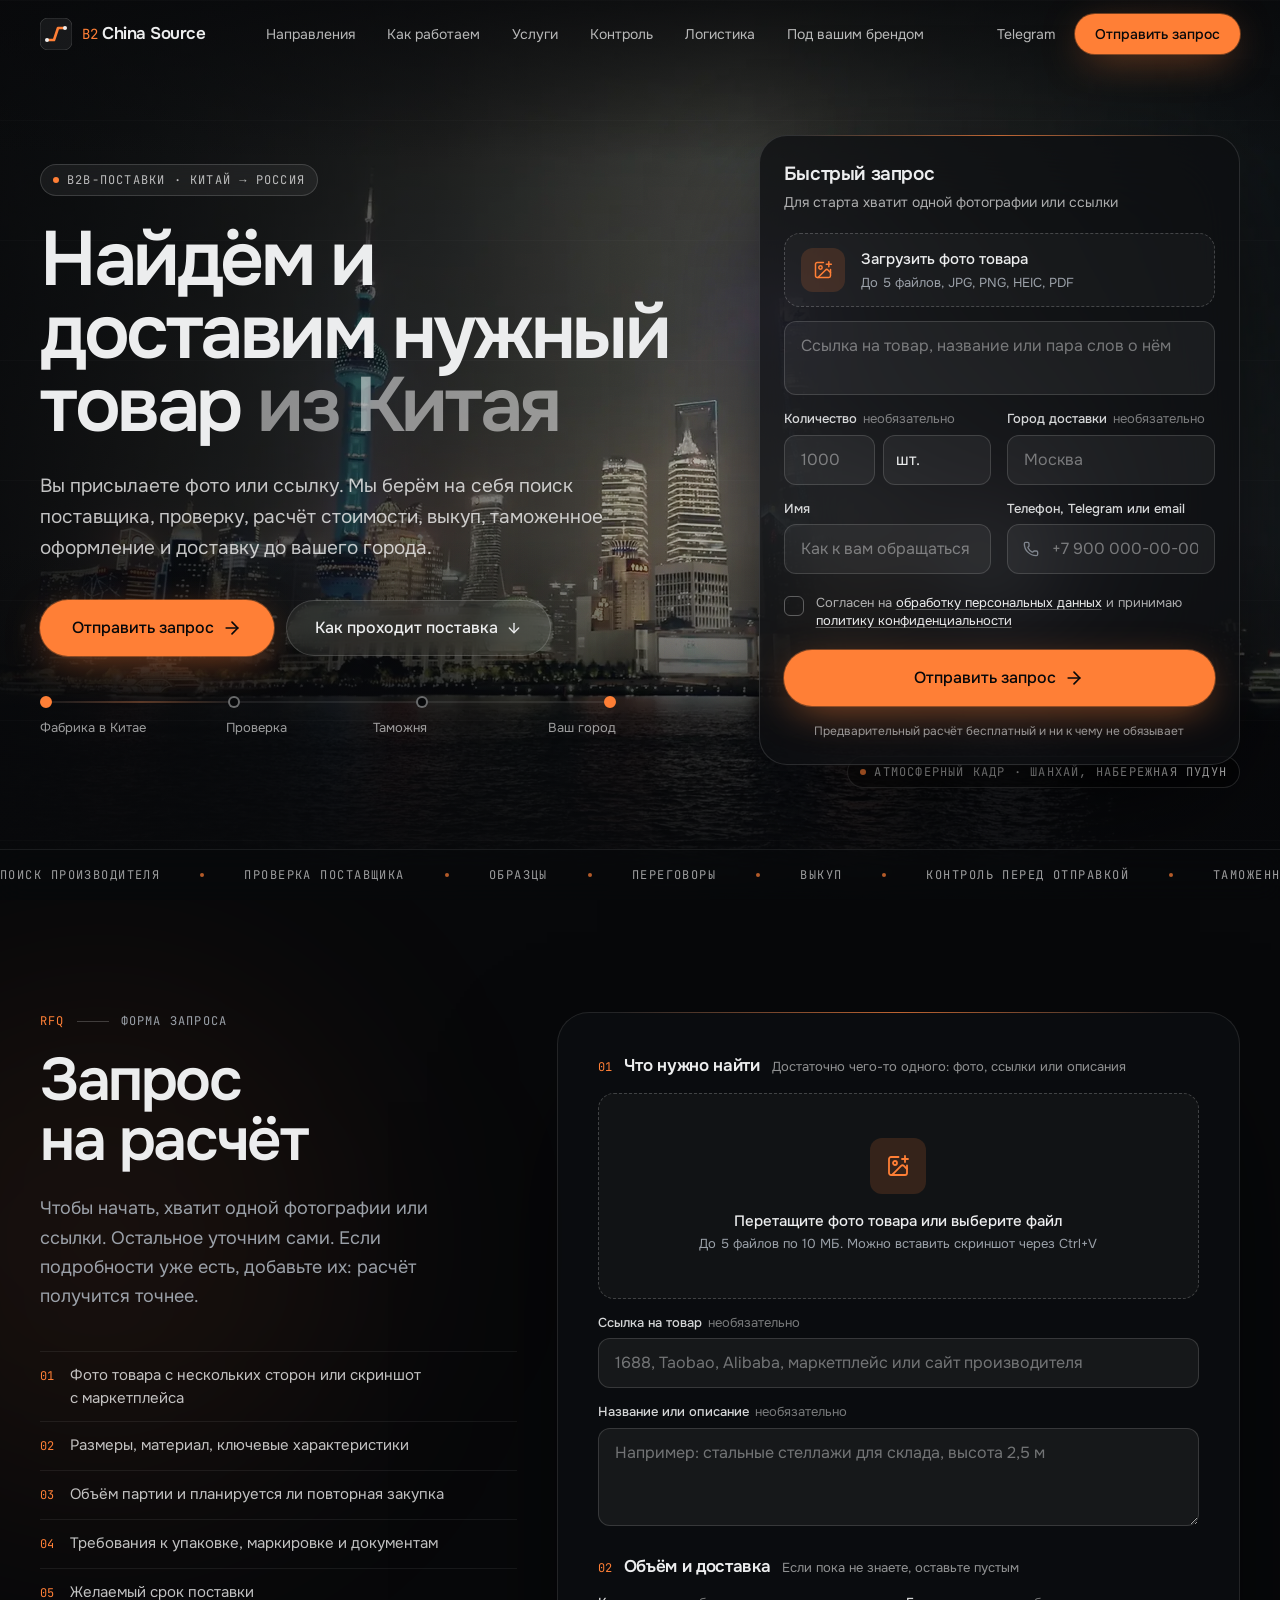
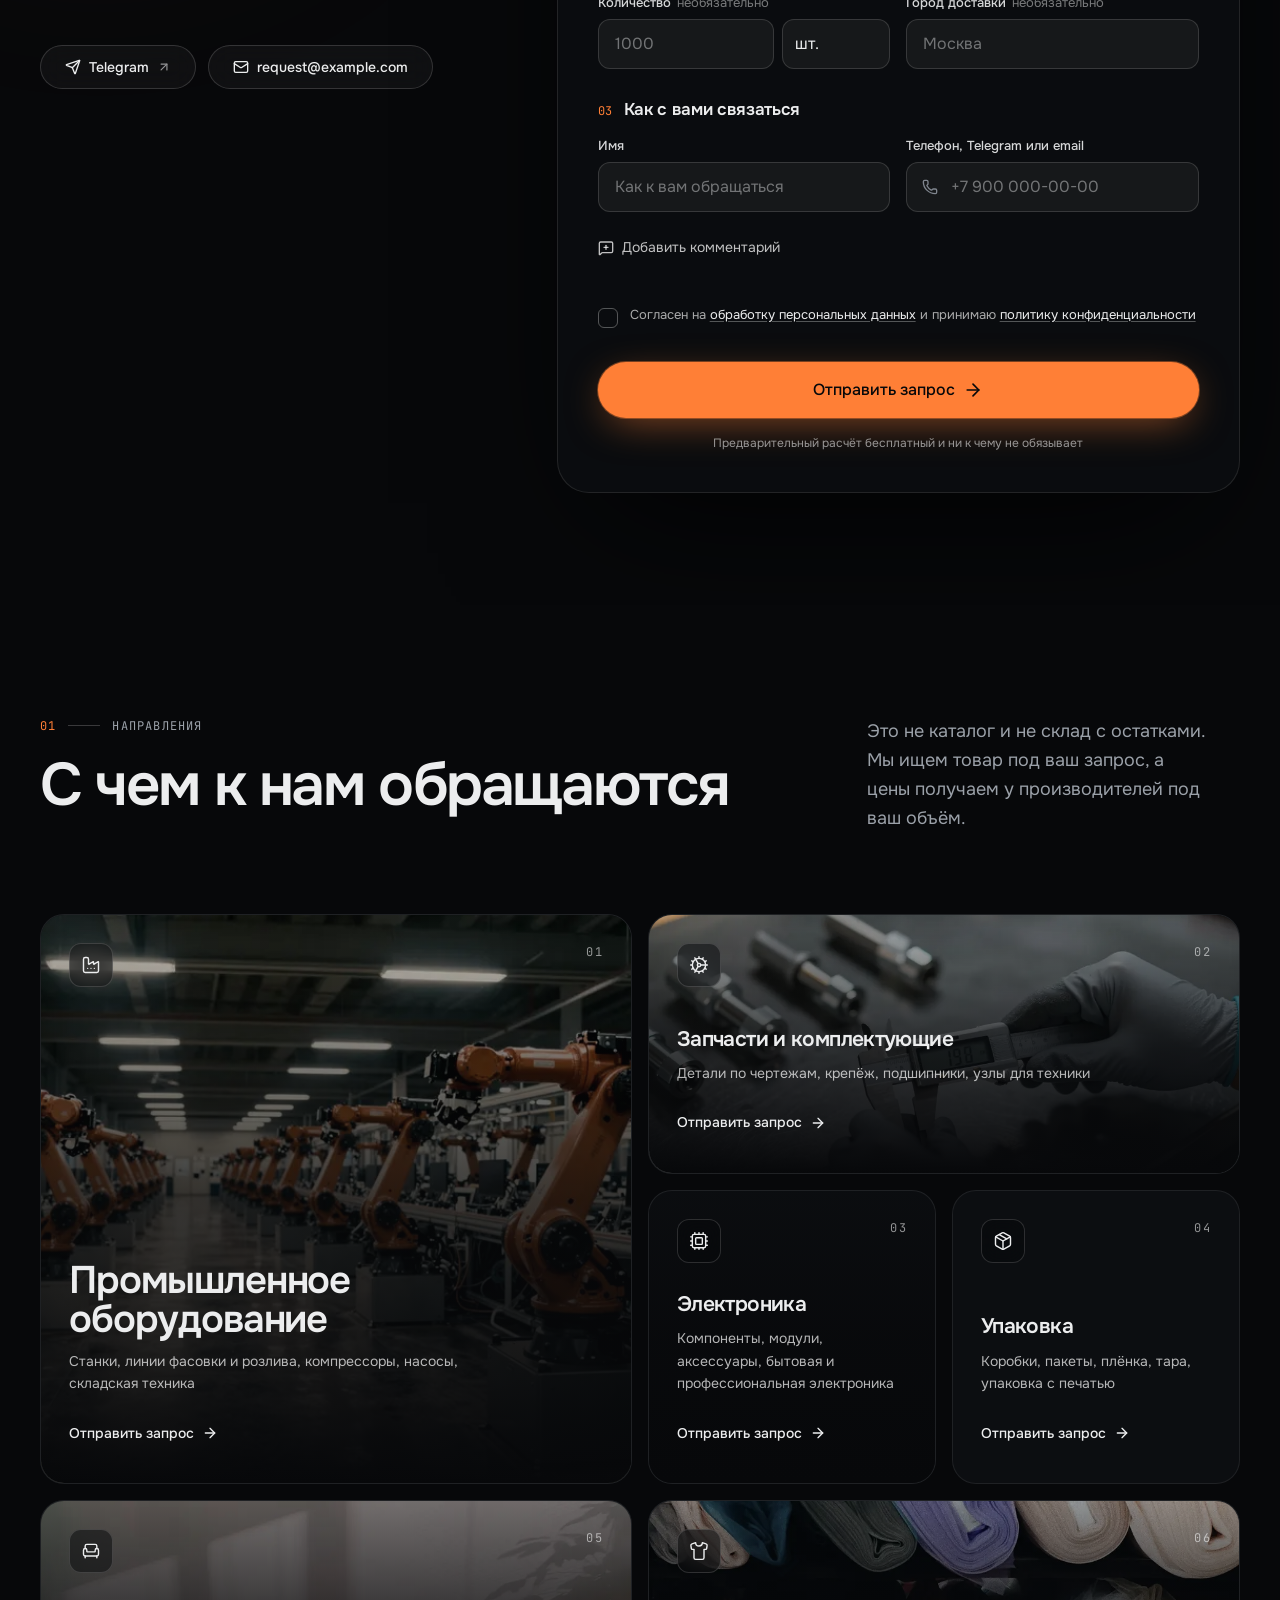
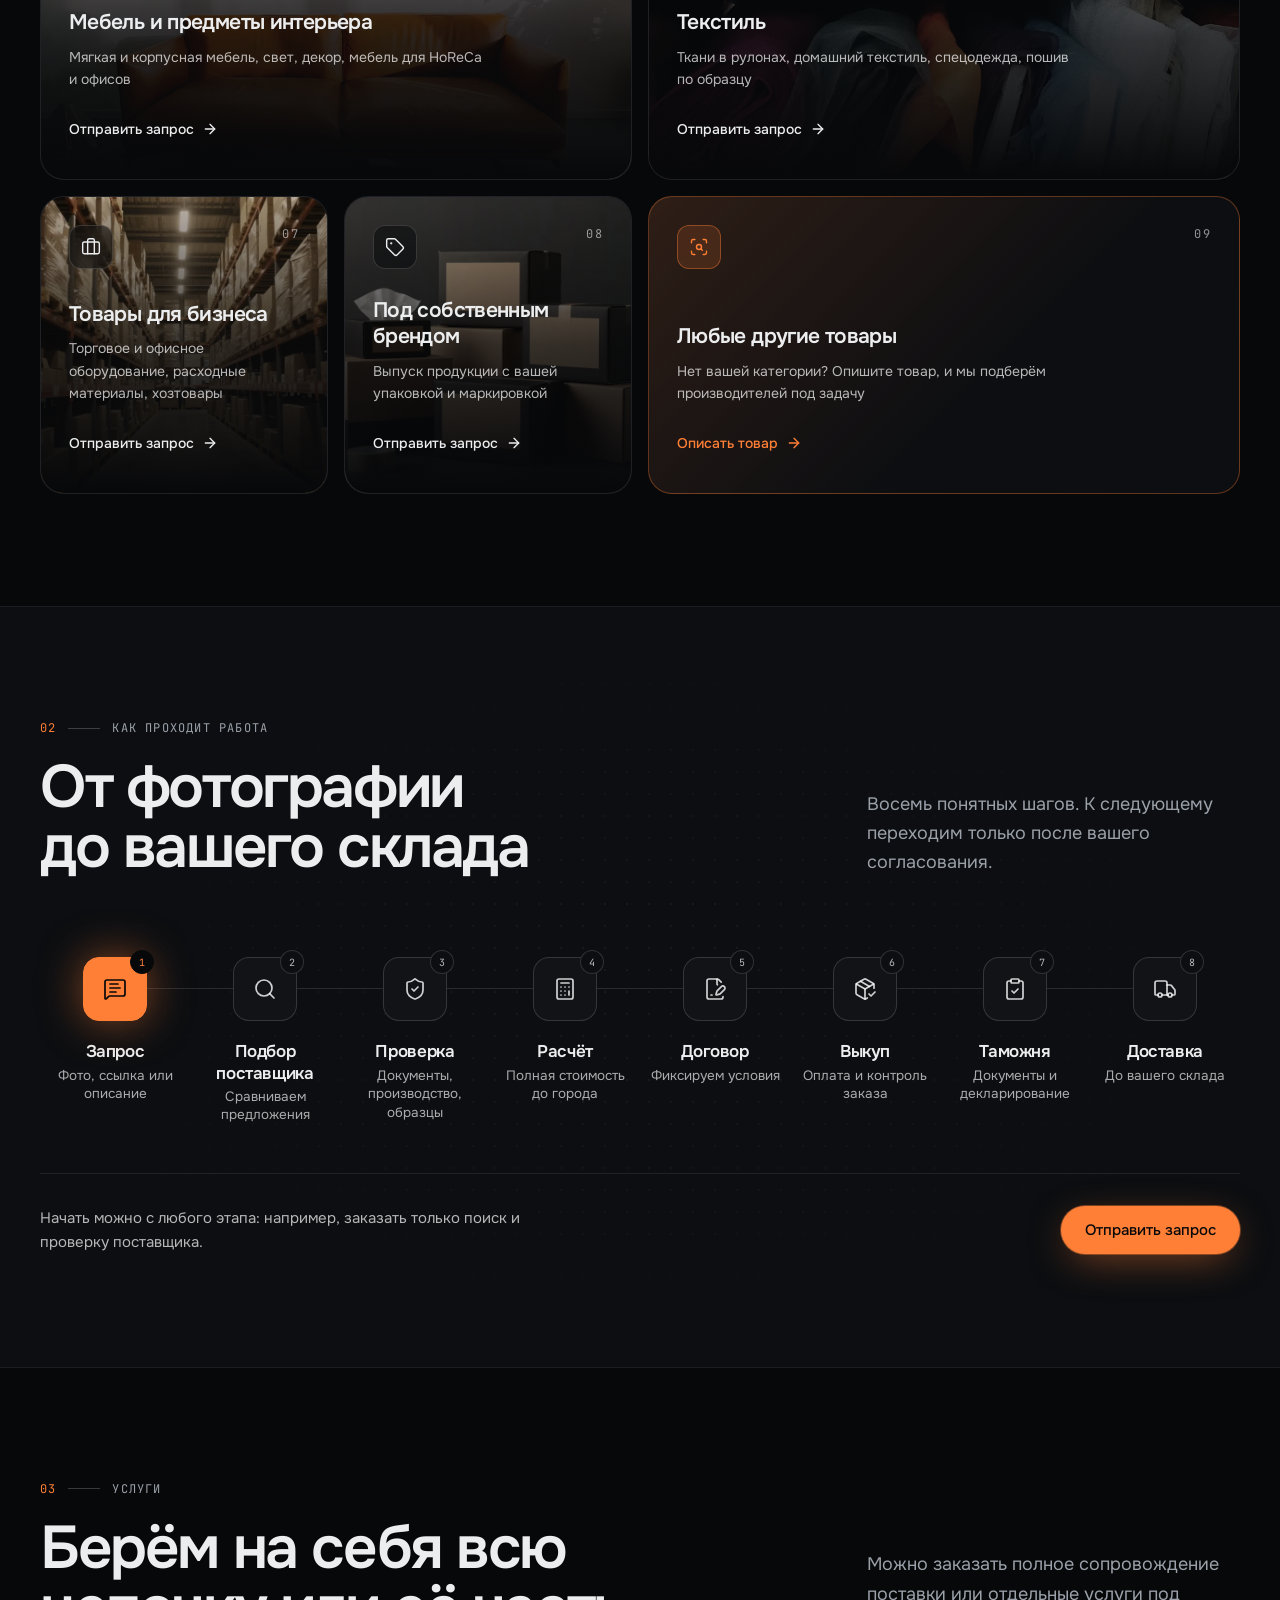
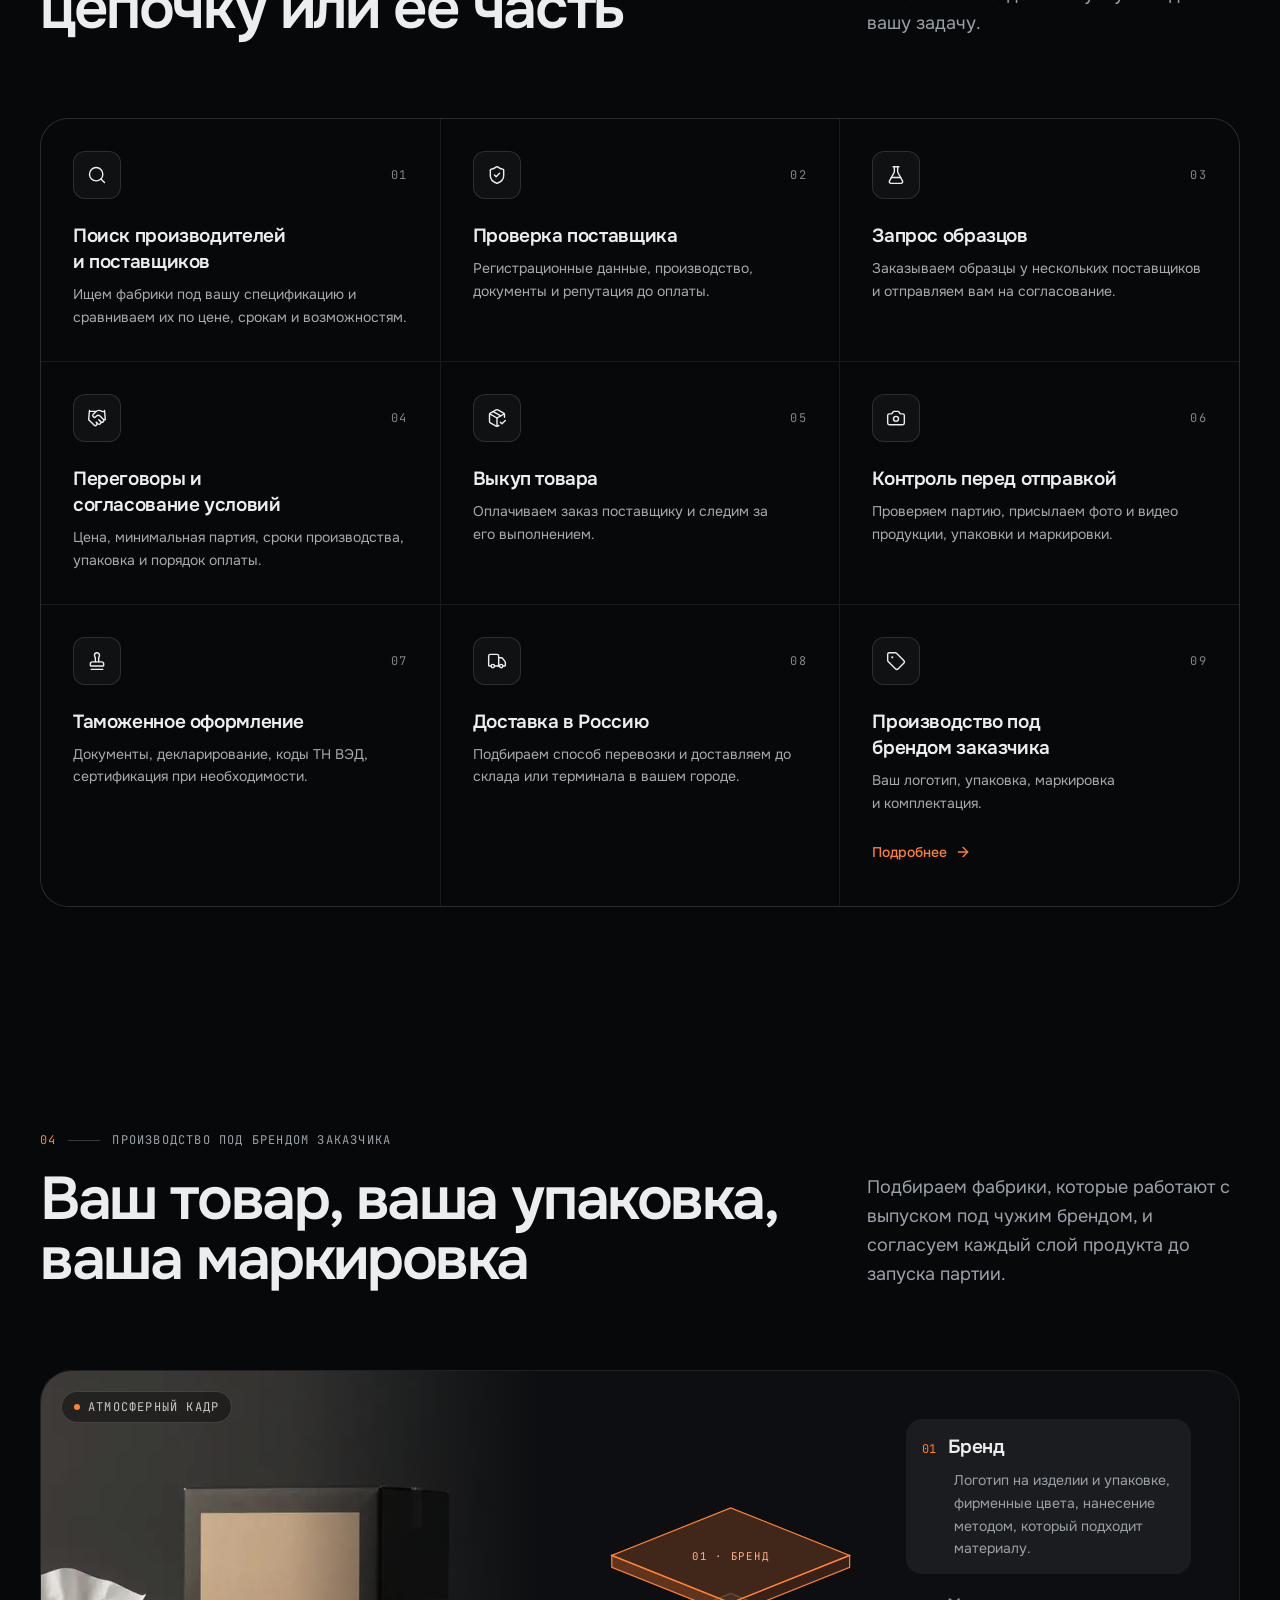
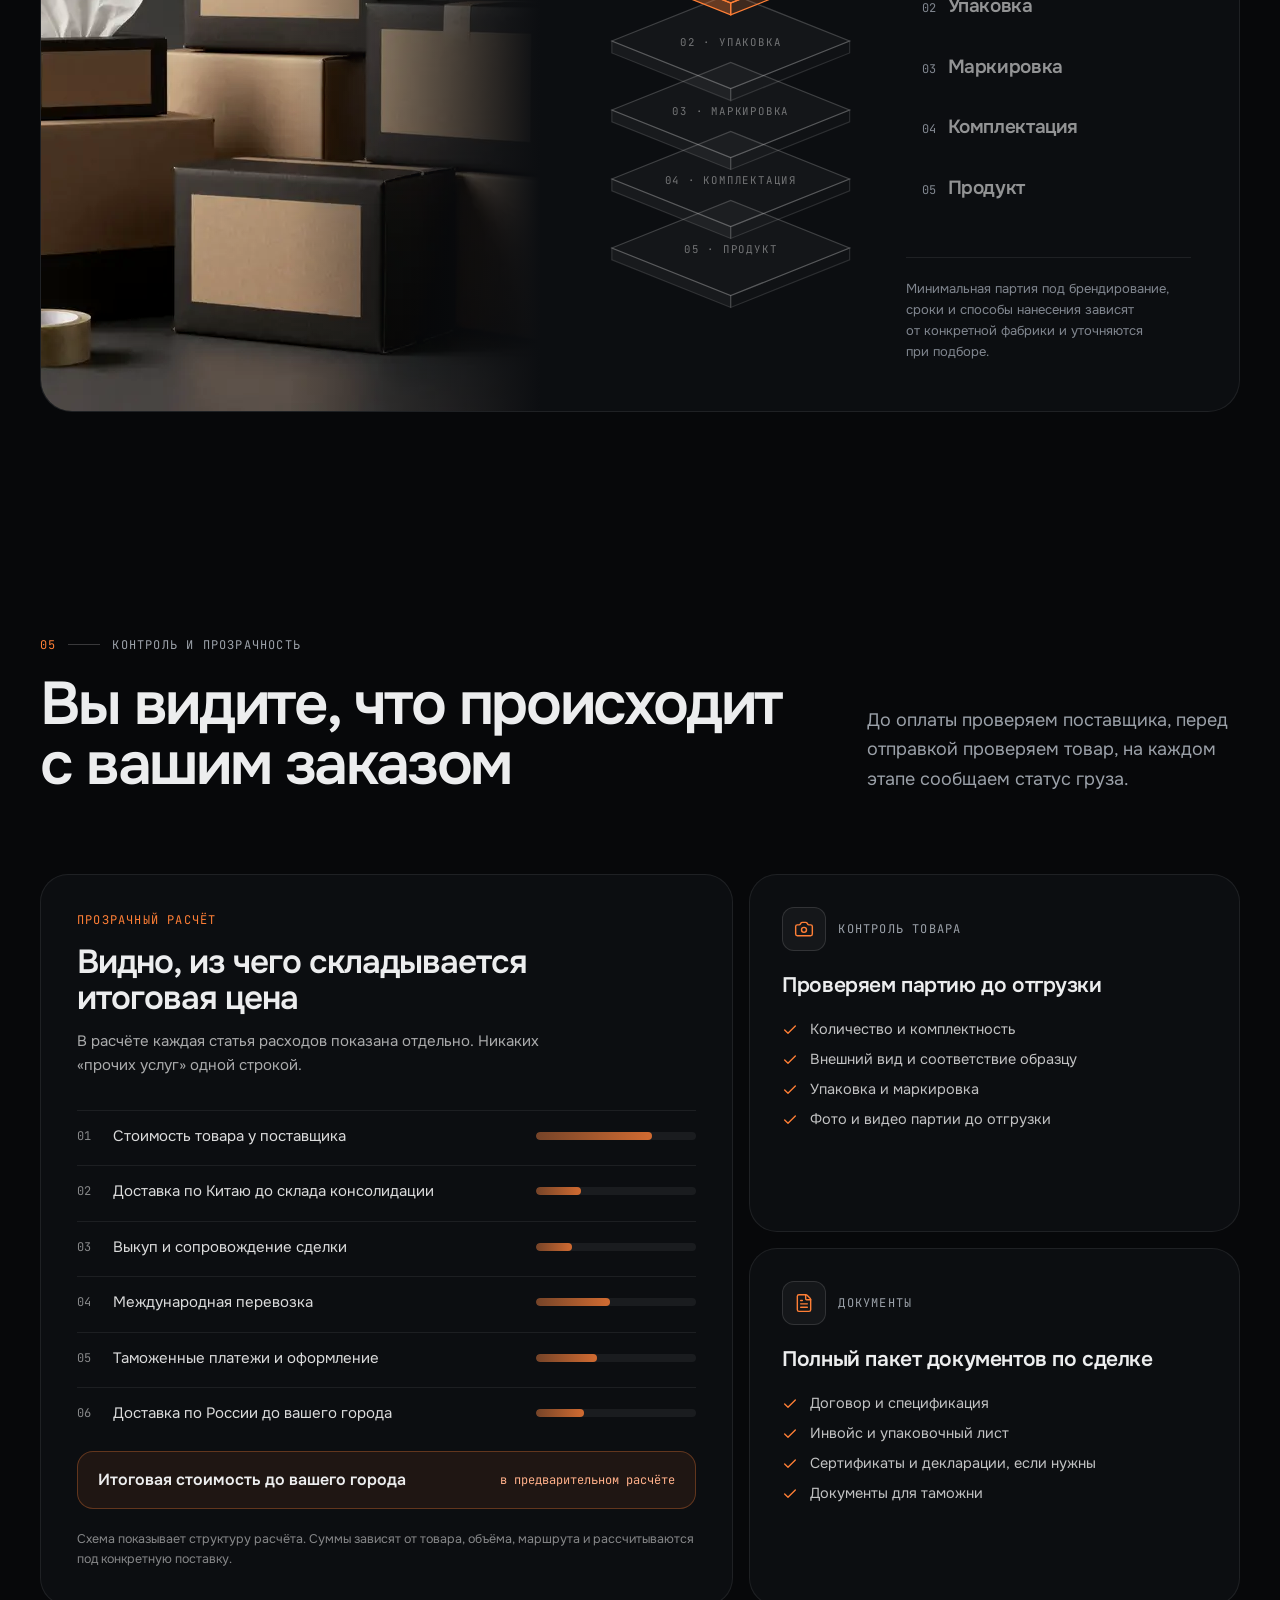
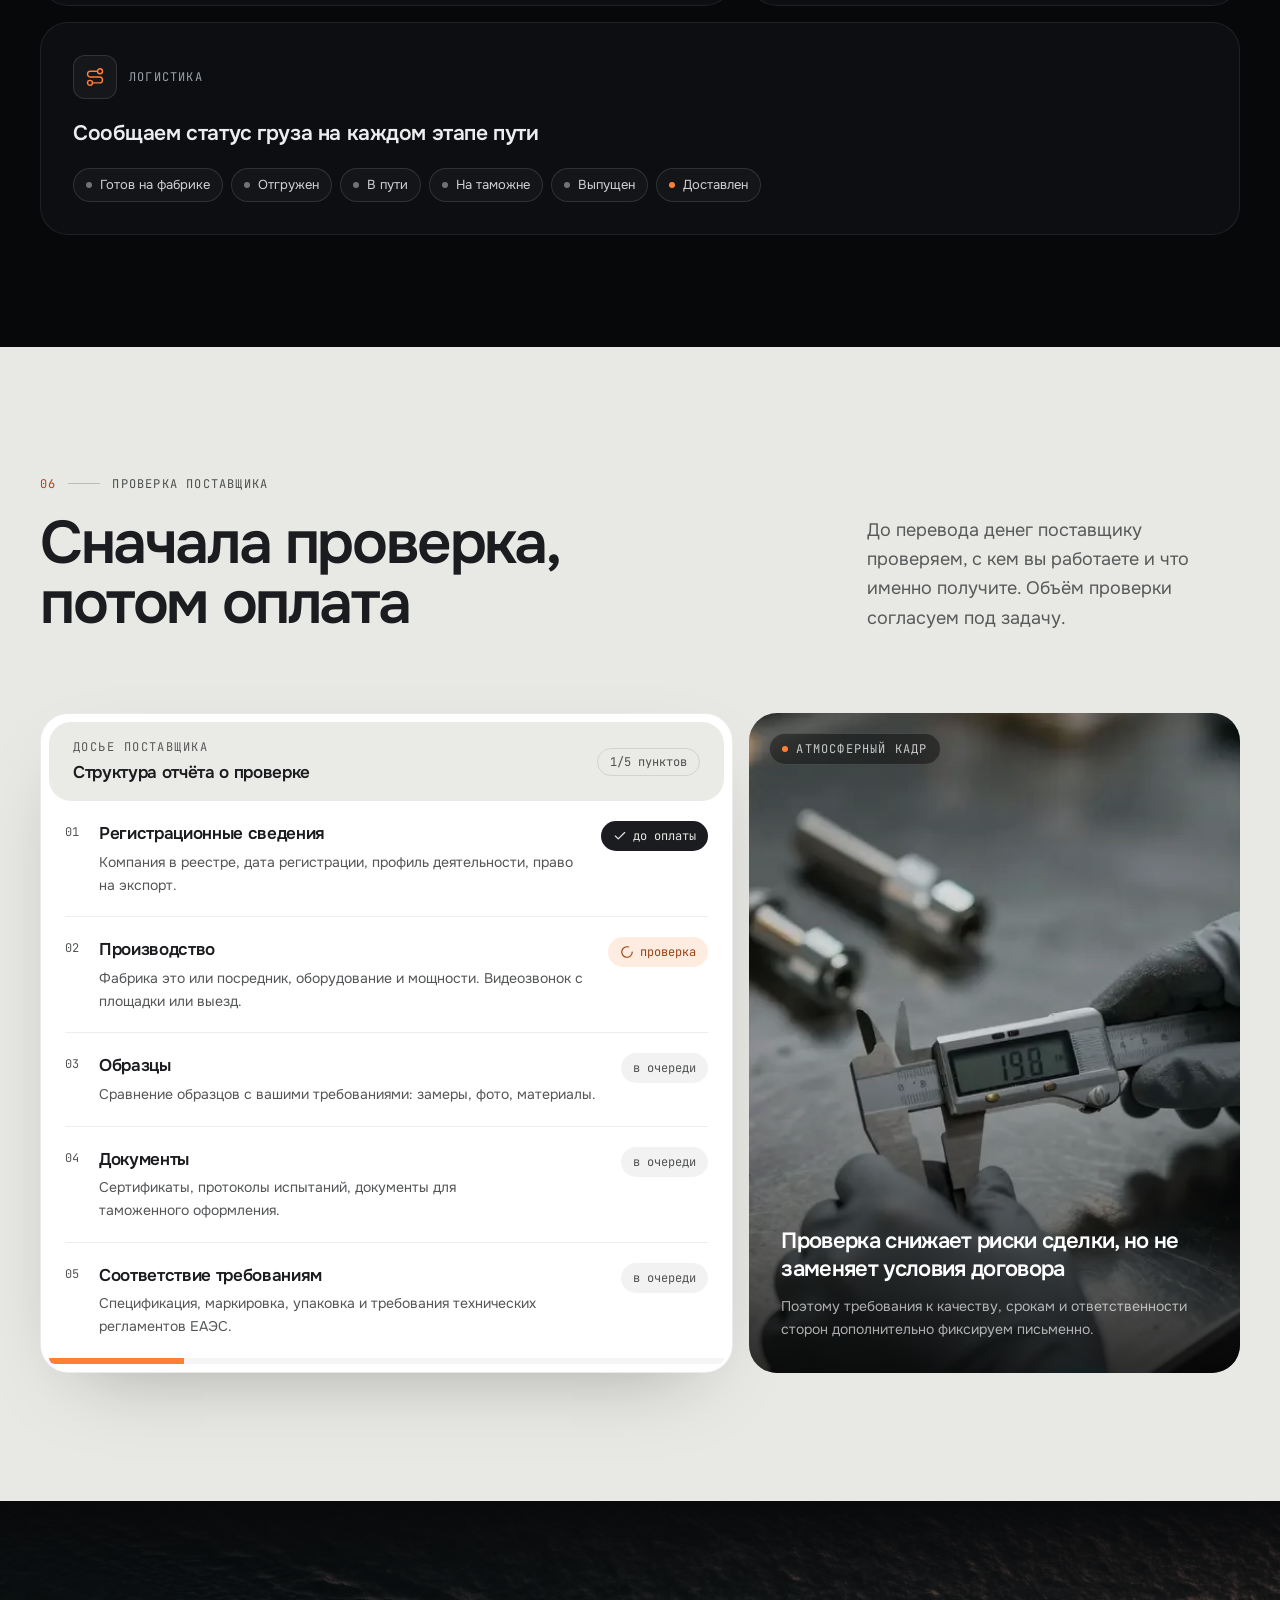
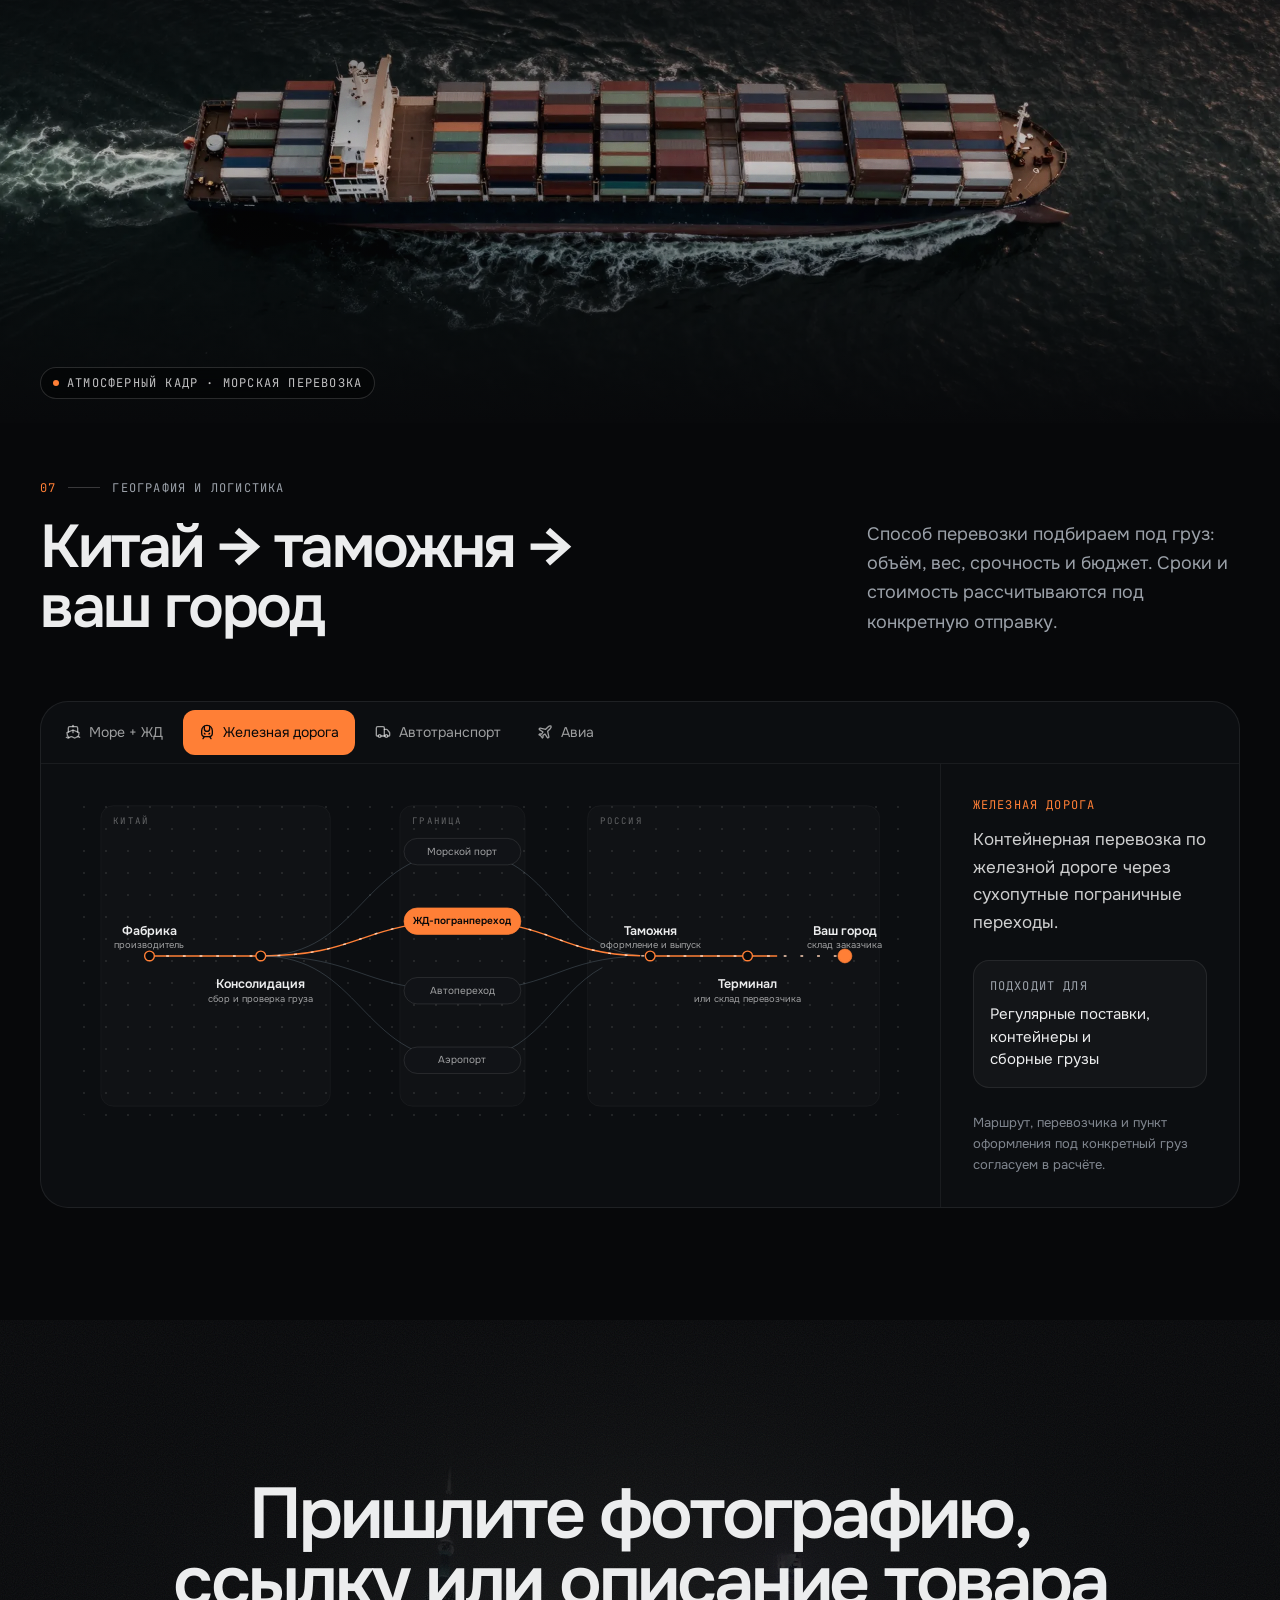
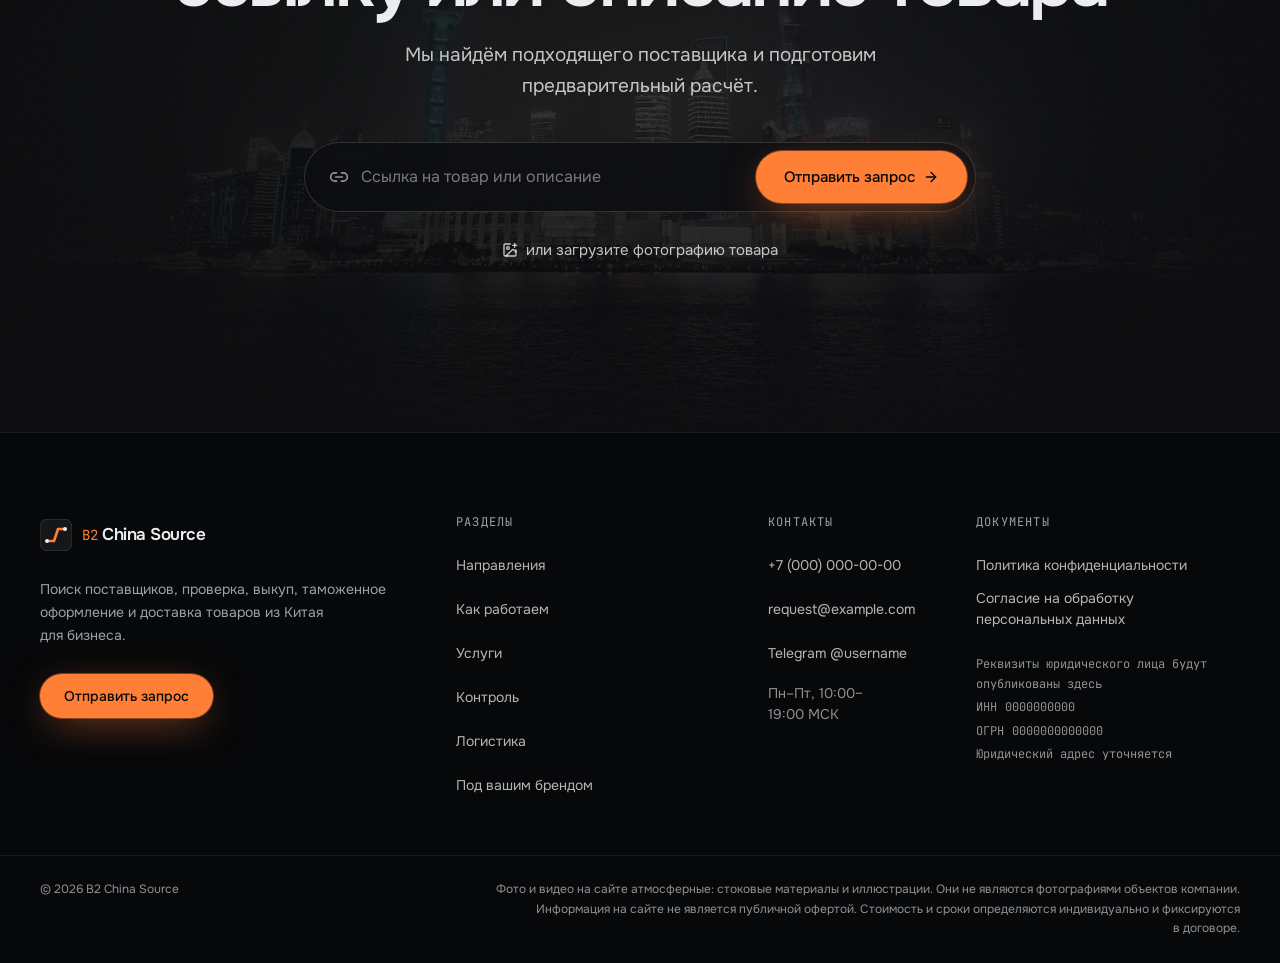
==== index.html @ 24091be8 "Add files via upload" ====
<!doctype html>
<html lang="ru">
  <head>
    <meta charset="UTF-8" />
    <meta name="viewport" content="width=device-width, initial-scale=1.0, viewport-fit=cover" />
    <title>B2 China Source: поиск, проверка и доставка товаров из Китая для бизнеса</title>
    <meta name="description" content="Найдём и доставим нужный товар из Китая. Пришлите фото, ссылку или описание: подберём и проверим поставщика, рассчитаем стоимость с выкупом, таможней и доставкой до вашего города." />
    <link rel="canonical" href="https://b2china.ru/" />
    <meta name="theme-color" content="#07080A" />
    <link rel="icon" type="image/svg+xml" href="/favicon.svg" />
    <link rel="manifest" href="/site.webmanifest" />

    <meta property="og:type" content="website" />
    <meta property="og:locale" content="ru_RU" />
    <meta property="og:url" content="https://b2china.ru/" />
    <meta property="og:site_name" content="B2 China Source" />
    <meta property="og:title" content="Найдём и доставим нужный товар из Китая" />
    <meta property="og:description" content="Поиск и проверка поставщика, выкуп, таможенное оформление и доставка до вашего города. Пришлите фото или ссылку для предварительного расчёта." />
    <meta property="og:image" content="https://b2china.ru/og-image.jpg" />
    <meta property="og:image:width" content="1200" />
    <meta property="og:image:height" content="630" />
    <meta name="twitter:card" content="summary_large_image" />

    <link rel="preload" as="image" href="/media/shanghai-1920.webp" imagesrcset="/media/shanghai-960.webp 960w, /media/shanghai-1920.webp 1920w" imagesizes="100vw" fetchpriority="high" />

    <script type="application/ld+json">
      {
        "@context": "https://schema.org",
        "@type": "Service",
        "name": "Поиск и поставка товаров из Китая",
        "provider": { "@type": "Organization", "name": "B2 China Source", "url": "https://b2china.ru/" },
        "serviceType": "Поиск поставщиков, проверка, выкуп, таможенное оформление и доставка товаров из Китая",
        "areaServed": "RU",
        "availableLanguage": "ru"
      }
    </script>
    <script type="module" crossorigin src="/assets/main-Chl_ISQE.js"></script>
    <link rel="stylesheet" crossorigin href="/assets/main-C92BoehM.css">
  </head>
  <body>
    <div id="root"></div>
    <noscript>Для отправки заявки включите JavaScript или напишите нам на почту, указанную в контактах.</noscript>
  </body>
</html>
---- assets/main-C92BoehM.css ----
@font-face{font-family:Onest Variable;font-style:normal;font-display:swap;font-weight:100 900;src:url(/assets/onest-cyrillic-ext-wght-normal-DOFToQv1.woff2)format("woff2-variations");unicode-range:U+460-52F,U+1C80-1C8A,U+20B4,U+2DE0-2DFF,U+A640-A69F,U+FE2E-FE2F}@font-face{font-family:Onest Variable;font-style:normal;font-display:swap;font-weight:100 900;src:url(/assets/onest-cyrillic-wght-normal-DayYxulF.woff2)format("woff2-variations");unicode-range:U+301,U+400-45F,U+490-491,U+4B0-4B1,U+2116}@font-face{font-family:Onest Variable;font-style:normal;font-display:swap;font-weight:100 900;src:url(/assets/onest-math-wght-normal-Bl4ZGkZl.woff2)format("woff2-variations");unicode-range:U+302-303,U+305,U+307-308,U+310,U+312,U+315,U+31A,U+326-327,U+32C,U+32F-330,U+332-333,U+338,U+33A,U+346,U+34D,U+391-3A1,U+3A3-3A9,U+3B1-3C9,U+3D1,U+3D5-3D6,U+3F0-3F1,U+3F4-3F5,U+2016-2017,U+2034-2038,U+203C,U+2040,U+2043,U+2047,U+2050,U+2057,U+205F,U+2070-2071,U+2074-208E,U+2090-209C,U+20D0-20DC,U+20E1,U+20E5-20EF,U+2100-2112,U+2114-2115,U+2117-2121,U+2123-214F,U+2190,U+2192,U+2194-21AE,U+21B0-21E5,U+21F1-21F2,U+21F4-2211,U+2213-2214,U+2216-22FF,U+2308-230B,U+2310,U+2319,U+231C-2321,U+2336-237A,U+237C,U+2395,U+239B-23B7,U+23D0,U+23DC-23E1,U+2474-2475,U+25AF,U+25B3,U+25B7,U+25BD,U+25C1,U+25CA,U+25CC,U+25FB,U+266D-266F,U+27C0-27FF,U+2900-2AFF,U+2B0E-2B11,U+2B30-2B4C,U+2BFE,U+3030,U+FF5B,U+FF5D,U+1D400-1D7FF,U+1EE??}@font-face{font-family:Onest Variable;font-style:normal;font-display:swap;font-weight:100 900;src:url(/assets/onest-symbols-wght-normal-DxQzqQfC.woff2)format("woff2-variations");unicode-range:U+1-C,U+E-1F,U+7F-9F,U+20DD-20E0,U+20E2-20E4,U+2150-218F,U+2190,U+2192,U+2194-2199,U+21AF,U+21E6-21F0,U+21F3,U+2218-2219,U+2299,U+22C4-22C6,U+2300-243F,U+2440-244A,U+2460-24FF,U+25A0-27BF,U+28??,U+2921-2922,U+2981,U+29BF,U+29EB,U+2B??,U+4DC0-4DFF,U+FFF9-FFFB,U+10140-1018E,U+10190-1019C,U+101A0,U+101D0-101FD,U+102E0-102FB,U+10E60-10E7E,U+1D2C0-1D2D3,U+1D2E0-1D37F,U+1F0??,U+1F100-1F1AD,U+1F1E6-1F1FF,U+1F30D-1F30F,U+1F315,U+1F31C,U+1F31E,U+1F320-1F32C,U+1F336,U+1F378,U+1F37D,U+1F382,U+1F393-1F39F,U+1F3A7-1F3A8,U+1F3AC-1F3AF,U+1F3C2,U+1F3C4-1F3C6,U+1F3CA-1F3CE,U+1F3D4-1F3E0,U+1F3ED,U+1F3F1-1F3F3,U+1F3F5-1F3F7,U+1F408,U+1F415,U+1F41F,U+1F426,U+1F43F,U+1F441-1F442,U+1F444,U+1F446-1F449,U+1F44C-1F44E,U+1F453,U+1F46A,U+1F47D,U+1F4A3,U+1F4B0,U+1F4B3,U+1F4B9,U+1F4BB,U+1F4BF,U+1F4C8-1F4CB,U+1F4D6,U+1F4DA,U+1F4DF,U+1F4E3-1F4E6,U+1F4EA-1F4ED,U+1F4F7,U+1F4F9-1F4FB,U+1F4FD-1F4FE,U+1F503,U+1F507-1F50B,U+1F50D,U+1F512-1F513,U+1F53E-1F54A,U+1F54F-1F5FA,U+1F610,U+1F650-1F67F,U+1F687,U+1F68D,U+1F691,U+1F694,U+1F698,U+1F6AD,U+1F6B2,U+1F6B9-1F6BA,U+1F6BC,U+1F6C6-1F6CF,U+1F6D3-1F6D7,U+1F6E0-1F6EA,U+1F6F0-1F6F3,U+1F6F7-1F6FC,U+1F7??,U+1F800-1F80B,U+1F810-1F847,U+1F850-1F859,U+1F860-1F887,U+1F890-1F8AD,U+1F8B0-1F8BB,U+1F8C0-1F8C1,U+1F900-1F90B,U+1F93B,U+1F946,U+1F984,U+1F996,U+1F9E9,U+1FA00-1FA6F,U+1FA70-1FA7C,U+1FA80-1FA89,U+1FA8F-1FAC6,U+1FACE-1FADC,U+1FADF-1FAE9,U+1FAF0-1FAF8,U+1FB??}@font-face{font-family:Onest Variable;font-style:normal;font-display:swap;font-weight:100 900;src:url(/assets/onest-vietnamese-wght-normal-BBxOatbv.woff2)format("woff2-variations");unicode-range:U+102-103,U+110-111,U+128-129,U+168-169,U+1A0-1A1,U+1AF-1B0,U+300-301,U+303-304,U+308-309,U+323,U+329,U+1EA0-1EF9,U+20AB}@font-face{font-family:Onest Variable;font-style:normal;font-display:swap;font-weight:100 900;src:url(/assets/onest-latin-ext-wght-normal-QAhDxQuo.woff2)format("woff2-variations");unicode-range:U+100-2BA,U+2BD-2C5,U+2C7-2CC,U+2CE-2D7,U+2DD-2FF,U+304,U+308,U+329,U+1D00-1DBF,U+1E00-1E9F,U+1EF2-1EFF,U+2020,U+20A0-20AB,U+20AD-20C0,U+2113,U+2C60-2C7F,U+A720-A7FF}@font-face{font-family:Onest Variable;font-style:normal;font-display:swap;font-weight:100 900;src:url(/assets/onest-latin-wght-normal-Dun_Rd-l.woff2)format("woff2-variations");unicode-range:U+??,U+131,U+152-153,U+2BB-2BC,U+2C6,U+2DA,U+2DC,U+304,U+308,U+329,U+2000-206F,U+20AC,U+2122,U+2191,U+2193,U+2212,U+2215,U+FEFF,U+FFFD}@font-face{font-family:JetBrains Mono;font-style:normal;font-display:swap;font-weight:400;src:url(/assets/jetbrains-mono-cyrillic-400-normal-BEIGL1Tu.woff2)format("woff2"),url(/assets/jetbrains-mono-cyrillic-400-normal-ugxPyKxw.woff)format("woff")}@font-face{font-family:JetBrains Mono;font-style:normal;font-display:swap;font-weight:400;src:url(/assets/jetbrains-mono-latin-400-normal-V6pRDFza.woff2)format("woff2"),url(/assets/jetbrains-mono-latin-400-normal-6-qcROiO.woff)format("woff")}@layer properties{@supports (((-webkit-hyphens:none)) and (not (margin-trim:inline))) or ((-moz-orient:inline) and (not (color:rgb(from red r g b)))){*,:before,:after,::backdrop{--tw-translate-x:0;--tw-translate-y:0;--tw-translate-z:0;--tw-rotate-x:initial;--tw-rotate-y:initial;--tw-rotate-z:initial;--tw-skew-x:initial;--tw-skew-y:initial;--tw-divide-y-reverse:0;--tw-border-style:solid;--tw-gradient-position:initial;--tw-gradient-from:#0000;--tw-gradient-via:#0000;--tw-gradient-to:#0000;--tw-gradient-stops:initial;--tw-gradient-via-stops:initial;--tw-gradient-from-position:0%;--tw-gradient-via-position:50%;--tw-gradient-to-position:100%;--tw-leading:initial;--tw-font-weight:initial;--tw-tracking:initial;--tw-shadow:0 0 #0000;--tw-shadow-color:initial;--tw-shadow-alpha:100%;--tw-inset-shadow:0 0 #0000;--tw-inset-shadow-color:initial;--tw-inset-shadow-alpha:100%;--tw-ring-color:initial;--tw-ring-shadow:0 0 #0000;--tw-inset-ring-color:initial;--tw-inset-ring-shadow:0 0 #0000;--tw-ring-inset:initial;--tw-ring-offset-width:0px;--tw-ring-offset-color:#fff;--tw-ring-offset-shadow:0 0 #0000;--tw-blur:initial;--tw-brightness:initial;--tw-contrast:initial;--tw-grayscale:initial;--tw-hue-rotate:initial;--tw-invert:initial;--tw-opacity:initial;--tw-saturate:initial;--tw-sepia:initial;--tw-drop-shadow:initial;--tw-drop-shadow-color:initial;--tw-drop-shadow-alpha:100%;--tw-drop-shadow-size:initial;--tw-backdrop-blur:initial;--tw-backdrop-brightness:initial;--tw-backdrop-contrast:initial;--tw-backdrop-grayscale:initial;--tw-backdrop-hue-rotate:initial;--tw-backdrop-invert:initial;--tw-backdrop-opacity:initial;--tw-backdrop-saturate:initial;--tw-backdrop-sepia:initial;--tw-duration:initial;--tw-ease:initial;--tw-scale-x:1;--tw-scale-y:1;--tw-scale-z:1;--tw-outline-style:solid;--tw-content:""}}}@layer theme{:root,:host{--font-sans:"Onest Variable", ui-sans-serif, system-ui, -apple-system, "Segoe UI", Roboto, sans-serif;--font-mono:"JetBrains Mono", ui-monospace, SFMono-Regular, Menlo, monospace;--color-black:#000;--color-white:#fff;--spacing:.25rem;--container-sm:24rem;--container-md:28rem;--container-lg:32rem;--container-xl:36rem;--container-2xl:42rem;--container-3xl:48rem;--container-5xl:64rem;--text-lg:1.125rem;--text-lg--line-height:calc(1.75 / 1.125);--text-xl:1.25rem;--text-xl--line-height:calc(1.75 / 1.25);--font-weight-normal:400;--font-weight-medium:500;--font-weight-semibold:600;--tracking-tight:-.025em;--tracking-normal:0em;--tracking-wider:.05em;--leading-tight:1.25;--leading-snug:1.375;--leading-relaxed:1.625;--radius-md:.375rem;--radius-lg:.5rem;--radius-xl:.75rem;--radius-2xl:1rem;--animate-spin:spin 1s linear infinite;--blur-md:12px;--blur-xl:24px;--blur-2xl:40px;--default-transition-duration:.15s;--default-transition-timing-function:cubic-bezier(.4, 0, .2, 1);--default-font-family:var(--font-sans);--default-mono-font-family:var(--font-mono);--color-ink-950:#07080a;--color-ink-900:#0c0e11;--color-ink-850:#111317;--color-ink-800:#14171b;--color-fg:#ecedee;--color-muted:#9ba1a9;--color-dim:#80868f;--color-signal:#ff7f36;--color-signal-soft:#ffb08a;--color-paper:#e8e9e4;--color-paper-2:#dcddd6;--color-graphite:#1a1c1f;--color-danger:#ff8a7a;--ease-out-expo:cubic-bezier(.16, 1, .3, 1);--animate-kenburns:kenburns 22s ease-in-out infinite alternate;--animate-marquee:marquee 40s linear infinite;--animate-dash:dash 1.6s linear infinite;--animate-pulse-ring:pulse-ring 2.4s ease-out infinite}}@layer base{*,:after,:before,::backdrop{box-sizing:border-box;border:0 solid;margin:0;padding:0}::file-selector-button{box-sizing:border-box;border:0 solid;margin:0;padding:0}html,:host{-webkit-text-size-adjust:100%;tab-size:4;line-height:1.5;font-family:var(--default-font-family,-apple-system, BlinkMacSystemFont, "Segoe UI", Roboto, "Helvetica Neue", "Noto Sans", Arial, sans-serif, "Apple Color Emoji", "Segoe UI Emoji", "Segoe UI Symbol", "Noto Color Emoji");font-feature-settings:var(--default-font-feature-settings,normal);font-variation-settings:var(--default-font-variation-settings,normal);-webkit-tap-highlight-color:transparent}hr{height:0;color:inherit;border-top-width:1px}abbr:where([title]){-webkit-text-decoration:underline dotted;text-decoration:underline dotted}h1,h2,h3,h4,h5,h6{font-size:inherit;font-weight:inherit}a{color:inherit;-webkit-text-decoration:inherit;-webkit-text-decoration:inherit;-webkit-text-decoration:inherit;-webkit-text-decoration:inherit;text-decoration:inherit}b,strong{font-weight:bolder}code,kbd,samp,pre{font-family:var(--default-mono-font-family,ui-monospace, SFMono-Regular, Menlo, Monaco, Consolas, "Liberation Mono", "Courier New", monospace);font-feature-settings:var(--default-mono-font-feature-settings,normal);font-variation-settings:var(--default-mono-font-variation-settings,normal);font-size:1em}small{font-size:80%}sub,sup{vertical-align:baseline;font-size:75%;line-height:0;position:relative}sub{bottom:-.25em}sup{top:-.5em}table{text-indent:0;border-color:inherit;border-collapse:collapse}:-moz-focusring:where(:not(iframe)){outline:auto}progress{vertical-align:baseline}summary{display:list-item}ol,ul,menu{list-style:none}img,svg,video,canvas,audio,iframe,embed,object{vertical-align:middle;display:block}img,video{max-width:100%;height:auto}button,input,select,optgroup,textarea{font:inherit;font-feature-settings:inherit;font-variation-settings:inherit;letter-spacing:inherit;color:inherit;opacity:1;background-color:#0000;border-radius:0}::file-selector-button{font:inherit;font-feature-settings:inherit;font-variation-settings:inherit;letter-spacing:inherit;color:inherit;opacity:1;background-color:#0000;border-radius:0}:where(select:is([multiple],[size])) optgroup{font-weight:bolder}:where(select:is([multiple],[size])) optgroup option{padding-inline-start:20px}::file-selector-button{margin-inline-end:4px}::placeholder{opacity:1}@supports (not ((-webkit-appearance:-apple-pay-button))) or (contain-intrinsic-size:1px){::placeholder{color:currentColor}@supports (color:color-mix(in lab, red, red)){::placeholder{color:color-mix(in oklab, currentcolor 50%, transparent)}}}textarea{resize:vertical}::-webkit-search-decoration{-webkit-appearance:none}::-webkit-date-and-time-value{min-height:1lh;text-align:inherit}::-webkit-datetime-edit{display:inline-flex}::-webkit-datetime-edit-fields-wrapper{padding:0}::-webkit-datetime-edit{padding-block:0}::-webkit-datetime-edit-year-field{padding-block:0}::-webkit-datetime-edit-month-field{padding-block:0}::-webkit-datetime-edit-day-field{padding-block:0}::-webkit-datetime-edit-hour-field{padding-block:0}::-webkit-datetime-edit-minute-field{padding-block:0}::-webkit-datetime-edit-second-field{padding-block:0}::-webkit-datetime-edit-millisecond-field{padding-block:0}::-webkit-datetime-edit-meridiem-field{padding-block:0}::-webkit-calendar-picker-indicator{line-height:1}:-moz-ui-invalid{box-shadow:none}button,input:where([type=button],[type=reset],[type=submit]){appearance:button}::file-selector-button{appearance:button}::-webkit-inner-spin-button{height:auto}::-webkit-outer-spin-button{height:auto}[hidden]:where(:not([hidden=until-found])){display:none!important}html{--lightningcss-light: ;--lightningcss-dark:initial;color-scheme:dark;-webkit-text-size-adjust:100%;scroll-behavior:smooth;scroll-padding-top:88px}body{background-color:var(--color-ink-950);font-family:var(--font-sans);color:var(--color-fg);-webkit-font-smoothing:antialiased;-moz-osx-font-smoothing:grayscale;text-rendering:optimizelegibility;font-feature-settings:"ss01", "cv11";overflow-x:clip}::selection{background:var(--color-signal);color:#0c0e11}:focus-visible{outline:2px solid var(--color-signal);outline-offset:3px;border-radius:6px}button,[role=button],label[for]{cursor:pointer}p,li,dd{text-wrap:pretty}img,video,svg{max-width:100%}}@layer components{.container-x{width:100%;max-width:1440px;padding-inline:calc(var(--spacing) * 4);margin-inline:auto}@media (width>=40rem){.container-x{padding-inline:calc(var(--spacing) * 6)}}@media (width>=64rem){.container-x{padding-inline:calc(var(--spacing) * 10)}}.eyebrow{font-family:var(--font-mono);--tw-tracking:.1em;letter-spacing:.1em;color:var(--color-muted);text-transform:uppercase;font-size:12px}.h-display{--tw-leading:.95;--tw-font-weight:var(--font-weight-semibold);line-height:.95;font-weight:var(--font-weight-semibold);--tw-tracking:-.045em;letter-spacing:-.045em}.h-section{--tw-leading:1;--tw-font-weight:var(--font-weight-semibold);font-size:clamp(2.1rem,4.7vw,4.25rem);line-height:1;font-weight:var(--font-weight-semibold);--tw-tracking:-.04em;letter-spacing:-.04em;text-wrap:balance}.section-y{padding-block:calc(var(--spacing) * 20)}@media (width>=40rem){.section-y{padding-block:calc(var(--spacing) * 24)}}@media (width>=64rem){.section-y{padding-block:calc(var(--spacing) * 28)}}.lead{--tw-leading:var(--leading-relaxed);font-size:17px;line-height:var(--leading-relaxed);color:var(--color-muted)}@media (width>=40rem){.lead{font-size:var(--text-lg);line-height:var(--tw-leading,var(--text-lg--line-height))}}.hairline{border-color:#ffffff14}@supports (color:color-mix(in lab, red, red)){.hairline{border-color:color-mix(in oklab, var(--color-white) 8%, transparent)}}.grain:after{content:"";pointer-events:none;opacity:.07;mix-blend-mode:overlay;background-image:url("data:image/svg+xml,%3Csvg xmlns='http://www.w3.org/2000/svg' width='160' height='160'%3E%3Cfilter id='n'%3E%3CfeTurbulence type='fractalNoise' baseFrequency='.9' numOctaves='2' stitchTiles='stitch'/%3E%3C/filter%3E%3Crect width='100%25' height='100%25' filter='url(%23n)'/%3E%3C/svg%3E");position:absolute;inset:0}.dot-grid{background-image:radial-gradient(#ffffff17 1px,#0000 1px);background-size:22px 22px}.field{min-height:calc(var(--spacing) * 12);border-radius:var(--radius-xl);border-style:var(--tw-border-style);border-width:1px;border-color:#ffffff24;width:100%}@supports (color:color-mix(in lab, red, red)){.field{border-color:color-mix(in oklab, var(--color-white) 14.0%, transparent)}}.field{background-color:#ffffff0d}@supports (color:color-mix(in lab, red, red)){.field{background-color:color-mix(in oklab, var(--color-white) 5%, transparent)}}.field{padding-inline:calc(var(--spacing) * 4);padding-block:calc(var(--spacing) * 3);color:var(--color-fg);transition-property:color,background-color,border-color,outline-color,text-decoration-color,fill,stroke,--tw-gradient-from,--tw-gradient-via,--tw-gradient-to;transition-timing-function:var(--tw-ease,var(--default-transition-timing-function));transition-duration:var(--tw-duration,var(--default-transition-duration));--tw-outline-style:none;outline-style:none;font-size:16px}.field::placeholder{color:#fff6}@supports (color:color-mix(in lab, red, red)){.field::placeholder{color:color-mix(in oklab, var(--color-white) 40%, transparent)}}@media (hover:hover){.field:hover{border-color:#ffffff40}@supports (color:color-mix(in lab, red, red)){.field:hover{border-color:color-mix(in oklab, var(--color-white) 25%, transparent)}}}.field:focus{border-color:#ff7f36cc}@supports (color:color-mix(in lab, red, red)){.field:focus{border-color:color-mix(in oklab, var(--color-signal) 80%, transparent)}}.field:focus{background-color:#ffffff12}@supports (color:color-mix(in lab, red, red)){.field:focus{background-color:color-mix(in oklab, var(--color-white) 7.0%, transparent)}}.field:focus{--tw-ring-shadow:var(--tw-ring-inset,) 0 0 0 calc(4px + var(--tw-ring-offset-width)) var(--tw-ring-color,currentcolor);box-shadow:var(--tw-inset-shadow), var(--tw-inset-ring-shadow), var(--tw-ring-offset-shadow), var(--tw-ring-shadow), var(--tw-shadow);--tw-ring-color:#ff7f3626}@supports (color:color-mix(in lab, red, red)){.field:focus{--tw-ring-color:color-mix(in oklab, var(--color-signal) 15%, transparent)}}.field[aria-invalid=true]{border-color:#ff8a7ab3}@supports (color:color-mix(in lab, red, red)){.field[aria-invalid=true]{border-color:color-mix(in oklab, var(--color-danger) 70%, transparent)}}.btn{min-height:calc(var(--spacing) * 12);justify-content:center;align-items:center;gap:calc(var(--spacing) * 2);padding-inline:calc(var(--spacing) * 6);--tw-font-weight:var(--font-weight-medium);font-size:15px;font-weight:var(--font-weight-medium);transition-property:all;transition-timing-function:var(--tw-ease,var(--default-transition-timing-function));transition-duration:var(--tw-duration,var(--default-transition-duration));--tw-duration:.3s;--tw-ease:var(--ease-out-expo);transition-duration:.3s;transition-timing-function:var(--ease-out-expo);border-radius:2147483647px;display:inline-flex}.btn:disabled{cursor:not-allowed;opacity:.6}.btn-primary{background-color:var(--color-signal);color:var(--color-ink-950)}@media (hover:hover){.btn-primary:hover{background-color:#ff9352}}.btn-primary:active{scale:.98}.btn-primary{box-shadow:0 0 0 1px #ff7f3666,0 10px 40px -10px #ff7f3699}.btn-ghost{border-style:var(--tw-border-style);border-width:1px;border-color:#ffffff26}@supports (color:color-mix(in lab, red, red)){.btn-ghost{border-color:color-mix(in oklab, var(--color-white) 15%, transparent)}}.btn-ghost{background-color:#ffffff0a}@supports (color:color-mix(in lab, red, red)){.btn-ghost{background-color:color-mix(in oklab, var(--color-white) 4%, transparent)}}.btn-ghost{color:var(--color-fg);--tw-backdrop-blur:blur(var(--blur-md));-webkit-backdrop-filter:var(--tw-backdrop-blur,) var(--tw-backdrop-brightness,) var(--tw-backdrop-contrast,) var(--tw-backdrop-grayscale,) var(--tw-backdrop-hue-rotate,) var(--tw-backdrop-invert,) var(--tw-backdrop-opacity,) var(--tw-backdrop-saturate,) var(--tw-backdrop-sepia,);backdrop-filter:var(--tw-backdrop-blur,) var(--tw-backdrop-brightness,) var(--tw-backdrop-contrast,) var(--tw-backdrop-grayscale,) var(--tw-backdrop-hue-rotate,) var(--tw-backdrop-invert,) var(--tw-backdrop-opacity,) var(--tw-backdrop-saturate,) var(--tw-backdrop-sepia,)}@media (hover:hover){.btn-ghost:hover{border-color:#ffffff4d}@supports (color:color-mix(in lab, red, red)){.btn-ghost:hover{border-color:color-mix(in oklab, var(--color-white) 30%, transparent)}}.btn-ghost:hover{background-color:#ffffff14}@supports (color:color-mix(in lab, red, red)){.btn-ghost:hover{background-color:color-mix(in oklab, var(--color-white) 8%, transparent)}}}}@layer utilities{.pointer-events-none{pointer-events:none}.visible{visibility:visible}.sr-only{clip-path:inset(50%);white-space:nowrap;border-width:0;width:1px;height:1px;margin:-1px;padding:0;position:absolute;overflow:hidden}.absolute{position:absolute}.fixed{position:fixed}.relative{position:relative}.inset-0{inset:0}.inset-x-0{inset-inline:0}.inset-x-2{inset-inline:calc(var(--spacing) * 2)}.-top-2{top:calc(var(--spacing) * -2)}.-top-px{top:-1px}.top-0{top:0}.top-1\/2{top:50%}.top-4{top:calc(var(--spacing) * 4)}.top-5{top:calc(var(--spacing) * 5)}.top-20{top:calc(var(--spacing) * 20)}.top-\[31px\]{top:31px}.top-\[68px\]{top:68px}.-right-2{right:calc(var(--spacing) * -2)}.right-4{right:calc(var(--spacing) * 4)}.right-10{right:calc(var(--spacing) * 10)}.right-14{right:calc(var(--spacing) * 14)}.right-\[6\.25\%\]{right:6.25%}.bottom-0{bottom:0}.bottom-24{bottom:calc(var(--spacing) * 24)}.-left-40{left:calc(var(--spacing) * -40)}.-left-\[9999px\]{left:-9999px}.left-0{left:0}.left-4{left:calc(var(--spacing) * 4)}.left-5{left:calc(var(--spacing) * 5)}.left-10{left:calc(var(--spacing) * 10)}.left-14{left:calc(var(--spacing) * 14)}.left-\[6\.25\%\]{left:6.25%}.left-\[7px\]{left:7px}.isolate{isolation:isolate}.-z-10{z-index:calc(10 * -1)}.-z-20{z-index:calc(20 * -1)}.z-40{z-index:40}.z-50{z-index:50}.z-\[100\]{z-index:100}.col-start-2{grid-column-start:2}.mx-auto{margin-inline:auto}.mt-0\.5{margin-top:calc(var(--spacing) * .5)}.mt-1{margin-top:var(--spacing)}.mt-2{margin-top:calc(var(--spacing) * 2)}.mt-2\.5{margin-top:calc(var(--spacing) * 2.5)}.mt-3{margin-top:calc(var(--spacing) * 3)}.mt-4{margin-top:calc(var(--spacing) * 4)}.mt-5{margin-top:calc(var(--spacing) * 5)}.mt-6{margin-top:calc(var(--spacing) * 6)}.mt-7{margin-top:calc(var(--spacing) * 7)}.mt-8{margin-top:calc(var(--spacing) * 8)}.mt-9{margin-top:calc(var(--spacing) * 9)}.mt-10{margin-top:calc(var(--spacing) * 10)}.mt-12{margin-top:calc(var(--spacing) * 12)}.mt-14{margin-top:calc(var(--spacing) * 14)}.mt-auto{margin-top:auto}.mb-3\.5{margin-bottom:calc(var(--spacing) * 3.5)}.mb-5{margin-bottom:calc(var(--spacing) * 5)}.ml-1\.5{margin-left:calc(var(--spacing) * 1.5)}.block{display:block}.flex{display:flex}.grid{display:grid}.hidden{display:none}.inline{display:inline}.inline-flex{display:inline-flex}.h-0{height:0}.h-1{height:var(--spacing)}.h-1\.5{height:calc(var(--spacing) * 1.5)}.h-2{height:calc(var(--spacing) * 2)}.h-2\/5{height:40%}.h-3{height:calc(var(--spacing) * 3)}.h-3\.5{height:calc(var(--spacing) * 3.5)}.h-4{height:calc(var(--spacing) * 4)}.h-5{height:calc(var(--spacing) * 5)}.h-6{height:calc(var(--spacing) * 6)}.h-7{height:calc(var(--spacing) * 7)}.h-8{height:calc(var(--spacing) * 8)}.h-9{height:calc(var(--spacing) * 9)}.h-11{height:calc(var(--spacing) * 11)}.h-12{height:calc(var(--spacing) * 12)}.h-14{height:calc(var(--spacing) * 14)}.h-16{height:calc(var(--spacing) * 16)}.h-40{height:calc(var(--spacing) * 40)}.h-\[15px\]{height:15px}.h-\[46vh\]{height:46vh}.h-\[68px\]{height:68px}.h-\[520px\]{height:520px}.h-auto{height:auto}.h-full{height:100%}.h-px{height:1px}.min-h-10{min-height:calc(var(--spacing) * 10)}.min-h-11{min-height:calc(var(--spacing) * 11)}.min-h-12{min-height:calc(var(--spacing) * 12)}.min-h-13{min-height:calc(var(--spacing) * 13)}.min-h-14{min-height:calc(var(--spacing) * 14)}.min-h-\[100svh\]{min-height:100svh}.min-h-\[220px\]{min-height:220px}.min-h-\[280px\]{min-height:280px}.min-h-\[320px\]{min-height:320px}.min-h-\[360px\]{min-height:360px}.min-h-full{min-height:100%}.w-0{width:0}.w-1{width:var(--spacing)}.w-1\.5{width:calc(var(--spacing) * 1.5)}.w-1\/3{width:33.3333%}.w-3{width:calc(var(--spacing) * 3)}.w-3\.5{width:calc(var(--spacing) * 3.5)}.w-4{width:calc(var(--spacing) * 4)}.w-5{width:calc(var(--spacing) * 5)}.w-6{width:calc(var(--spacing) * 6)}.w-7{width:calc(var(--spacing) * 7)}.w-8{width:calc(var(--spacing) * 8)}.w-9{width:calc(var(--spacing) * 9)}.w-11{width:calc(var(--spacing) * 11)}.w-12{width:calc(var(--spacing) * 12)}.w-14{width:calc(var(--spacing) * 14)}.w-16{width:calc(var(--spacing) * 16)}.w-\[6\.75rem\]{width:6.75rem}.w-\[15px\]{width:15px}.w-\[520px\]{width:520px}.w-fit{width:fit-content}.w-full{width:100%}.w-max{width:max-content}.w-px{width:1px}.max-w-2xl{max-width:var(--container-2xl)}.max-w-3xl{max-width:var(--container-3xl)}.max-w-5xl{max-width:var(--container-5xl)}.max-w-\[38rem\]{max-width:38rem}.max-w-\[140px\]{max-width:140px}.max-w-\[260px\]{max-width:260px}.max-w-full{max-width:100%}.max-w-lg{max-width:var(--container-lg)}.max-w-md{max-width:var(--container-md)}.max-w-sm{max-width:var(--container-sm)}.max-w-xl{max-width:var(--container-xl)}.min-w-0{min-width:0}.min-w-6{min-width:calc(var(--spacing) * 6)}.flex-1{flex:1}.shrink-0{flex-shrink:0}.origin-center{transform-origin:50%}.-translate-y-1\/2{--tw-translate-y:calc(calc(1 / 2 * 100%) * -1);translate:var(--tw-translate-x) var(--tw-translate-y)}.transform{transform:var(--tw-rotate-x,) var(--tw-rotate-y,) var(--tw-rotate-z,) var(--tw-skew-x,) var(--tw-skew-y,)}.animate-dash{animation:var(--animate-dash)}.animate-pulse-ring{animation:var(--animate-pulse-ring)}.animate-spin{animation:var(--animate-spin)}.cursor-pointer{cursor:pointer}.resize-none{resize:none}.resize-y{resize:vertical}.appearance-none{appearance:none}.grid-cols-2{grid-template-columns:repeat(2,minmax(0,1fr))}.grid-cols-4{grid-template-columns:repeat(4,minmax(0,1fr))}.grid-cols-\[1\.5rem_1fr\]{grid-template-columns:1.5rem 1fr}.grid-cols-\[auto_1fr\]{grid-template-columns:auto 1fr}.grid-rows-\[0fr\]{grid-template-rows:0fr}.grid-rows-\[1fr\]{grid-template-rows:1fr}.flex-col{flex-direction:column}.flex-wrap{flex-wrap:wrap}.place-items-center{place-items:center}.items-baseline{align-items:baseline}.items-center{align-items:center}.items-end{align-items:flex-end}.items-start{align-items:flex-start}.justify-between{justify-content:space-between}.justify-center{justify-content:center}.justify-end{justify-content:flex-end}.\[gap\:1px\]{gap:1px}.gap-0{gap:0}.gap-1{gap:var(--spacing)}.gap-1\.5{gap:calc(var(--spacing) * 1.5)}.gap-2{gap:calc(var(--spacing) * 2)}.gap-2\.5{gap:calc(var(--spacing) * 2.5)}.gap-3{gap:calc(var(--spacing) * 3)}.gap-3\.5{gap:calc(var(--spacing) * 3.5)}.gap-4{gap:calc(var(--spacing) * 4)}.gap-5{gap:calc(var(--spacing) * 5)}.gap-6{gap:calc(var(--spacing) * 6)}.gap-7{gap:calc(var(--spacing) * 7)}.gap-8{gap:calc(var(--spacing) * 8)}.gap-10{gap:calc(var(--spacing) * 10)}.gap-12{gap:calc(var(--spacing) * 12)}.gap-x-3{column-gap:calc(var(--spacing) * 3)}.gap-y-1{row-gap:var(--spacing)}.gap-y-2{row-gap:calc(var(--spacing) * 2)}:where(.divide-y>:not(:last-child)){--tw-divide-y-reverse:0;border-bottom-style:var(--tw-border-style);border-top-style:var(--tw-border-style);border-top-width:calc(1px * var(--tw-divide-y-reverse));border-bottom-width:calc(1px * calc(1 - var(--tw-divide-y-reverse)))}:where(.divide-black\/\[0\.07\]>:not(:last-child)){border-color:#00000012}@supports (color:color-mix(in lab, red, red)){:where(.divide-black\/\[0\.07\]>:not(:last-child)){border-color:color-mix(in oklab, var(--color-black) 7.0%, transparent)}}.truncate{text-overflow:ellipsis;white-space:nowrap;overflow:hidden}.overflow-hidden{overflow:hidden}.overflow-y-auto{overflow-y:auto}.rounded-2xl{border-radius:var(--radius-2xl)}.rounded-\[22px\]{border-radius:22px}.rounded-\[24px\]{border-radius:24px}.rounded-\[28px\]{border-radius:28px}.rounded-\[32px\]{border-radius:32px}.rounded-full{border-radius:2147483647px}.rounded-lg{border-radius:var(--radius-lg)}.rounded-md{border-radius:var(--radius-md)}.rounded-xl{border-radius:var(--radius-xl)}.rounded-b-\[22px\]{border-bottom-right-radius:22px;border-bottom-left-radius:22px}.border{border-style:var(--tw-border-style);border-width:1px}.border-2{border-style:var(--tw-border-style);border-width:2px}.border-y{border-block-style:var(--tw-border-style);border-block-width:1px}.border-t{border-top-style:var(--tw-border-style);border-top-width:1px}.border-b{border-bottom-style:var(--tw-border-style);border-bottom-width:1px}.border-dashed{--tw-border-style:dashed;border-style:dashed}.border-black\/10{border-color:#0000001a}@supports (color:color-mix(in lab, red, red)){.border-black\/10{border-color:color-mix(in oklab, var(--color-black) 10%, transparent)}}.border-black\/\[0\.08\]{border-color:#00000014}@supports (color:color-mix(in lab, red, red)){.border-black\/\[0\.08\]{border-color:color-mix(in oklab, var(--color-black) 8%, transparent)}}.border-danger\/30{border-color:#ff8a7a4d}@supports (color:color-mix(in lab, red, red)){.border-danger\/30{border-color:color-mix(in oklab, var(--color-danger) 30%, transparent)}}.border-danger\/60{border-color:#ff8a7a99}@supports (color:color-mix(in lab, red, red)){.border-danger\/60{border-color:color-mix(in oklab, var(--color-danger) 60%, transparent)}}.border-danger\/70{border-color:#ff8a7ab3}@supports (color:color-mix(in lab, red, red)){.border-danger\/70{border-color:color-mix(in oklab, var(--color-danger) 70%, transparent)}}.border-ink-950{border-color:var(--color-ink-950)}.border-signal{border-color:var(--color-signal)}.border-signal\/30{border-color:#ff7f364d}@supports (color:color-mix(in lab, red, red)){.border-signal\/30{border-color:color-mix(in oklab, var(--color-signal) 30%, transparent)}}.border-signal\/35{border-color:#ff7f3659}@supports (color:color-mix(in lab, red, red)){.border-signal\/35{border-color:color-mix(in oklab, var(--color-signal) 35%, transparent)}}.border-signal\/40{border-color:#ff7f3666}@supports (color:color-mix(in lab, red, red)){.border-signal\/40{border-color:color-mix(in oklab, var(--color-signal) 40%, transparent)}}.border-transparent{border-color:#0000}.border-white\/10{border-color:#ffffff1a}@supports (color:color-mix(in lab, red, red)){.border-white\/10{border-color:color-mix(in oklab, var(--color-white) 10%, transparent)}}.border-white\/12{border-color:#ffffff1f}@supports (color:color-mix(in lab, red, red)){.border-white\/12{border-color:color-mix(in oklab, var(--color-white) 12%, transparent)}}.border-white\/15{border-color:#ffffff26}@supports (color:color-mix(in lab, red, red)){.border-white\/15{border-color:color-mix(in oklab, var(--color-white) 15%, transparent)}}.border-white\/20{border-color:#fff3}@supports (color:color-mix(in lab, red, red)){.border-white\/20{border-color:color-mix(in oklab, var(--color-white) 20%, transparent)}}.border-white\/30{border-color:#ffffff4d}@supports (color:color-mix(in lab, red, red)){.border-white\/30{border-color:color-mix(in oklab, var(--color-white) 30%, transparent)}}.border-white\/40{border-color:#fff6}@supports (color:color-mix(in lab, red, red)){.border-white\/40{border-color:color-mix(in oklab, var(--color-white) 40%, transparent)}}.border-white\/\[0\.1\]{border-color:#ffffff1a}@supports (color:color-mix(in lab, red, red)){.border-white\/\[0\.1\]{border-color:color-mix(in oklab, var(--color-white) 10%, transparent)}}.border-white\/\[0\.06\]{border-color:#ffffff0f}@supports (color:color-mix(in lab, red, red)){.border-white\/\[0\.06\]{border-color:color-mix(in oklab, var(--color-white) 6%, transparent)}}.border-white\/\[0\.07\]{border-color:#ffffff12}@supports (color:color-mix(in lab, red, red)){.border-white\/\[0\.07\]{border-color:color-mix(in oklab, var(--color-white) 7.0%, transparent)}}.border-white\/\[0\.08\]{border-color:#ffffff14}@supports (color:color-mix(in lab, red, red)){.border-white\/\[0\.08\]{border-color:color-mix(in oklab, var(--color-white) 8%, transparent)}}.border-white\/\[0\.12\]{border-color:#ffffff1f}@supports (color:color-mix(in lab, red, red)){.border-white\/\[0\.12\]{border-color:color-mix(in oklab, var(--color-white) 12%, transparent)}}.bg-\[\#ff7f36\]{background-color:#ff7f36}.bg-\[\#ff7f36\]\/15{background-color:oklab(73.2567% .120744 .128809/.15)}.bg-black\/20{background-color:#0003}@supports (color:color-mix(in lab, red, red)){.bg-black\/20{background-color:color-mix(in oklab, var(--color-black) 20%, transparent)}}.bg-black\/40{background-color:#0006}@supports (color:color-mix(in lab, red, red)){.bg-black\/40{background-color:color-mix(in oklab, var(--color-black) 40%, transparent)}}.bg-black\/\[0\.04\]{background-color:#0000000a}@supports (color:color-mix(in lab, red, red)){.bg-black\/\[0\.04\]{background-color:color-mix(in oklab, var(--color-black) 4%, transparent)}}.bg-black\/\[0\.05\]{background-color:#0000000d}@supports (color:color-mix(in lab, red, red)){.bg-black\/\[0\.05\]{background-color:color-mix(in oklab, var(--color-black) 5%, transparent)}}.bg-danger\/10{background-color:#ff8a7a1a}@supports (color:color-mix(in lab, red, red)){.bg-danger\/10{background-color:color-mix(in oklab, var(--color-danger) 10%, transparent)}}.bg-graphite{background-color:var(--color-graphite)}.bg-ink-800{background-color:var(--color-ink-800)}.bg-ink-850{background-color:var(--color-ink-850)}.bg-ink-900{background-color:var(--color-ink-900)}.bg-ink-900\/75{background-color:#0c0e11bf}@supports (color:color-mix(in lab, red, red)){.bg-ink-900\/75{background-color:color-mix(in oklab, var(--color-ink-900) 75%, transparent)}}.bg-ink-900\/80{background-color:#0c0e11cc}@supports (color:color-mix(in lab, red, red)){.bg-ink-900\/80{background-color:color-mix(in oklab, var(--color-ink-900) 80%, transparent)}}.bg-ink-900\/85{background-color:#0c0e11d9}@supports (color:color-mix(in lab, red, red)){.bg-ink-900\/85{background-color:color-mix(in oklab, var(--color-ink-900) 85%, transparent)}}.bg-ink-950{background-color:var(--color-ink-950)}.bg-ink-950\/40{background-color:#07080a66}@supports (color:color-mix(in lab, red, red)){.bg-ink-950\/40{background-color:color-mix(in oklab, var(--color-ink-950) 40%, transparent)}}.bg-ink-950\/50{background-color:#07080a80}@supports (color:color-mix(in lab, red, red)){.bg-ink-950\/50{background-color:color-mix(in oklab, var(--color-ink-950) 50%, transparent)}}.bg-ink-950\/80{background-color:#07080acc}@supports (color:color-mix(in lab, red, red)){.bg-ink-950\/80{background-color:color-mix(in oklab, var(--color-ink-950) 80%, transparent)}}.bg-ink-950\/85{background-color:#07080ad9}@supports (color:color-mix(in lab, red, red)){.bg-ink-950\/85{background-color:color-mix(in oklab, var(--color-ink-950) 85%, transparent)}}.bg-ink-950\/95{background-color:#07080af2}@supports (color:color-mix(in lab, red, red)){.bg-ink-950\/95{background-color:color-mix(in oklab, var(--color-ink-950) 95%, transparent)}}.bg-paper{background-color:var(--color-paper)}.bg-paper-2\/60{background-color:#dcddd699}@supports (color:color-mix(in lab, red, red)){.bg-paper-2\/60{background-color:color-mix(in oklab, var(--color-paper-2) 60%, transparent)}}.bg-signal{background-color:var(--color-signal)}.bg-signal\/10{background-color:#ff7f361a}@supports (color:color-mix(in lab, red, red)){.bg-signal\/10{background-color:color-mix(in oklab, var(--color-signal) 10%, transparent)}}.bg-signal\/15{background-color:#ff7f3626}@supports (color:color-mix(in lab, red, red)){.bg-signal\/15{background-color:color-mix(in oklab, var(--color-signal) 15%, transparent)}}.bg-signal\/70{background-color:#ff7f36b3}@supports (color:color-mix(in lab, red, red)){.bg-signal\/70{background-color:color-mix(in oklab, var(--color-signal) 70%, transparent)}}.bg-signal\/\[0\.06\]{background-color:#ff7f360f}@supports (color:color-mix(in lab, red, red)){.bg-signal\/\[0\.06\]{background-color:color-mix(in oklab, var(--color-signal) 6%, transparent)}}.bg-signal\/\[0\.07\]{background-color:#ff7f3612}@supports (color:color-mix(in lab, red, red)){.bg-signal\/\[0\.07\]{background-color:color-mix(in oklab, var(--color-signal) 7.0%, transparent)}}.bg-signal\/\[0\.08\]{background-color:#ff7f3614}@supports (color:color-mix(in lab, red, red)){.bg-signal\/\[0\.08\]{background-color:color-mix(in oklab, var(--color-signal) 8%, transparent)}}.bg-transparent{background-color:#0000}.bg-white{background-color:var(--color-white)}.bg-white\/10{background-color:#ffffff1a}@supports (color:color-mix(in lab, red, red)){.bg-white\/10{background-color:color-mix(in oklab, var(--color-white) 10%, transparent)}}.bg-white\/12{background-color:#ffffff1f}@supports (color:color-mix(in lab, red, red)){.bg-white\/12{background-color:color-mix(in oklab, var(--color-white) 12%, transparent)}}.bg-white\/15{background-color:#ffffff26}@supports (color:color-mix(in lab, red, red)){.bg-white\/15{background-color:color-mix(in oklab, var(--color-white) 15%, transparent)}}.bg-white\/20{background-color:#fff3}@supports (color:color-mix(in lab, red, red)){.bg-white\/20{background-color:color-mix(in oklab, var(--color-white) 20%, transparent)}}.bg-white\/40{background-color:#fff6}@supports (color:color-mix(in lab, red, red)){.bg-white\/40{background-color:color-mix(in oklab, var(--color-white) 40%, transparent)}}.bg-white\/\[0\.03\]{background-color:#ffffff08}@supports (color:color-mix(in lab, red, red)){.bg-white\/\[0\.03\]{background-color:color-mix(in oklab, var(--color-white) 3%, transparent)}}.bg-white\/\[0\.04\]{background-color:#ffffff0a}@supports (color:color-mix(in lab, red, red)){.bg-white\/\[0\.04\]{background-color:color-mix(in oklab, var(--color-white) 4%, transparent)}}.bg-white\/\[0\.05\]{background-color:#ffffff0d}@supports (color:color-mix(in lab, red, red)){.bg-white\/\[0\.05\]{background-color:color-mix(in oklab, var(--color-white) 5%, transparent)}}.bg-white\/\[0\.06\]{background-color:#ffffff0f}@supports (color:color-mix(in lab, red, red)){.bg-white\/\[0\.06\]{background-color:color-mix(in oklab, var(--color-white) 6%, transparent)}}.bg-white\/\[0\.08\]{background-color:#ffffff14}@supports (color:color-mix(in lab, red, red)){.bg-white\/\[0\.08\]{background-color:color-mix(in oklab, var(--color-white) 8%, transparent)}}.bg-gradient-to-b{--tw-gradient-position:to bottom in oklab;background-image:linear-gradient(var(--tw-gradient-stops))}.bg-gradient-to-r{--tw-gradient-position:to right in oklab;background-image:linear-gradient(var(--tw-gradient-stops))}.bg-gradient-to-t{--tw-gradient-position:to top in oklab;background-image:linear-gradient(var(--tw-gradient-stops))}.\[background-image\:linear-gradient\(rgba\(255\,255\,255\,0\.05\)_1px\,transparent_1px\)\]{background-image:linear-gradient(#ffffff0d 1px,#0000 1px)}.bg-\[linear-gradient\(90deg\,rgba\(7\,8\,10\,0\.9\)_0\%\,rgba\(7\,8\,10\,0\.62\)_34\%\,rgba\(7\,8\,10\,0\.18\)_58\%\,rgba\(7\,8\,10\,0\.5\)_100\%\)\]{background-image:linear-gradient(90deg,#07080ae6 0%,#07080a9e 34%,#07080a2e 58%,#07080a80 100%)}.bg-\[linear-gradient\(135deg\,rgba\(255\,127\,54\,0\.14\)\,rgba\(12\,14\,17\,1\)_60\%\)\]{background-image:linear-gradient(135deg,#ff7f3624,#0c0e11 60%)}.bg-\[radial-gradient\(ellipse_at_center\,transparent_0\%\,\#07080A_78\%\)\]{background-image:radial-gradient(#0000 0%,#07080a 78%)}.from-black\/80{--tw-gradient-from:#000c}@supports (color:color-mix(in lab, red, red)){.from-black\/80{--tw-gradient-from:color-mix(in oklab, var(--color-black) 80%, transparent)}}.from-black\/80{--tw-gradient-stops:var(--tw-gradient-via-stops,var(--tw-gradient-position), var(--tw-gradient-from) var(--tw-gradient-from-position), var(--tw-gradient-to) var(--tw-gradient-to-position))}.from-ink-900{--tw-gradient-from:var(--color-ink-900);--tw-gradient-stops:var(--tw-gradient-via-stops,var(--tw-gradient-position), var(--tw-gradient-from) var(--tw-gradient-from-position), var(--tw-gradient-to) var(--tw-gradient-to-position))}.from-ink-950{--tw-gradient-from:var(--color-ink-950);--tw-gradient-stops:var(--tw-gradient-via-stops,var(--tw-gradient-position), var(--tw-gradient-from) var(--tw-gradient-from-position), var(--tw-gradient-to) var(--tw-gradient-to-position))}.from-ink-950\/80{--tw-gradient-from:#07080acc}@supports (color:color-mix(in lab, red, red)){.from-ink-950\/80{--tw-gradient-from:color-mix(in oklab, var(--color-ink-950) 80%, transparent)}}.from-ink-950\/80{--tw-gradient-stops:var(--tw-gradient-via-stops,var(--tw-gradient-position), var(--tw-gradient-from) var(--tw-gradient-from-position), var(--tw-gradient-to) var(--tw-gradient-to-position))}.from-signal{--tw-gradient-from:var(--color-signal);--tw-gradient-stops:var(--tw-gradient-via-stops,var(--tw-gradient-position), var(--tw-gradient-from) var(--tw-gradient-from-position), var(--tw-gradient-to) var(--tw-gradient-to-position))}.from-signal\/30{--tw-gradient-from:#ff7f364d}@supports (color:color-mix(in lab, red, red)){.from-signal\/30{--tw-gradient-from:color-mix(in oklab, var(--color-signal) 30%, transparent)}}.from-signal\/30{--tw-gradient-stops:var(--tw-gradient-via-stops,var(--tw-gradient-position), var(--tw-gradient-from) var(--tw-gradient-from-position), var(--tw-gradient-to) var(--tw-gradient-to-position))}.from-signal\/40{--tw-gradient-from:#ff7f3666}@supports (color:color-mix(in lab, red, red)){.from-signal\/40{--tw-gradient-from:color-mix(in oklab, var(--color-signal) 40%, transparent)}}.from-signal\/40{--tw-gradient-stops:var(--tw-gradient-via-stops,var(--tw-gradient-position), var(--tw-gradient-from) var(--tw-gradient-from-position), var(--tw-gradient-to) var(--tw-gradient-to-position))}.from-transparent{--tw-gradient-from:transparent;--tw-gradient-stops:var(--tw-gradient-via-stops,var(--tw-gradient-position), var(--tw-gradient-from) var(--tw-gradient-from-position), var(--tw-gradient-to) var(--tw-gradient-to-position))}.via-black\/10{--tw-gradient-via:#0000001a}@supports (color:color-mix(in lab, red, red)){.via-black\/10{--tw-gradient-via:color-mix(in oklab, var(--color-black) 10%, transparent)}}.via-black\/10{--tw-gradient-via-stops:var(--tw-gradient-position), var(--tw-gradient-from) var(--tw-gradient-from-position), var(--tw-gradient-via) var(--tw-gradient-via-position), var(--tw-gradient-to) var(--tw-gradient-to-position);--tw-gradient-stops:var(--tw-gradient-via-stops)}.via-ink-950\/10{--tw-gradient-via:#07080a1a}@supports (color:color-mix(in lab, red, red)){.via-ink-950\/10{--tw-gradient-via:color-mix(in oklab, var(--color-ink-950) 10%, transparent)}}.via-ink-950\/10{--tw-gradient-via-stops:var(--tw-gradient-position), var(--tw-gradient-from) var(--tw-gradient-from-position), var(--tw-gradient-via) var(--tw-gradient-via-position), var(--tw-gradient-to) var(--tw-gradient-to-position);--tw-gradient-stops:var(--tw-gradient-via-stops)}.via-ink-950\/70{--tw-gradient-via:#07080ab3}@supports (color:color-mix(in lab, red, red)){.via-ink-950\/70{--tw-gradient-via:color-mix(in oklab, var(--color-ink-950) 70%, transparent)}}.via-ink-950\/70{--tw-gradient-via-stops:var(--tw-gradient-position), var(--tw-gradient-from) var(--tw-gradient-from-position), var(--tw-gradient-via) var(--tw-gradient-via-position), var(--tw-gradient-to) var(--tw-gradient-to-position);--tw-gradient-stops:var(--tw-gradient-via-stops)}.via-ink-950\/75{--tw-gradient-via:#07080abf}@supports (color:color-mix(in lab, red, red)){.via-ink-950\/75{--tw-gradient-via:color-mix(in oklab, var(--color-ink-950) 75%, transparent)}}.via-ink-950\/75{--tw-gradient-via-stops:var(--tw-gradient-position), var(--tw-gradient-from) var(--tw-gradient-from-position), var(--tw-gradient-via) var(--tw-gradient-via-position), var(--tw-gradient-to) var(--tw-gradient-to-position);--tw-gradient-stops:var(--tw-gradient-via-stops)}.via-signal{--tw-gradient-via:var(--color-signal);--tw-gradient-via-stops:var(--tw-gradient-position), var(--tw-gradient-from) var(--tw-gradient-from-position), var(--tw-gradient-via) var(--tw-gradient-via-position), var(--tw-gradient-to) var(--tw-gradient-to-position);--tw-gradient-stops:var(--tw-gradient-via-stops)}.via-signal\/70{--tw-gradient-via:#ff7f36b3}@supports (color:color-mix(in lab, red, red)){.via-signal\/70{--tw-gradient-via:color-mix(in oklab, var(--color-signal) 70%, transparent)}}.via-signal\/70{--tw-gradient-via-stops:var(--tw-gradient-position), var(--tw-gradient-from) var(--tw-gradient-from-position), var(--tw-gradient-via) var(--tw-gradient-via-position), var(--tw-gradient-to) var(--tw-gradient-to-position);--tw-gradient-stops:var(--tw-gradient-via-stops)}.via-transparent{--tw-gradient-via:transparent;--tw-gradient-via-stops:var(--tw-gradient-position), var(--tw-gradient-from) var(--tw-gradient-from-position), var(--tw-gradient-via) var(--tw-gradient-via-position), var(--tw-gradient-to) var(--tw-gradient-to-position);--tw-gradient-stops:var(--tw-gradient-via-stops)}.to-ink-950{--tw-gradient-to:var(--color-ink-950);--tw-gradient-stops:var(--tw-gradient-via-stops,var(--tw-gradient-position), var(--tw-gradient-from) var(--tw-gradient-from-position), var(--tw-gradient-to) var(--tw-gradient-to-position))}.to-ink-950\/20{--tw-gradient-to:#07080a33}@supports (color:color-mix(in lab, red, red)){.to-ink-950\/20{--tw-gradient-to:color-mix(in oklab, var(--color-ink-950) 20%, transparent)}}.to-ink-950\/20{--tw-gradient-stops:var(--tw-gradient-via-stops,var(--tw-gradient-position), var(--tw-gradient-from) var(--tw-gradient-from-position), var(--tw-gradient-to) var(--tw-gradient-to-position))}.to-signal{--tw-gradient-to:var(--color-signal);--tw-gradient-stops:var(--tw-gradient-via-stops,var(--tw-gradient-position), var(--tw-gradient-from) var(--tw-gradient-from-position), var(--tw-gradient-to) var(--tw-gradient-to-position))}.to-signal\/20{--tw-gradient-to:#ff7f3633}@supports (color:color-mix(in lab, red, red)){.to-signal\/20{--tw-gradient-to:color-mix(in oklab, var(--color-signal) 20%, transparent)}}.to-signal\/20{--tw-gradient-stops:var(--tw-gradient-via-stops,var(--tw-gradient-position), var(--tw-gradient-from) var(--tw-gradient-from-position), var(--tw-gradient-to) var(--tw-gradient-to-position))}.to-signal\/80{--tw-gradient-to:#ff7f36cc}@supports (color:color-mix(in lab, red, red)){.to-signal\/80{--tw-gradient-to:color-mix(in oklab, var(--color-signal) 80%, transparent)}}.to-signal\/80{--tw-gradient-stops:var(--tw-gradient-via-stops,var(--tw-gradient-position), var(--tw-gradient-from) var(--tw-gradient-from-position), var(--tw-gradient-to) var(--tw-gradient-to-position))}.to-transparent{--tw-gradient-to:transparent;--tw-gradient-stops:var(--tw-gradient-via-stops,var(--tw-gradient-position), var(--tw-gradient-from) var(--tw-gradient-from-position), var(--tw-gradient-to) var(--tw-gradient-to-position))}.\[mask-image\:radial-gradient\(ellipse_at_center\,black\,transparent_75\%\)\]{-webkit-mask-image:radial-gradient(#000,#0000 75%);mask-image:radial-gradient(#000,#0000 75%)}.\[background-size\:100\%_120px\]{background-size:100% 120px}.bg-\[length\:12px\]{background-size:12px}.bg-\[right_10px_center\]{background-position:right 10px center}.bg-no-repeat{background-repeat:no-repeat}.fill-white\/\[0\.06\]{fill:#ffffff0f}@supports (color:color-mix(in lab, red, red)){.fill-white\/\[0\.06\]{fill:color-mix(in oklab, var(--color-white) 6%, transparent)}}.stroke-white\/15{stroke:#ffffff26}@supports (color:color-mix(in lab, red, red)){.stroke-white\/15{stroke:color-mix(in oklab, var(--color-white) 15%, transparent)}}.object-cover{object-fit:cover}.object-\[60\%_50\%\]{object-position:60% 50%}.p-2{padding:calc(var(--spacing) * 2)}.p-4{padding:calc(var(--spacing) * 4)}.p-5{padding:calc(var(--spacing) * 5)}.p-6{padding:calc(var(--spacing) * 6)}.px-1{padding-inline:var(--spacing)}.px-3{padding-inline:calc(var(--spacing) * 3)}.px-3\.5{padding-inline:calc(var(--spacing) * 3.5)}.px-4{padding-inline:calc(var(--spacing) * 4)}.px-5{padding-inline:calc(var(--spacing) * 5)}.px-6{padding-inline:calc(var(--spacing) * 6)}.px-7{padding-inline:calc(var(--spacing) * 7)}.px-8{padding-inline:calc(var(--spacing) * 8)}.py-1{padding-block:var(--spacing)}.py-1\.5{padding-block:calc(var(--spacing) * 1.5)}.py-2{padding-block:calc(var(--spacing) * 2)}.py-3{padding-block:calc(var(--spacing) * 3)}.py-3\.5{padding-block:calc(var(--spacing) * 3.5)}.py-4{padding-block:calc(var(--spacing) * 4)}.py-5{padding-block:calc(var(--spacing) * 5)}.py-6{padding-block:calc(var(--spacing) * 6)}.py-9{padding-block:calc(var(--spacing) * 9)}.py-16{padding-block:calc(var(--spacing) * 16)}.py-24{padding-block:calc(var(--spacing) * 24)}.py-28{padding-block:calc(var(--spacing) * 28)}.pt-0{padding-top:0}.pt-3{padding-top:calc(var(--spacing) * 3)}.pt-5{padding-top:calc(var(--spacing) * 5)}.pt-6{padding-top:calc(var(--spacing) * 6)}.pt-8{padding-top:calc(var(--spacing) * 8)}.pt-10{padding-top:calc(var(--spacing) * 10)}.pt-16{padding-top:calc(var(--spacing) * 16)}.pt-28{padding-top:calc(var(--spacing) * 28)}.pr-2{padding-right:calc(var(--spacing) * 2)}.pr-7{padding-right:calc(var(--spacing) * 7)}.pr-10{padding-right:calc(var(--spacing) * 10)}.pb-6{padding-bottom:calc(var(--spacing) * 6)}.pb-10{padding-bottom:calc(var(--spacing) * 10)}.pb-12{padding-bottom:calc(var(--spacing) * 12)}.pb-20{padding-bottom:calc(var(--spacing) * 20)}.pb-28{padding-bottom:calc(var(--spacing) * 28)}.pl-1\.5{padding-left:calc(var(--spacing) * 1.5)}.pl-3{padding-left:calc(var(--spacing) * 3)}.pl-8{padding-left:calc(var(--spacing) * 8)}.pl-11{padding-left:calc(var(--spacing) * 11)}.text-center{text-align:center}.text-left{text-align:left}.text-right{text-align:right}.font-mono{font-family:var(--font-mono)}.text-xl{font-size:var(--text-xl);line-height:var(--tw-leading,var(--text-xl--line-height))}.text-\[10px\]{font-size:10px}.text-\[12\.5px\]{font-size:12.5px}.text-\[12px\]{font-size:12px}.text-\[13\.5px\]{font-size:13.5px}.text-\[13px\]{font-size:13px}.text-\[14\.5px\]{font-size:14.5px}.text-\[14px\]{font-size:14px}.text-\[15px\]{font-size:15px}.text-\[16px\]{font-size:16px}.text-\[17px\]{font-size:17px}.text-\[19px\]{font-size:19px}.text-\[21px\]{font-size:21px}.text-\[22px\]{font-size:22px}.text-\[26px\]{font-size:26px}.text-\[clamp\(1\.6rem\,2\.6vw\,2\.2rem\)\]{font-size:clamp(1.6rem,2.6vw,2.2rem)}.text-\[clamp\(1\.75rem\,3vw\,2\.6rem\)\]{font-size:clamp(1.75rem,3vw,2.6rem)}.text-\[clamp\(2\.2rem\,5\.6vw\,5\.25rem\)\]{font-size:clamp(2.2rem,5.6vw,5.25rem)}.text-\[clamp\(2\.5rem\,6vw\,6\.2rem\)\]{font-size:clamp(2.5rem,6vw,6.2rem)}.text-\[clamp\(2rem\,5vw\,3\.5rem\)\]{font-size:clamp(2rem,5vw,3.5rem)}.leading-6{--tw-leading:calc(var(--spacing) * 6);line-height:calc(var(--spacing) * 6)}.leading-\[1\.02\]{--tw-leading:1.02;line-height:1.02}.leading-\[1\.08\]{--tw-leading:1.08;line-height:1.08}.leading-relaxed{--tw-leading:var(--leading-relaxed);line-height:var(--leading-relaxed)}.leading-snug{--tw-leading:var(--leading-snug);line-height:var(--leading-snug)}.leading-tight{--tw-leading:var(--leading-tight);line-height:var(--leading-tight)}.font-medium{--tw-font-weight:var(--font-weight-medium);font-weight:var(--font-weight-medium)}.font-normal{--tw-font-weight:var(--font-weight-normal);font-weight:var(--font-weight-normal)}.font-semibold{--tw-font-weight:var(--font-weight-semibold);font-weight:var(--font-weight-semibold)}.tracking-\[-0\.02em\]{--tw-tracking:-.02em;letter-spacing:-.02em}.tracking-\[-0\.03em\]{--tw-tracking:-.03em;letter-spacing:-.03em}.tracking-\[-0\.04em\]{--tw-tracking:-.04em;letter-spacing:-.04em}.tracking-\[0\.1em\]{--tw-tracking:.1em;letter-spacing:.1em}.tracking-\[0\.12em\]{--tw-tracking:.12em;letter-spacing:.12em}.tracking-normal{--tw-tracking:var(--tracking-normal);letter-spacing:var(--tracking-normal)}.tracking-tight{--tw-tracking:var(--tracking-tight);letter-spacing:var(--tracking-tight)}.tracking-wider{--tw-tracking:var(--tracking-wider);letter-spacing:var(--tracking-wider)}.text-balance{text-wrap:balance}.text-wrap{text-wrap:wrap}.break-all{word-break:break-all}.whitespace-nowrap{white-space:nowrap}.text-\[\#9a4214\]{color:#9a4214}.text-\[\#a8481a\]{color:#a8481a}.text-danger{color:var(--color-danger)}.text-dim{color:var(--color-dim)}.text-fg{color:var(--color-fg)}.text-fg\/90{color:#ecedeee6}@supports (color:color-mix(in lab, red, red)){.text-fg\/90{color:color-mix(in oklab, var(--color-fg) 90%, transparent)}}.text-graphite{color:var(--color-graphite)}.text-graphite\/70{color:#1a1c1fb3}@supports (color:color-mix(in lab, red, red)){.text-graphite\/70{color:color-mix(in oklab, var(--color-graphite) 70%, transparent)}}.text-graphite\/75{color:#1a1c1fbf}@supports (color:color-mix(in lab, red, red)){.text-graphite\/75{color:color-mix(in oklab, var(--color-graphite) 75%, transparent)}}.text-ink-950{color:var(--color-ink-950)}.text-muted{color:var(--color-muted)}.text-paper{color:var(--color-paper)}.text-signal{color:var(--color-signal)}.text-signal-soft{color:var(--color-signal-soft)}.text-white{color:var(--color-white)}.text-white\/45{color:#ffffff73}@supports (color:color-mix(in lab, red, red)){.text-white\/45{color:color-mix(in oklab, var(--color-white) 45%, transparent)}}.text-white\/50{color:#ffffff80}@supports (color:color-mix(in lab, red, red)){.text-white\/50{color:color-mix(in oklab, var(--color-white) 50%, transparent)}}.text-white\/55{color:#ffffff8c}@supports (color:color-mix(in lab, red, red)){.text-white\/55{color:color-mix(in oklab, var(--color-white) 55%, transparent)}}.text-white\/60{color:#fff9}@supports (color:color-mix(in lab, red, red)){.text-white\/60{color:color-mix(in oklab, var(--color-white) 60%, transparent)}}.text-white\/65{color:#ffffffa6}@supports (color:color-mix(in lab, red, red)){.text-white\/65{color:color-mix(in oklab, var(--color-white) 65%, transparent)}}.text-white\/70{color:#ffffffb3}@supports (color:color-mix(in lab, red, red)){.text-white\/70{color:color-mix(in oklab, var(--color-white) 70%, transparent)}}.text-white\/75{color:#ffffffbf}@supports (color:color-mix(in lab, red, red)){.text-white\/75{color:color-mix(in oklab, var(--color-white) 75%, transparent)}}.text-white\/80{color:#fffc}@supports (color:color-mix(in lab, red, red)){.text-white\/80{color:color-mix(in oklab, var(--color-white) 80%, transparent)}}.text-white\/85{color:#ffffffd9}@supports (color:color-mix(in lab, red, red)){.text-white\/85{color:color-mix(in oklab, var(--color-white) 85%, transparent)}}.uppercase{text-transform:uppercase}.underline{text-decoration-line:underline}.decoration-white\/30{text-decoration-color:#ffffff4d}@supports (color:color-mix(in lab, red, red)){.decoration-white\/30{-webkit-text-decoration-color:color-mix(in oklab, var(--color-white) 30%, transparent);-webkit-text-decoration-color:color-mix(in oklab, var(--color-white) 30%, transparent);-webkit-text-decoration-color:color-mix(in oklab, var(--color-white) 30%, transparent);text-decoration-color:color-mix(in oklab, var(--color-white) 30%, transparent)}}.underline-offset-2{text-underline-offset:2px}.opacity-0{opacity:0}.opacity-60{opacity:.6}.opacity-100{opacity:1}.opacity-\[0\.35\]{opacity:.35}.shadow-\[0_0_48px_-6px_rgba\(255\,127\,54\,0\.75\)\]{--tw-shadow:0 0 48px -6px var(--tw-shadow-color,#ff7f36bf);box-shadow:var(--tw-inset-shadow), var(--tw-inset-ring-shadow), var(--tw-ring-offset-shadow), var(--tw-ring-shadow), var(--tw-shadow)}.shadow-\[0_30px_80px_-40px_rgba\(0\,0\,0\,0\.35\)\]{--tw-shadow:0 30px 80px -40px var(--tw-shadow-color,#00000059);box-shadow:var(--tw-inset-shadow), var(--tw-inset-ring-shadow), var(--tw-ring-offset-shadow), var(--tw-ring-shadow), var(--tw-shadow)}.shadow-\[0_40px_120px_-30px_rgba\(0\,0\,0\,0\.9\)\]{--tw-shadow:0 40px 120px -30px var(--tw-shadow-color,#000000e6);box-shadow:var(--tw-inset-shadow), var(--tw-inset-ring-shadow), var(--tw-ring-offset-shadow), var(--tw-ring-shadow), var(--tw-shadow)}.shadow-\[0_50px_140px_-40px_rgba\(0\,0\,0\,0\.9\)\]{--tw-shadow:0 50px 140px -40px var(--tw-shadow-color,#000000e6);box-shadow:var(--tw-inset-shadow), var(--tw-inset-ring-shadow), var(--tw-ring-offset-shadow), var(--tw-ring-shadow), var(--tw-shadow)}.blur-\[120px\]{--tw-blur:blur(120px);filter:var(--tw-blur,) var(--tw-brightness,) var(--tw-contrast,) var(--tw-grayscale,) var(--tw-hue-rotate,) var(--tw-invert,) var(--tw-saturate,) var(--tw-sepia,) var(--tw-drop-shadow,)}.\[filter\:saturate\(0\.78\)_contrast\(1\.04\)_brightness\(0\.96\)\]{filter:saturate(.78)contrast(1.04)brightness(.96)}.backdrop-blur-2xl{--tw-backdrop-blur:blur(var(--blur-2xl));-webkit-backdrop-filter:var(--tw-backdrop-blur,) var(--tw-backdrop-brightness,) var(--tw-backdrop-contrast,) var(--tw-backdrop-grayscale,) var(--tw-backdrop-hue-rotate,) var(--tw-backdrop-invert,) var(--tw-backdrop-opacity,) var(--tw-backdrop-saturate,) var(--tw-backdrop-sepia,);backdrop-filter:var(--tw-backdrop-blur,) var(--tw-backdrop-brightness,) var(--tw-backdrop-contrast,) var(--tw-backdrop-grayscale,) var(--tw-backdrop-hue-rotate,) var(--tw-backdrop-invert,) var(--tw-backdrop-opacity,) var(--tw-backdrop-saturate,) var(--tw-backdrop-sepia,)}.backdrop-blur-md{--tw-backdrop-blur:blur(var(--blur-md));-webkit-backdrop-filter:var(--tw-backdrop-blur,) var(--tw-backdrop-brightness,) var(--tw-backdrop-contrast,) var(--tw-backdrop-grayscale,) var(--tw-backdrop-hue-rotate,) var(--tw-backdrop-invert,) var(--tw-backdrop-opacity,) var(--tw-backdrop-saturate,) var(--tw-backdrop-sepia,);backdrop-filter:var(--tw-backdrop-blur,) var(--tw-backdrop-brightness,) var(--tw-backdrop-contrast,) var(--tw-backdrop-grayscale,) var(--tw-backdrop-hue-rotate,) var(--tw-backdrop-invert,) var(--tw-backdrop-opacity,) var(--tw-backdrop-saturate,) var(--tw-backdrop-sepia,)}.backdrop-blur-xl{--tw-backdrop-blur:blur(var(--blur-xl));-webkit-backdrop-filter:var(--tw-backdrop-blur,) var(--tw-backdrop-brightness,) var(--tw-backdrop-contrast,) var(--tw-backdrop-grayscale,) var(--tw-backdrop-hue-rotate,) var(--tw-backdrop-invert,) var(--tw-backdrop-opacity,) var(--tw-backdrop-saturate,) var(--tw-backdrop-sepia,);backdrop-filter:var(--tw-backdrop-blur,) var(--tw-backdrop-brightness,) var(--tw-backdrop-contrast,) var(--tw-backdrop-grayscale,) var(--tw-backdrop-hue-rotate,) var(--tw-backdrop-invert,) var(--tw-backdrop-opacity,) var(--tw-backdrop-saturate,) var(--tw-backdrop-sepia,)}.backdrop-filter{-webkit-backdrop-filter:var(--tw-backdrop-blur,) var(--tw-backdrop-brightness,) var(--tw-backdrop-contrast,) var(--tw-backdrop-grayscale,) var(--tw-backdrop-hue-rotate,) var(--tw-backdrop-invert,) var(--tw-backdrop-opacity,) var(--tw-backdrop-saturate,) var(--tw-backdrop-sepia,);backdrop-filter:var(--tw-backdrop-blur,) var(--tw-backdrop-brightness,) var(--tw-backdrop-contrast,) var(--tw-backdrop-grayscale,) var(--tw-backdrop-hue-rotate,) var(--tw-backdrop-invert,) var(--tw-backdrop-opacity,) var(--tw-backdrop-saturate,) var(--tw-backdrop-sepia,)}.transition{transition-property:color,background-color,border-color,outline-color,text-decoration-color,fill,stroke,--tw-gradient-from,--tw-gradient-via,--tw-gradient-to,opacity,box-shadow,transform,translate,scale,rotate,filter,-webkit-backdrop-filter,backdrop-filter,display,content-visibility,overlay,pointer-events;transition-timing-function:var(--tw-ease,var(--default-transition-timing-function));transition-duration:var(--tw-duration,var(--default-transition-duration))}.transition-all{transition-property:all;transition-timing-function:var(--tw-ease,var(--default-transition-timing-function));transition-duration:var(--tw-duration,var(--default-transition-duration))}.transition-colors{transition-property:color,background-color,border-color,outline-color,text-decoration-color,fill,stroke,--tw-gradient-from,--tw-gradient-via,--tw-gradient-to;transition-timing-function:var(--tw-ease,var(--default-transition-timing-function));transition-duration:var(--tw-duration,var(--default-transition-duration))}.transition-opacity{transition-property:opacity;transition-timing-function:var(--tw-ease,var(--default-transition-timing-function));transition-duration:var(--tw-duration,var(--default-transition-duration))}.transition-transform{transition-property:transform,translate,scale,rotate;transition-timing-function:var(--tw-ease,var(--default-transition-timing-function));transition-duration:var(--tw-duration,var(--default-transition-duration))}.duration-300{--tw-duration:.3s;transition-duration:.3s}.duration-500{--tw-duration:.5s;transition-duration:.5s}.duration-700{--tw-duration:.7s;transition-duration:.7s}.duration-\[1\.2s\]{--tw-duration:1.2s;transition-duration:1.2s}.duration-\[1\.4s\]{--tw-duration:1.4s;transition-duration:1.4s}.ease-out-expo{--tw-ease:var(--ease-out-expo);transition-timing-function:var(--ease-out-expo)}.outline-none{--tw-outline-style:none;outline-style:none}.\[lead\:simulated\]{lead:simulated}.\[transform-box\:fill-box\]{transform-box:fill-box}@media (hover:hover){.group-hover\:w-full:is(:where(.group):hover *){width:100%}.group-hover\:scale-105:is(:where(.group):hover *){--tw-scale-x:105%;--tw-scale-y:105%;--tw-scale-z:105%;scale:var(--tw-scale-x) var(--tw-scale-y)}.group-hover\:border-signal\/40:is(:where(.group):hover *){border-color:#ff7f3666}@supports (color:color-mix(in lab, red, red)){.group-hover\:border-signal\/40:is(:where(.group):hover *){border-color:color-mix(in oklab, var(--color-signal) 40%, transparent)}}.group-hover\:text-signal:is(:where(.group):hover *){color:var(--color-signal)}.group-hover\/spot\:translate-x-1:is(:where(.group\/spot):hover *){--tw-translate-x:var(--spacing);translate:var(--tw-translate-x) var(--tw-translate-y)}.group-hover\/spot\:scale-\[1\.06\]:is(:where(.group\/spot):hover *){scale:1.06}}.peer-focus-visible\:outline-2:is(:where(.peer):focus-visible~*){outline-style:var(--tw-outline-style);outline-width:2px}.peer-focus-visible\:outline-offset-2:is(:where(.peer):focus-visible~*){outline-offset:2px}.peer-focus-visible\:outline-signal:is(:where(.peer):focus-visible~*){outline-color:var(--color-signal)}.placeholder\:text-white\/45::placeholder{color:#ffffff73}@supports (color:color-mix(in lab, red, red)){.placeholder\:text-white\/45::placeholder{color:color-mix(in oklab, var(--color-white) 45%, transparent)}}.before\:pointer-events-none:before{content:var(--tw-content);pointer-events:none}.before\:absolute:before{content:var(--tw-content);position:absolute}.before\:inset-0:before{content:var(--tw-content);inset:0}.before\:-z-10:before{content:var(--tw-content);z-index:calc(10 * -1)}.before\:bg-\[radial-gradient\(420px_circle_at_var\(--mx\,50\%\)_var\(--my\,50\%\)\,rgba\(255\,127\,54\,0\.12\)\,transparent_60\%\)\]:before{content:var(--tw-content);background-image:radial-gradient(420px circle at var(--mx,50%) var(--my,50%),#ff7f361f,transparent 60%)}.before\:opacity-0:before{content:var(--tw-content);opacity:0}.before\:transition-opacity:before{content:var(--tw-content);transition-property:opacity;transition-timing-function:var(--tw-ease,var(--default-transition-timing-function));transition-duration:var(--tw-duration,var(--default-transition-duration))}.before\:duration-500:before{content:var(--tw-content);--tw-duration:.5s;transition-duration:.5s}.after\:absolute:after{content:var(--tw-content);position:absolute}.after\:inset-0:after{content:var(--tw-content);inset:0}.after\:content-\[\"\"\]:after{--tw-content:"";content:var(--tw-content)}.last\:pb-0:last-child{padding-bottom:0}@media (hover:hover){.hover\:border-white\/40:hover{border-color:#fff6}@supports (color:color-mix(in lab, red, red)){.hover\:border-white\/40:hover{border-color:color-mix(in oklab, var(--color-white) 40%, transparent)}}.hover\:bg-ink-900:hover{background-color:var(--color-ink-900)}.hover\:bg-white\/10:hover{background-color:#ffffff1a}@supports (color:color-mix(in lab, red, red)){.hover\:bg-white\/10:hover{background-color:color-mix(in oklab, var(--color-white) 10%, transparent)}}.hover\:bg-white\/\[0\.03\]:hover{background-color:#ffffff08}@supports (color:color-mix(in lab, red, red)){.hover\:bg-white\/\[0\.03\]:hover{background-color:color-mix(in oklab, var(--color-white) 3%, transparent)}}.hover\:bg-white\/\[0\.05\]:hover{background-color:#ffffff0d}@supports (color:color-mix(in lab, red, red)){.hover\:bg-white\/\[0\.05\]:hover{background-color:color-mix(in oklab, var(--color-white) 5%, transparent)}}.hover\:bg-white\/\[0\.06\]:hover{background-color:#ffffff0f}@supports (color:color-mix(in lab, red, red)){.hover\:bg-white\/\[0\.06\]:hover{background-color:color-mix(in oklab, var(--color-white) 6%, transparent)}}.hover\:text-fg:hover{color:var(--color-fg)}.hover\:text-signal:hover{color:var(--color-signal)}.hover\:text-signal-soft:hover{color:var(--color-signal-soft)}.hover\:text-white:hover{color:var(--color-white)}.hover\:decoration-signal:hover{-webkit-text-decoration-color:var(--color-signal);-webkit-text-decoration-color:var(--color-signal);-webkit-text-decoration-color:var(--color-signal);text-decoration-color:var(--color-signal)}.hover\:\[animation-play-state\:paused\]:hover{animation-play-state:paused}.hover\:before\:opacity-100:hover:before{content:var(--tw-content);opacity:1}}.focus\:not-sr-only:focus{clip-path:none;white-space:normal;width:auto;height:auto;margin:0;padding:0;position:static;overflow:visible}.focus\:fixed:focus{position:fixed}.focus\:top-4:focus{top:calc(var(--spacing) * 4)}.focus\:left-4:focus{left:calc(var(--spacing) * 4)}@media (prefers-reduced-motion:no-preference){.motion-safe\:animate-\[route_3\.6s_ease-in-out_infinite\]{animation:3.6s ease-in-out infinite route}.motion-safe\:animate-kenburns{animation:var(--animate-kenburns)}.motion-safe\:animate-marquee{animation:var(--animate-marquee)}}@media not all and (width>=64rem){.max-lg\:bg-\[linear-gradient\(180deg\,rgba\(7\,8\,10\,0\.35\)_0\%\,rgba\(7\,8\,10\,0\.72\)_42\%\,rgba\(7\,8\,10\,0\.95\)_100\%\)\]{background-image:linear-gradient(#07080a59 0%,#07080ab8 42%,#07080af2 100%)}}@media (width>=40rem){.sm\:col-span-2{grid-column:span 2/span 2}.sm\:col-start-auto{grid-column-start:auto}.sm\:mt-6{margin-top:calc(var(--spacing) * 6)}.sm\:mt-14{margin-top:calc(var(--spacing) * 14)}.sm\:block{display:block}.sm\:flex{display:flex}.sm\:inline-flex{display:inline-flex}.sm\:h-\[58vh\]{height:58vh}.sm\:min-h-\[260px\]{min-height:260px}.sm\:max-w-\[340px\]{max-width:340px}.sm\:grid-cols-2{grid-template-columns:repeat(2,minmax(0,1fr))}.sm\:grid-cols-\[1\.5rem_1fr_10rem\]{grid-template-columns:1.5rem 1fr 10rem}.sm\:grid-cols-\[auto_1fr_auto\]{grid-template-columns:auto 1fr auto}.sm\:flex-row{flex-direction:row}.sm\:items-center{align-items:center}.sm\:justify-between{justify-content:space-between}.sm\:justify-start{justify-content:flex-start}.sm\:gap-4{gap:calc(var(--spacing) * 4)}.sm\:gap-5{gap:calc(var(--spacing) * 5)}.sm\:rounded-full{border-radius:2147483647px}.sm\:p-6{padding:calc(var(--spacing) * 6)}.sm\:p-7{padding:calc(var(--spacing) * 7)}.sm\:p-8{padding:calc(var(--spacing) * 8)}.sm\:p-9{padding:calc(var(--spacing) * 9)}.sm\:p-10{padding:calc(var(--spacing) * 10)}.sm\:px-4{padding-inline:calc(var(--spacing) * 4)}.sm\:px-5{padding-inline:calc(var(--spacing) * 5)}.sm\:px-6{padding-inline:calc(var(--spacing) * 6)}.sm\:py-11{padding-block:calc(var(--spacing) * 11)}.sm\:py-24{padding-block:calc(var(--spacing) * 24)}.sm\:py-32{padding-block:calc(var(--spacing) * 32)}.sm\:py-40{padding-block:calc(var(--spacing) * 40)}.sm\:pt-0{padding-top:0}.sm\:pt-20{padding-top:calc(var(--spacing) * 20)}.sm\:pb-24{padding-bottom:calc(var(--spacing) * 24)}.sm\:text-\[13px\]{font-size:13px}.sm\:text-\[19px\]{font-size:19px}}@media (width>=48rem){.md\:block{display:block}.md\:hidden{display:none}.md\:inline-flex{display:inline-flex}.md\:flex-row{flex-direction:row}.md\:items-start{align-items:flex-start}.md\:justify-between{justify-content:space-between}.md\:text-right{text-align:right}}@media (width>=64rem){.lg\:right-10{right:calc(var(--spacing) * 10)}.lg\:bottom-28{bottom:calc(var(--spacing) * 28)}.lg\:col-span-2{grid-column:span 2/span 2}.lg\:col-span-3{grid-column:span 3/span 3}.lg\:col-span-4{grid-column:span 4/span 4}.lg\:col-span-5{grid-column:span 5/span 5}.lg\:col-span-7{grid-column:span 7/span 7}.lg\:col-span-8{grid-column:span 8/span 8}.lg\:col-span-9{grid-column:span 9/span 9}.lg\:col-span-12{grid-column:span 12/span 12}.lg\:col-start-8{grid-column-start:8}.lg\:row-span-2{grid-row:span 2/span 2}.lg\:mt-16{margin-top:calc(var(--spacing) * 16)}.lg\:mt-20{margin-top:calc(var(--spacing) * 20)}.lg\:block{display:block}.lg\:min-h-\[540px\]{min-height:540px}.lg\:min-h-\[640px\]{min-height:640px}.lg\:max-w-\[420px\]{max-width:420px}.lg\:grid-cols-2{grid-template-columns:repeat(2,minmax(0,1fr))}.lg\:grid-cols-3{grid-template-columns:repeat(3,minmax(0,1fr))}.lg\:grid-cols-4{grid-template-columns:repeat(4,minmax(0,1fr))}.lg\:grid-cols-12{grid-template-columns:repeat(12,minmax(0,1fr))}.lg\:gap-4{gap:calc(var(--spacing) * 4)}.lg\:gap-8{gap:calc(var(--spacing) * 8)}.lg\:gap-10{gap:calc(var(--spacing) * 10)}.lg\:border-t-0{border-top-style:var(--tw-border-style);border-top-width:0}.lg\:border-l{border-left-style:var(--tw-border-style);border-left-width:1px}.lg\:bg-gradient-to-r{--tw-gradient-position:to right in oklab;background-image:linear-gradient(var(--tw-gradient-stops))}.lg\:from-transparent{--tw-gradient-from:transparent;--tw-gradient-stops:var(--tw-gradient-via-stops,var(--tw-gradient-position), var(--tw-gradient-from) var(--tw-gradient-from-position), var(--tw-gradient-to) var(--tw-gradient-to-position))}.lg\:via-transparent{--tw-gradient-via:transparent;--tw-gradient-via-stops:var(--tw-gradient-position), var(--tw-gradient-from) var(--tw-gradient-from-position), var(--tw-gradient-via) var(--tw-gradient-via-position), var(--tw-gradient-to) var(--tw-gradient-to-position);--tw-gradient-stops:var(--tw-gradient-via-stops)}.lg\:to-ink-900{--tw-gradient-to:var(--color-ink-900);--tw-gradient-stops:var(--tw-gradient-via-stops,var(--tw-gradient-position), var(--tw-gradient-from) var(--tw-gradient-from-position), var(--tw-gradient-to) var(--tw-gradient-to-position))}.lg\:p-8{padding:calc(var(--spacing) * 8)}.lg\:p-10{padding:calc(var(--spacing) * 10)}.lg\:p-12{padding:calc(var(--spacing) * 12)}.lg\:pt-32{padding-top:calc(var(--spacing) * 32)}.lg\:pb-28{padding-bottom:calc(var(--spacing) * 28)}.lg\:pb-32{padding-bottom:calc(var(--spacing) * 32)}}@media (width>=80rem){.xl\:block{display:block}.xl\:hidden{display:none}.xl\:grid-cols-8{grid-template-columns:repeat(8,minmax(0,1fr))}.xl\:flex-col{flex-direction:column}.xl\:items-center{align-items:center}.xl\:gap-0{gap:0}.xl\:gap-5{gap:calc(var(--spacing) * 5)}.xl\:border-0{border-style:var(--tw-border-style);border-width:0}.xl\:bg-transparent{background-color:#0000}.xl\:p-0{padding:0}.xl\:px-2{padding-inline:calc(var(--spacing) * 2)}.xl\:text-center{text-align:center}}}@media (prefers-reduced-motion:reduce){html{scroll-behavior:auto}*,:before,:after{transition-duration:.001ms!important;animation-duration:.001ms!important;animation-iteration-count:1!important}}@keyframes route{0%{transform:translate(-100%)}to{transform:translate(300%)}}@property --tw-translate-x{syntax:"*";inherits:false;initial-value:0}@property --tw-translate-y{syntax:"*";inherits:false;initial-value:0}@property --tw-translate-z{syntax:"*";inherits:false;initial-value:0}@property --tw-rotate-x{syntax:"*";inherits:false}@property --tw-rotate-y{syntax:"*";inherits:false}@property --tw-rotate-z{syntax:"*";inherits:false}@property --tw-skew-x{syntax:"*";inherits:false}@property --tw-skew-y{syntax:"*";inherits:false}@property --tw-divide-y-reverse{syntax:"*";inherits:false;initial-value:0}@property --tw-border-style{syntax:"*";inherits:false;initial-value:solid}@property --tw-gradient-position{syntax:"*";inherits:false}@property --tw-gradient-from{syntax:"<color>";inherits:false;initial-value:#0000}@property --tw-gradient-via{syntax:"<color>";inherits:false;initial-value:#0000}@property --tw-gradient-to{syntax:"<color>";inherits:false;initial-value:#0000}@property --tw-gradient-stops{syntax:"*";inherits:false}@property --tw-gradient-via-stops{syntax:"*";inherits:false}@property --tw-gradient-from-position{syntax:"<length-percentage>";inherits:false;initial-value:0%}@property --tw-gradient-via-position{syntax:"<length-percentage>";inherits:false;initial-value:50%}@property --tw-gradient-to-position{syntax:"<length-percentage>";inherits:false;initial-value:100%}@property --tw-leading{syntax:"*";inherits:false}@property --tw-font-weight{syntax:"*";inherits:false}@property --tw-tracking{syntax:"*";inherits:false}@property --tw-shadow{syntax:"*";inherits:false;initial-value:0 0 #0000}@property --tw-shadow-color{syntax:"*";inherits:false}@property --tw-shadow-alpha{syntax:"<percentage>";inherits:false;initial-value:100%}@property --tw-inset-shadow{syntax:"*";inherits:false;initial-value:0 0 #0000}@property --tw-inset-shadow-color{syntax:"*";inherits:false}@property --tw-inset-shadow-alpha{syntax:"<percentage>";inherits:false;initial-value:100%}@property --tw-ring-color{syntax:"*";inherits:false}@property --tw-ring-shadow{syntax:"*";inherits:false;initial-value:0 0 #0000}@property --tw-inset-ring-color{syntax:"*";inherits:false}@property --tw-inset-ring-shadow{syntax:"*";inherits:false;initial-value:0 0 #0000}@property --tw-ring-inset{syntax:"*";inherits:false}@property --tw-ring-offset-width{syntax:"<length>";inherits:false;initial-value:0}@property --tw-ring-offset-color{syntax:"*";inherits:false;initial-value:#fff}@property --tw-ring-offset-shadow{syntax:"*";inherits:false;initial-value:0 0 #0000}@property --tw-blur{syntax:"*";inherits:false}@property --tw-brightness{syntax:"*";inherits:false}@property --tw-contrast{syntax:"*";inherits:false}@property --tw-grayscale{syntax:"*";inherits:false}@property --tw-hue-rotate{syntax:"*";inherits:false}@property --tw-invert{syntax:"*";inherits:false}@property --tw-opacity{syntax:"*";inherits:false}@property --tw-saturate{syntax:"*";inherits:false}@property --tw-sepia{syntax:"*";inherits:false}@property --tw-drop-shadow{syntax:"*";inherits:false}@property --tw-drop-shadow-color{syntax:"*";inherits:false}@property --tw-drop-shadow-alpha{syntax:"<percentage>";inherits:false;initial-value:100%}@property --tw-drop-shadow-size{syntax:"*";inherits:false}@property --tw-backdrop-blur{syntax:"*";inherits:false}@property --tw-backdrop-brightness{syntax:"*";inherits:false}@property --tw-backdrop-contrast{syntax:"*";inherits:false}@property --tw-backdrop-grayscale{syntax:"*";inherits:false}@property --tw-backdrop-hue-rotate{syntax:"*";inherits:false}@property --tw-backdrop-invert{syntax:"*";inherits:false}@property --tw-backdrop-opacity{syntax:"*";inherits:false}@property --tw-backdrop-saturate{syntax:"*";inherits:false}@property --tw-backdrop-sepia{syntax:"*";inherits:false}@property --tw-duration{syntax:"*";inherits:false}@property --tw-ease{syntax:"*";inherits:false}@property --tw-scale-x{syntax:"*";inherits:false;initial-value:1}@property --tw-scale-y{syntax:"*";inherits:false;initial-value:1}@property --tw-scale-z{syntax:"*";inherits:false;initial-value:1}@property --tw-outline-style{syntax:"*";inherits:false;initial-value:solid}@property --tw-content{syntax:"*";inherits:false;initial-value:""}@keyframes spin{to{transform:rotate(360deg)}}@keyframes kenburns{0%{transform:scale(1.04)translate(0)}to{transform:scale(1.14)translate(-2%,-1.5%)}}@keyframes marquee{0%{transform:translate(0)}to{transform:translate(-50%)}}@keyframes dash{to{stroke-dashoffset:-24px}}@keyframes pulse-ring{0%{opacity:.7;transform:scale(.6)}to{opacity:0;transform:scale(2.4)}}
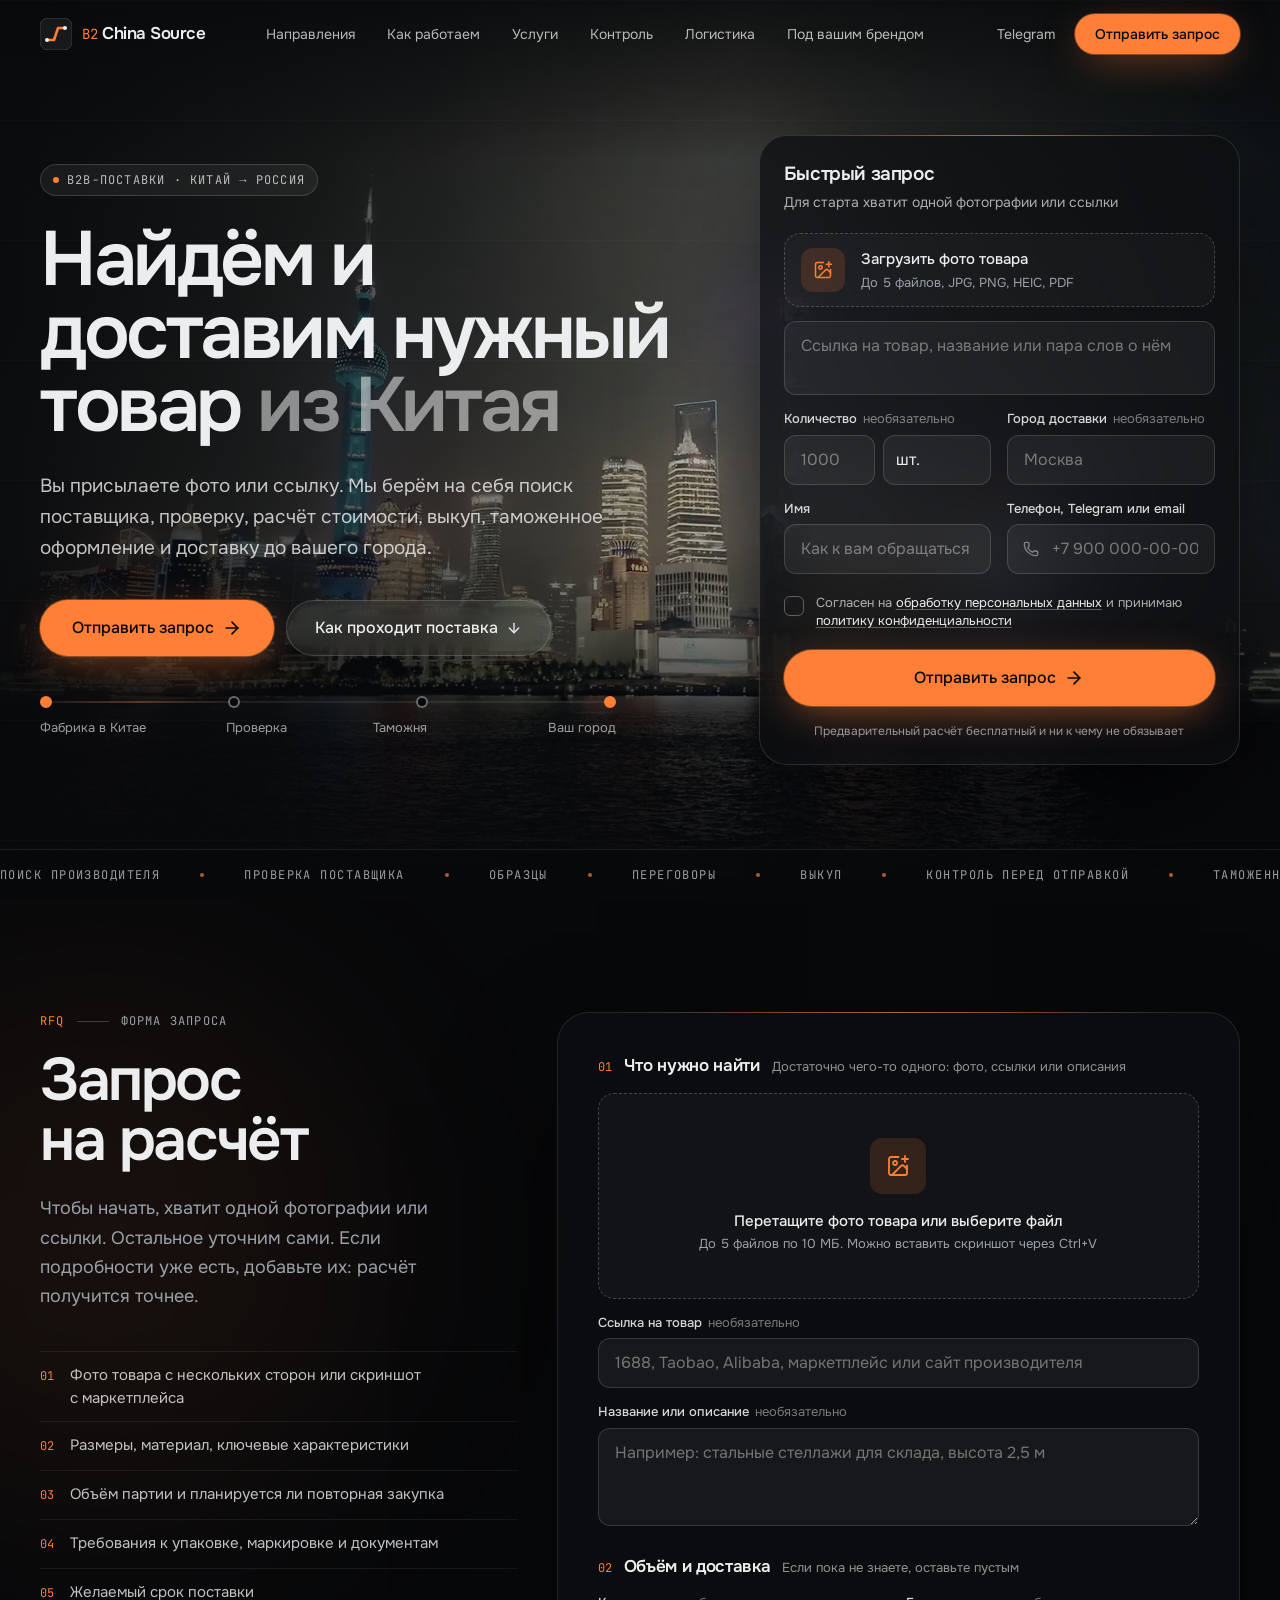
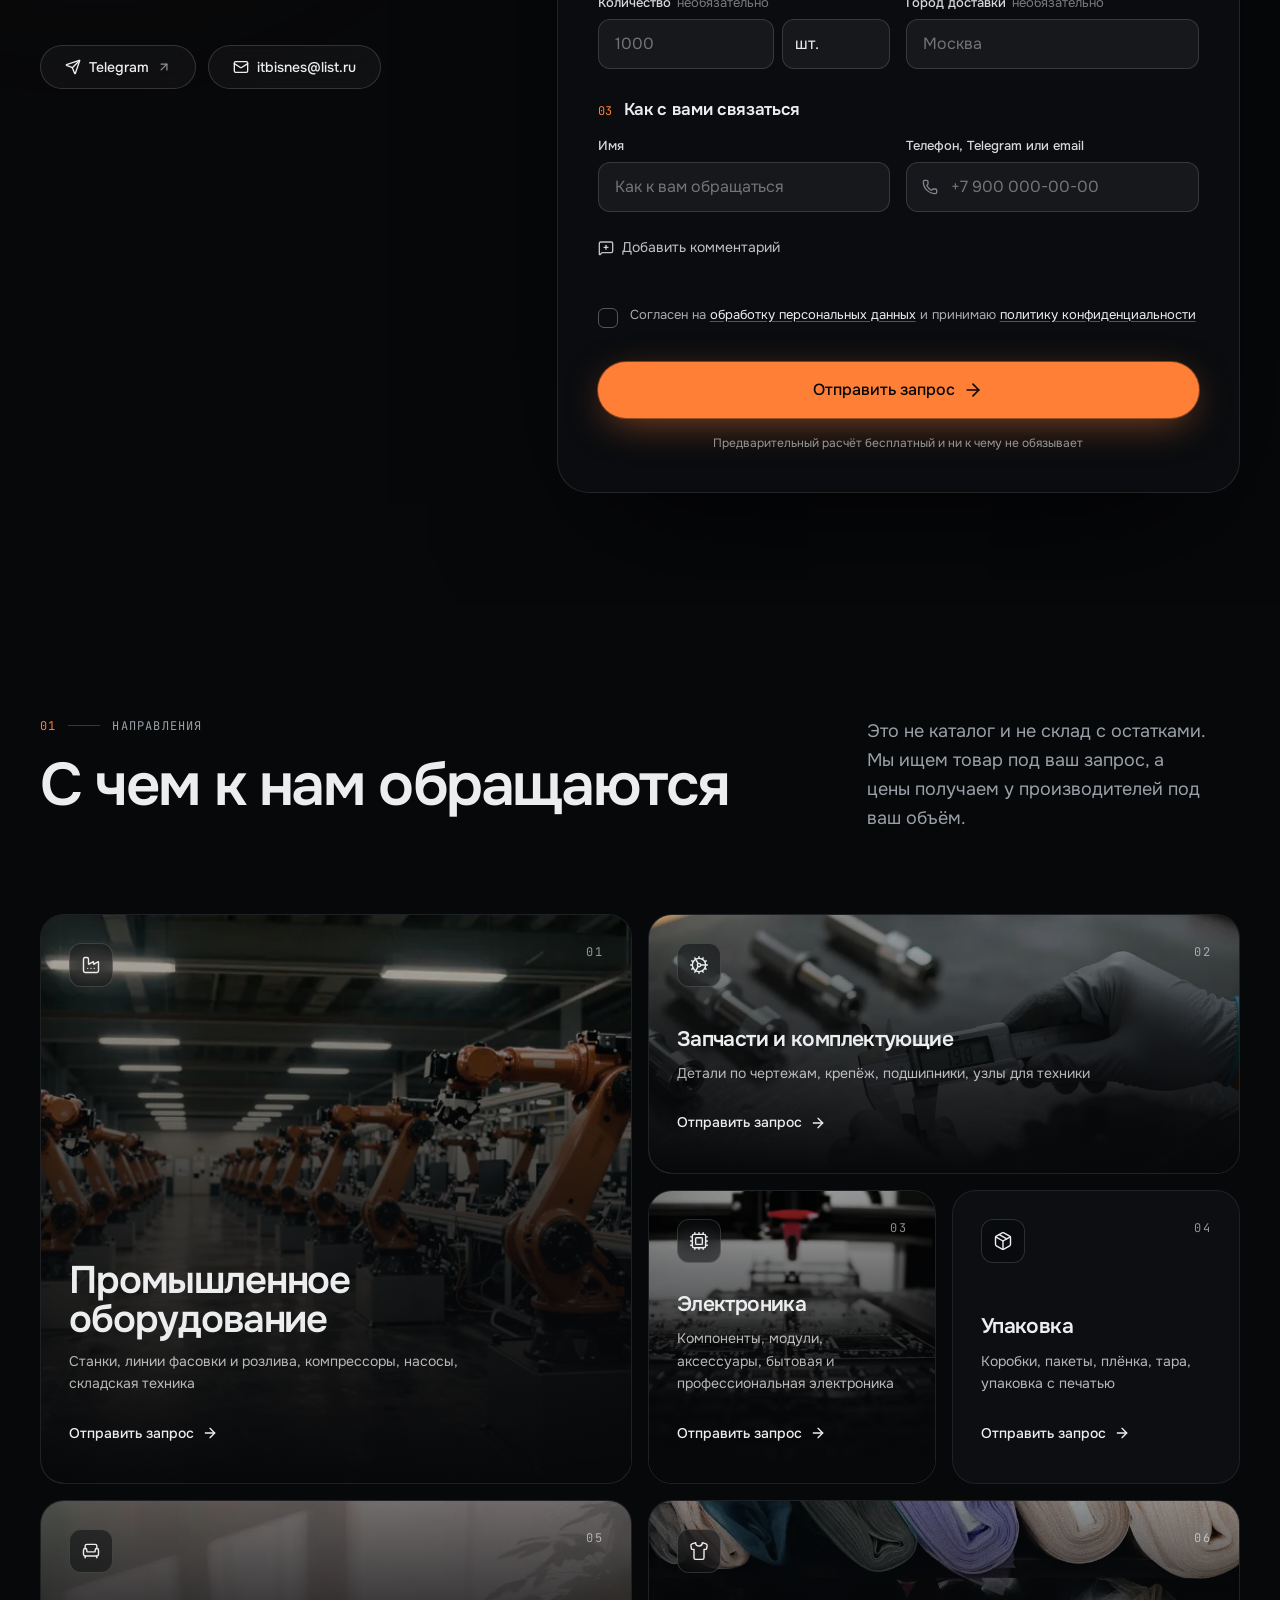
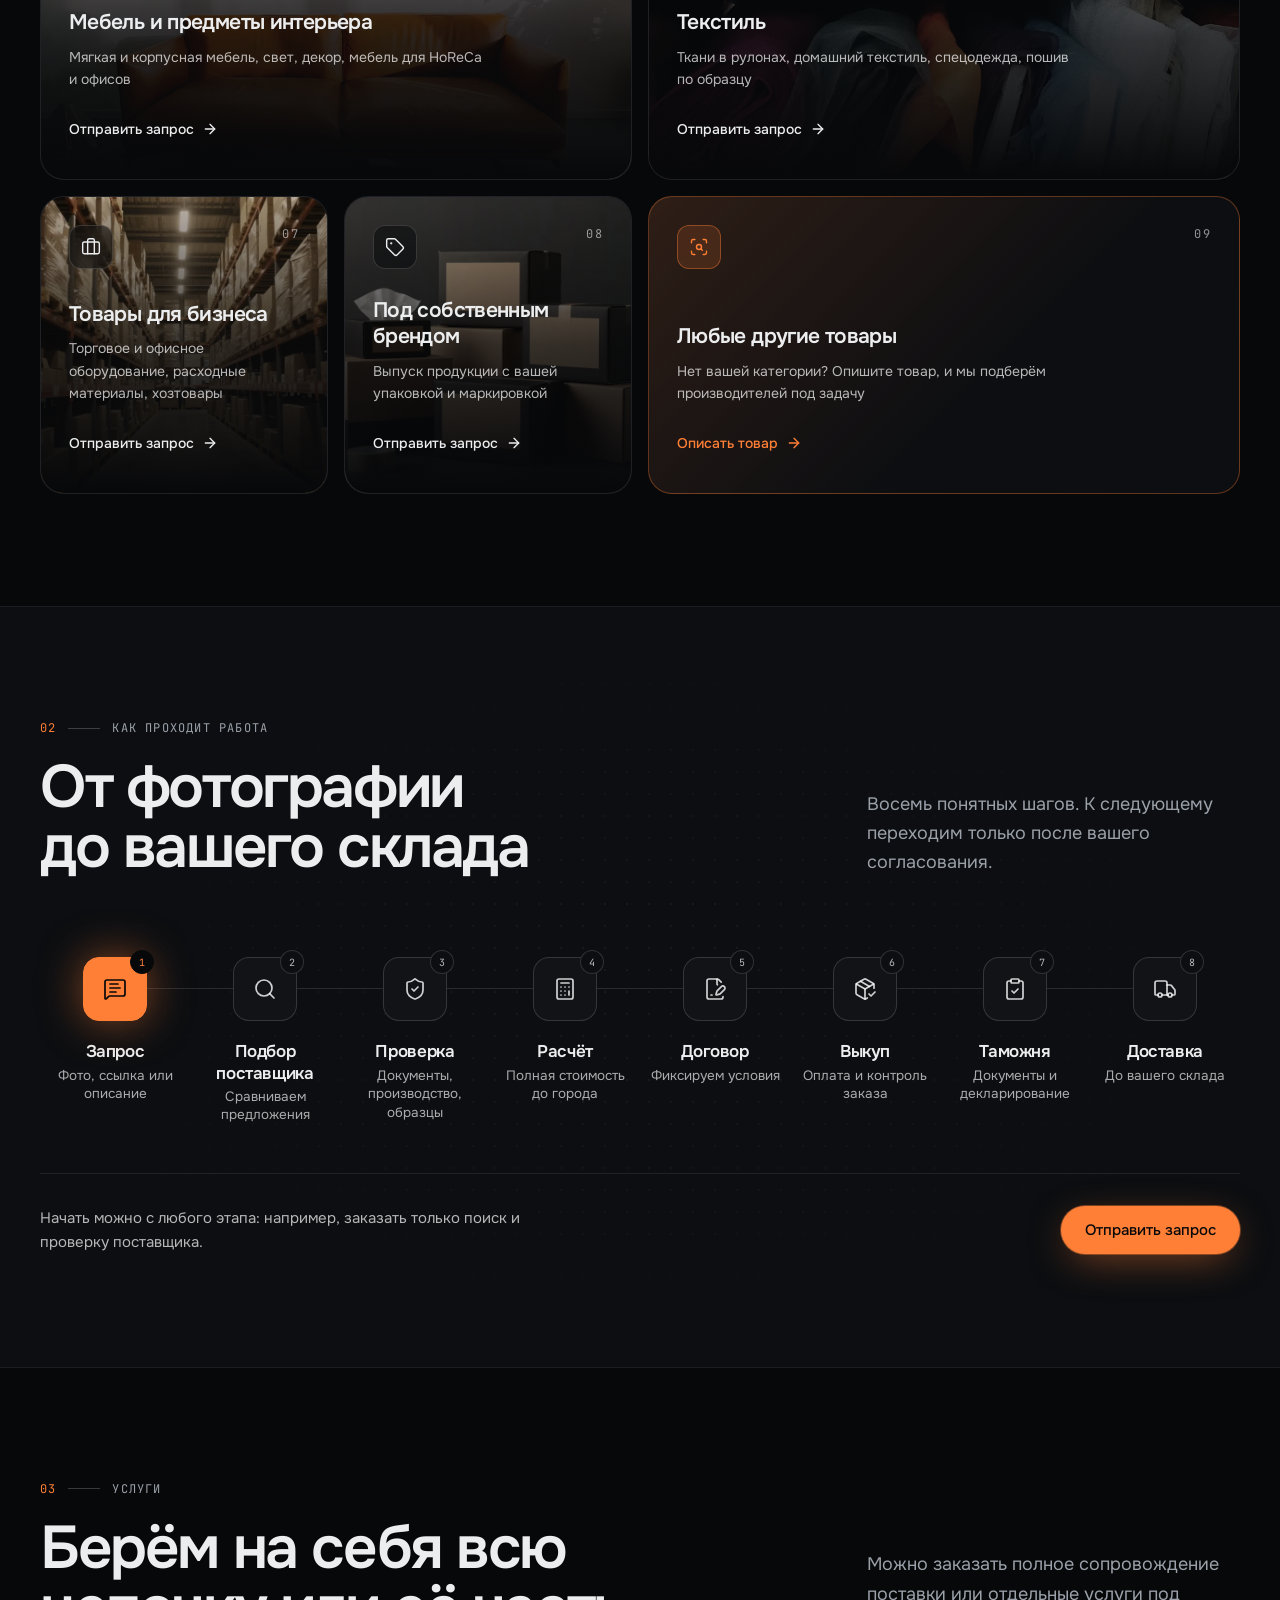
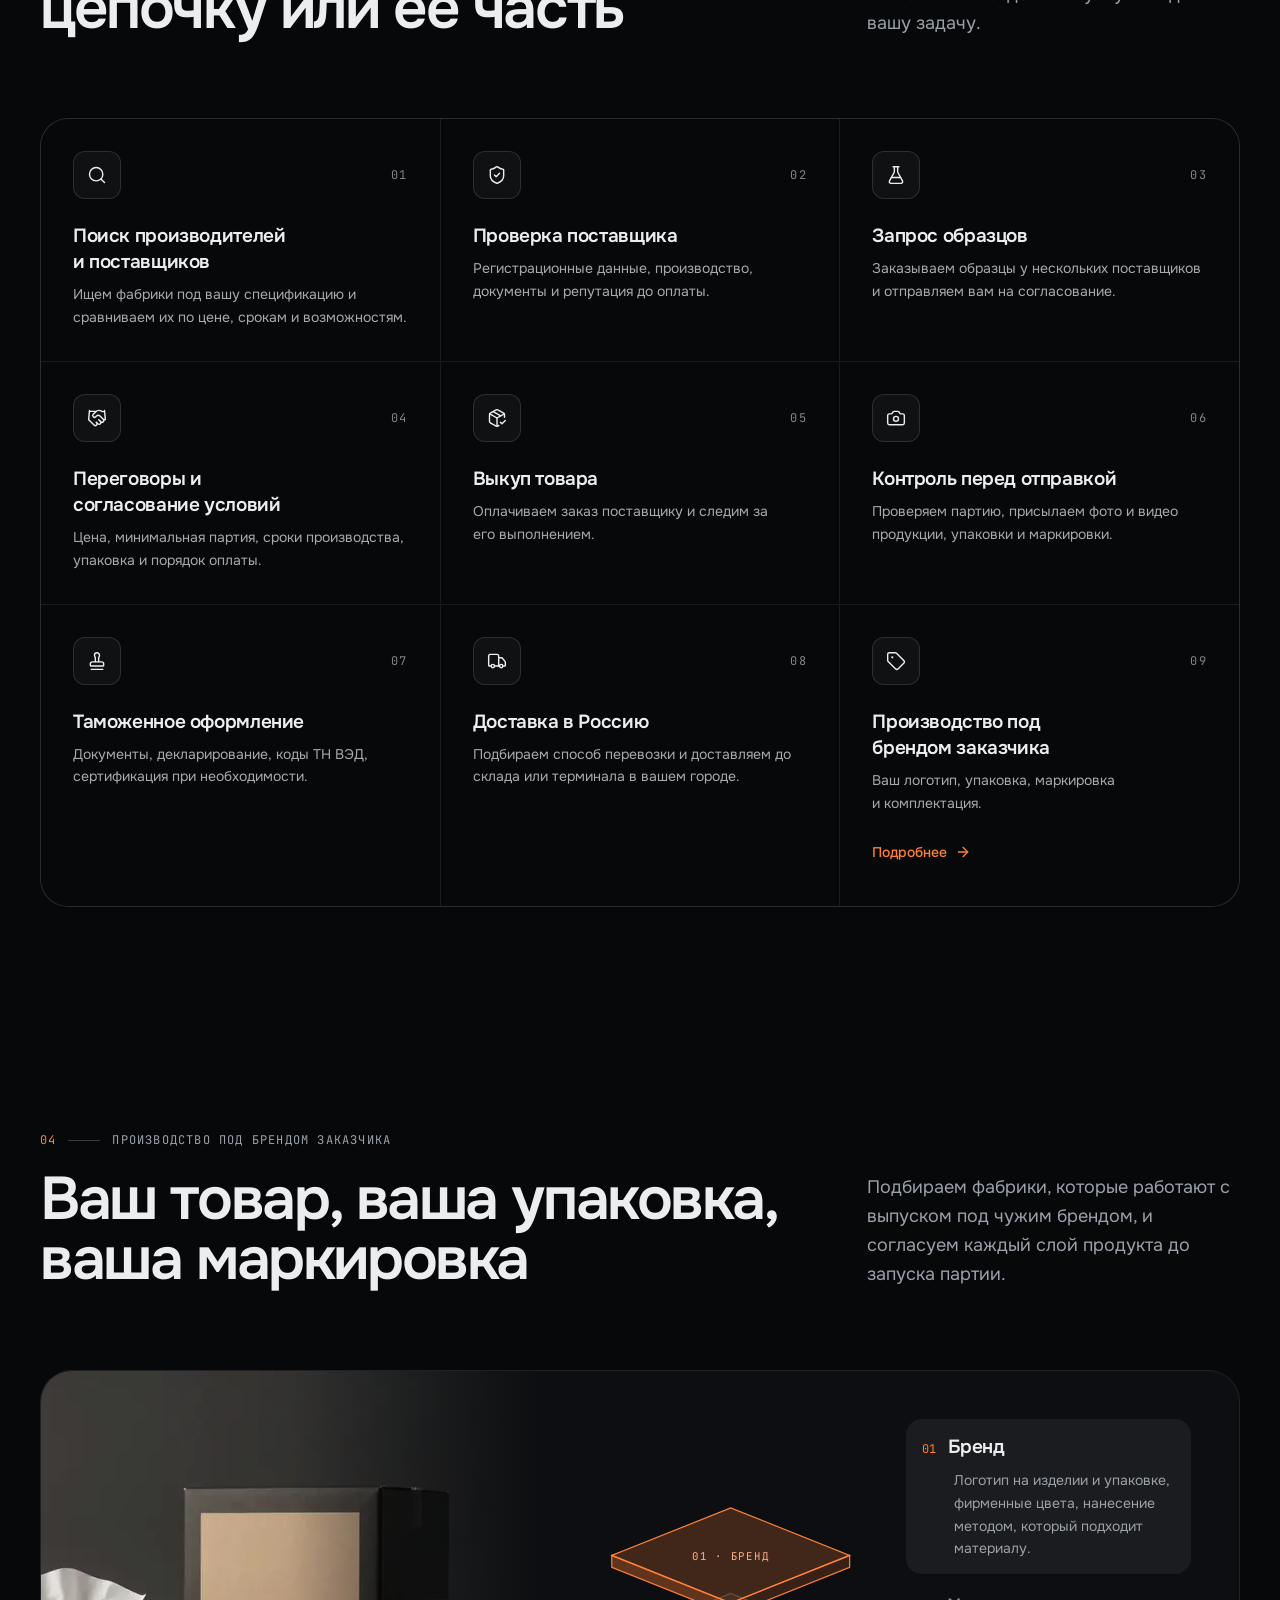
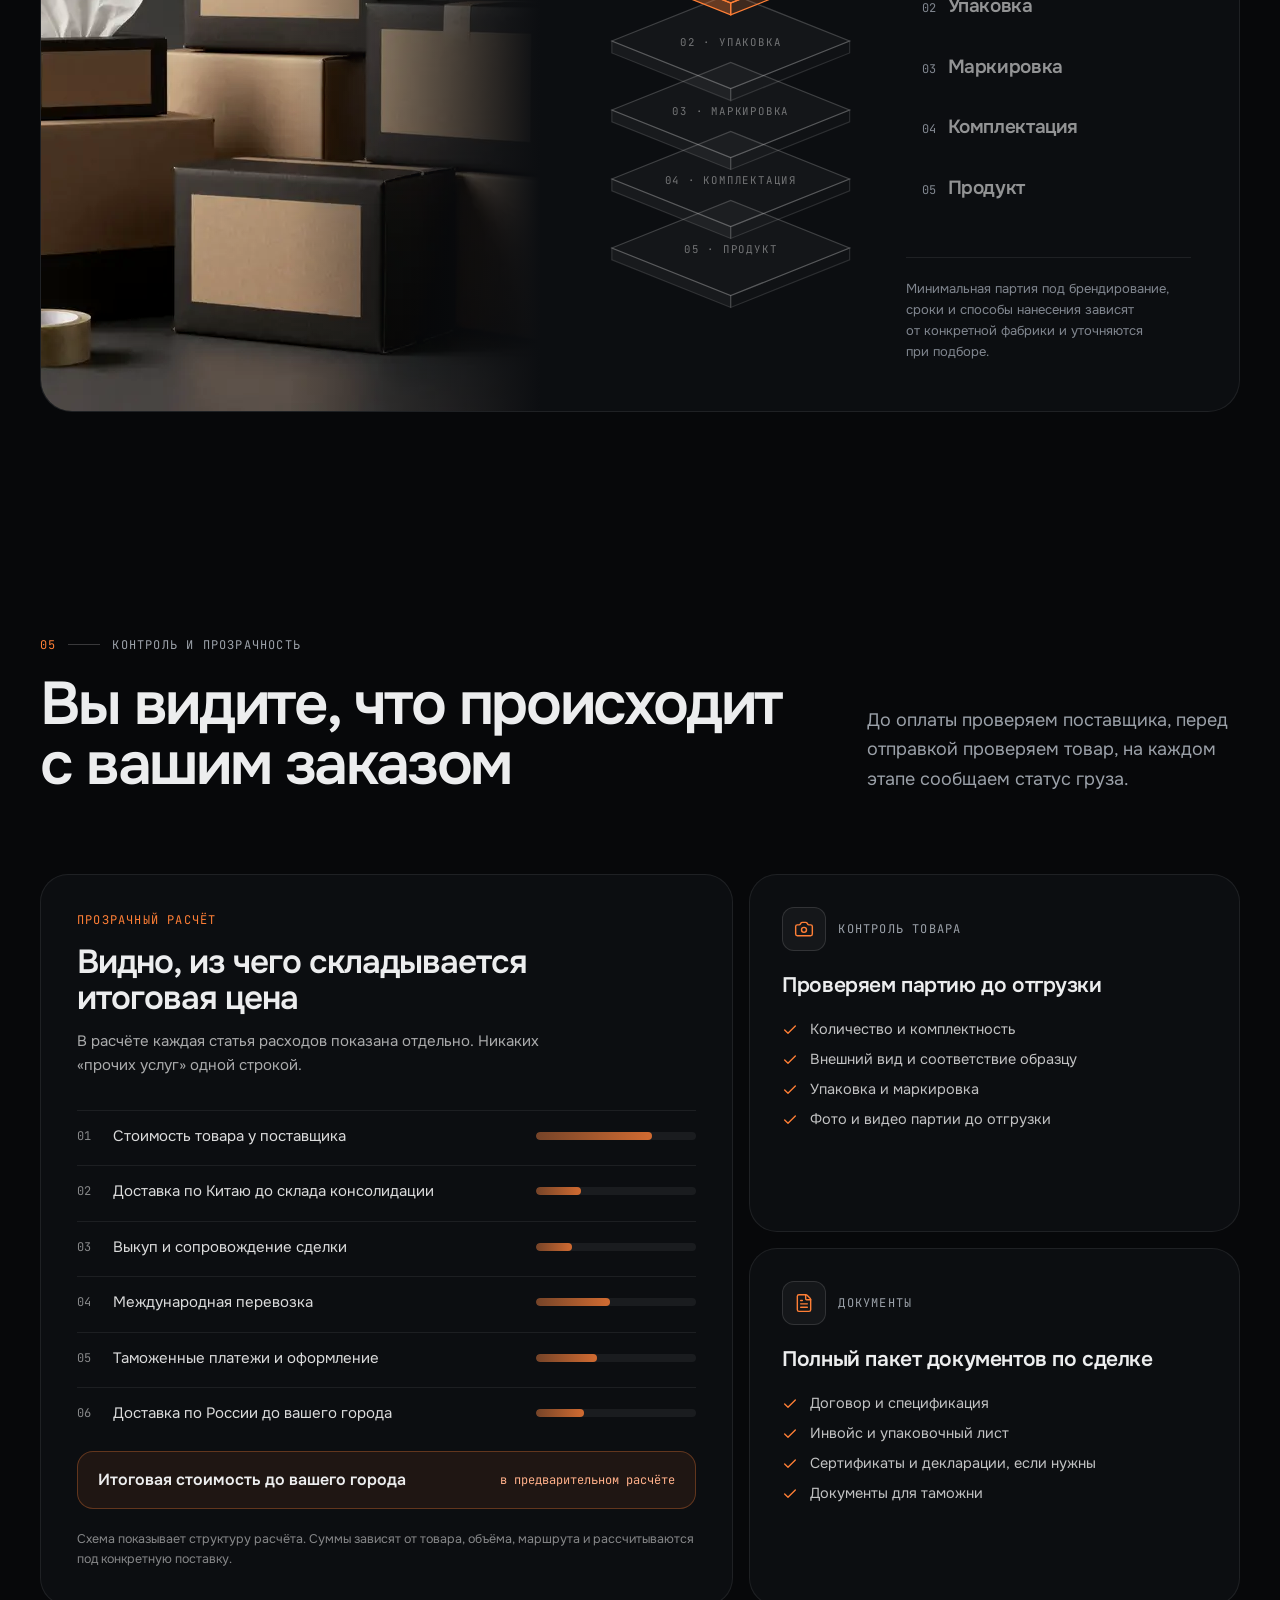
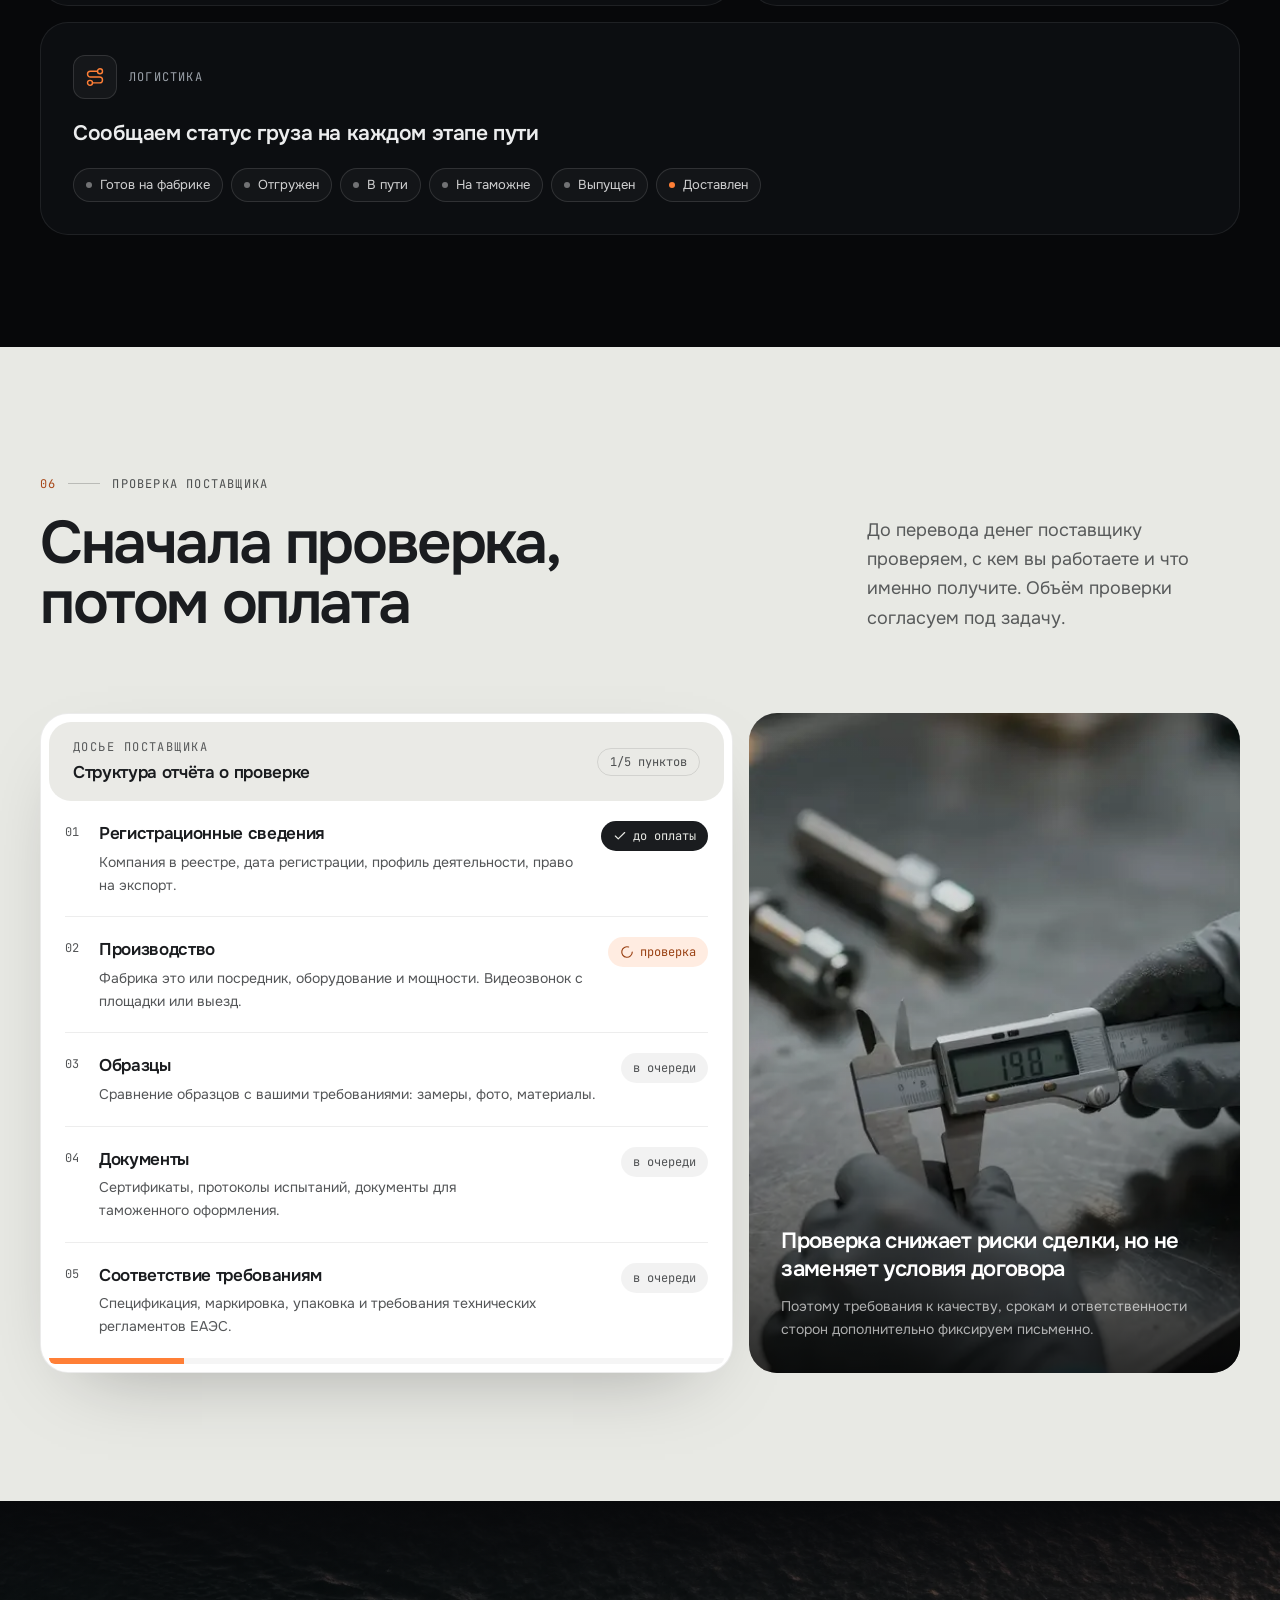
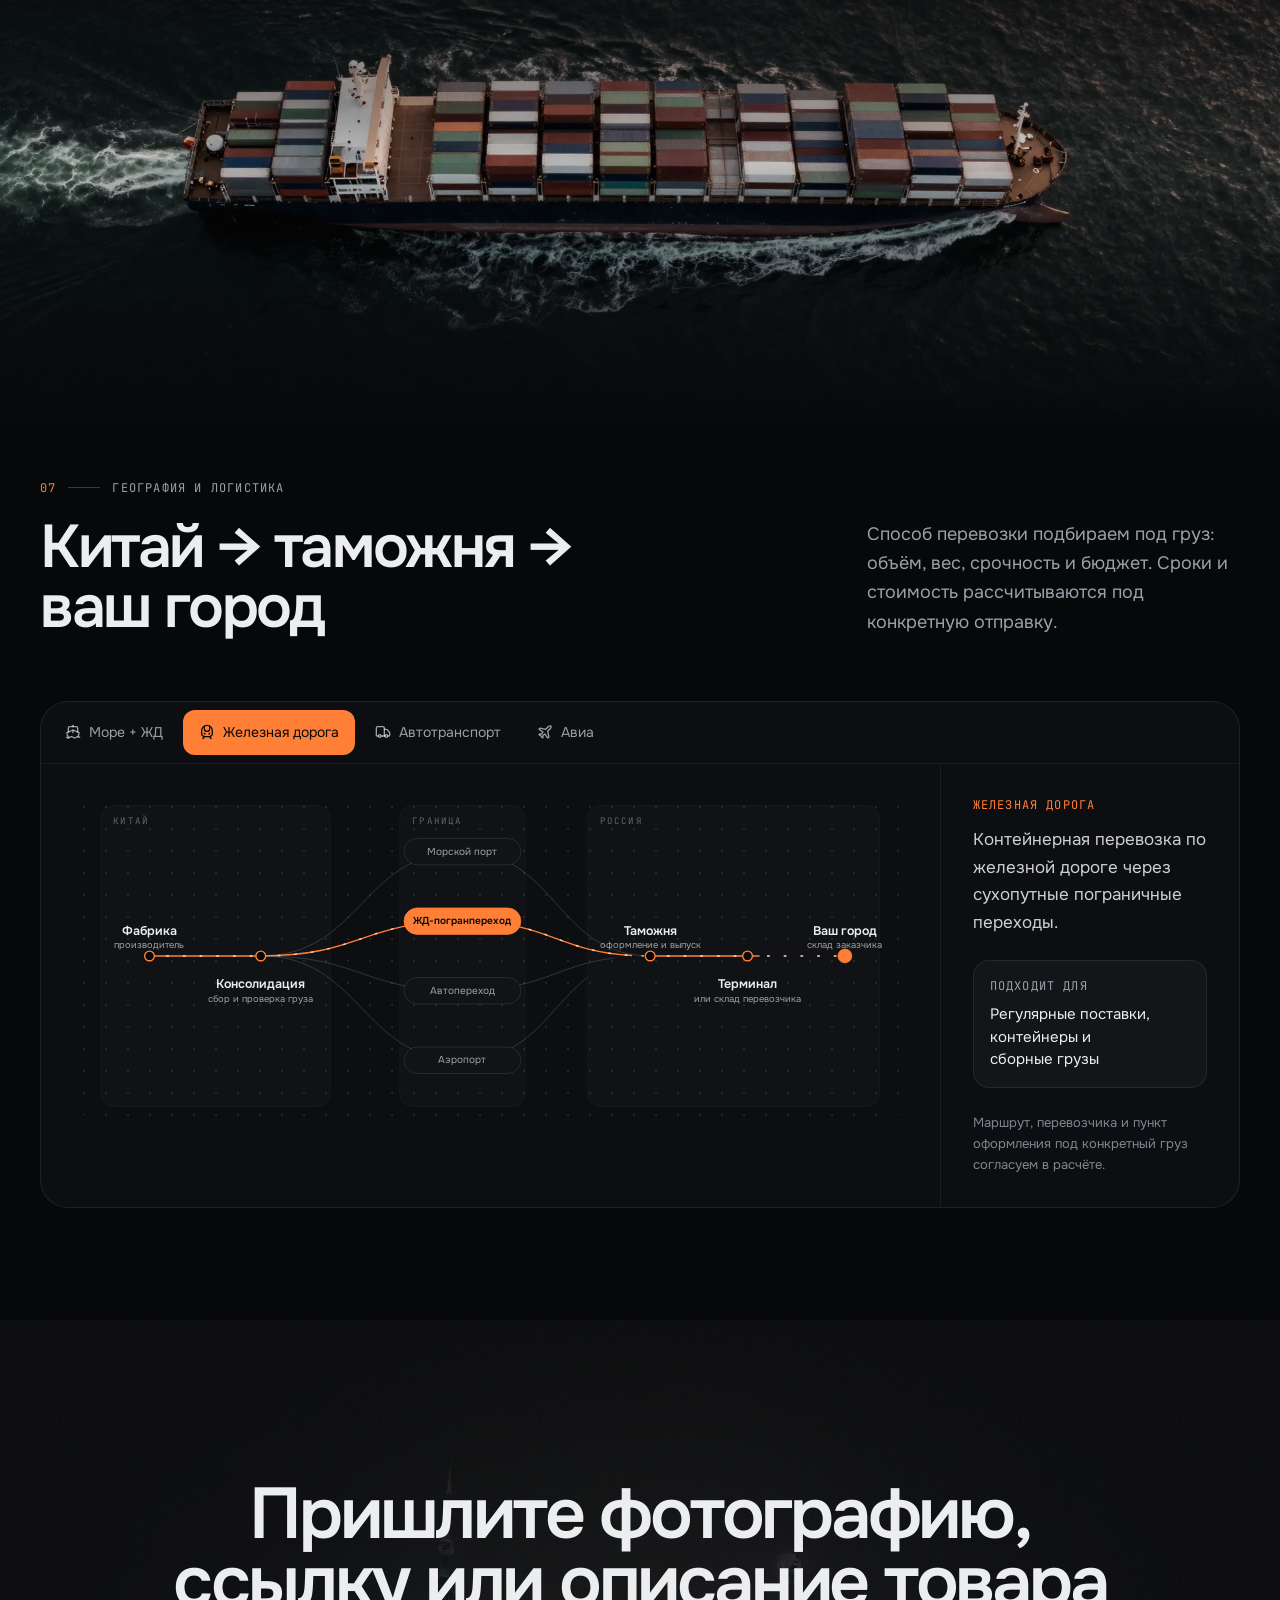
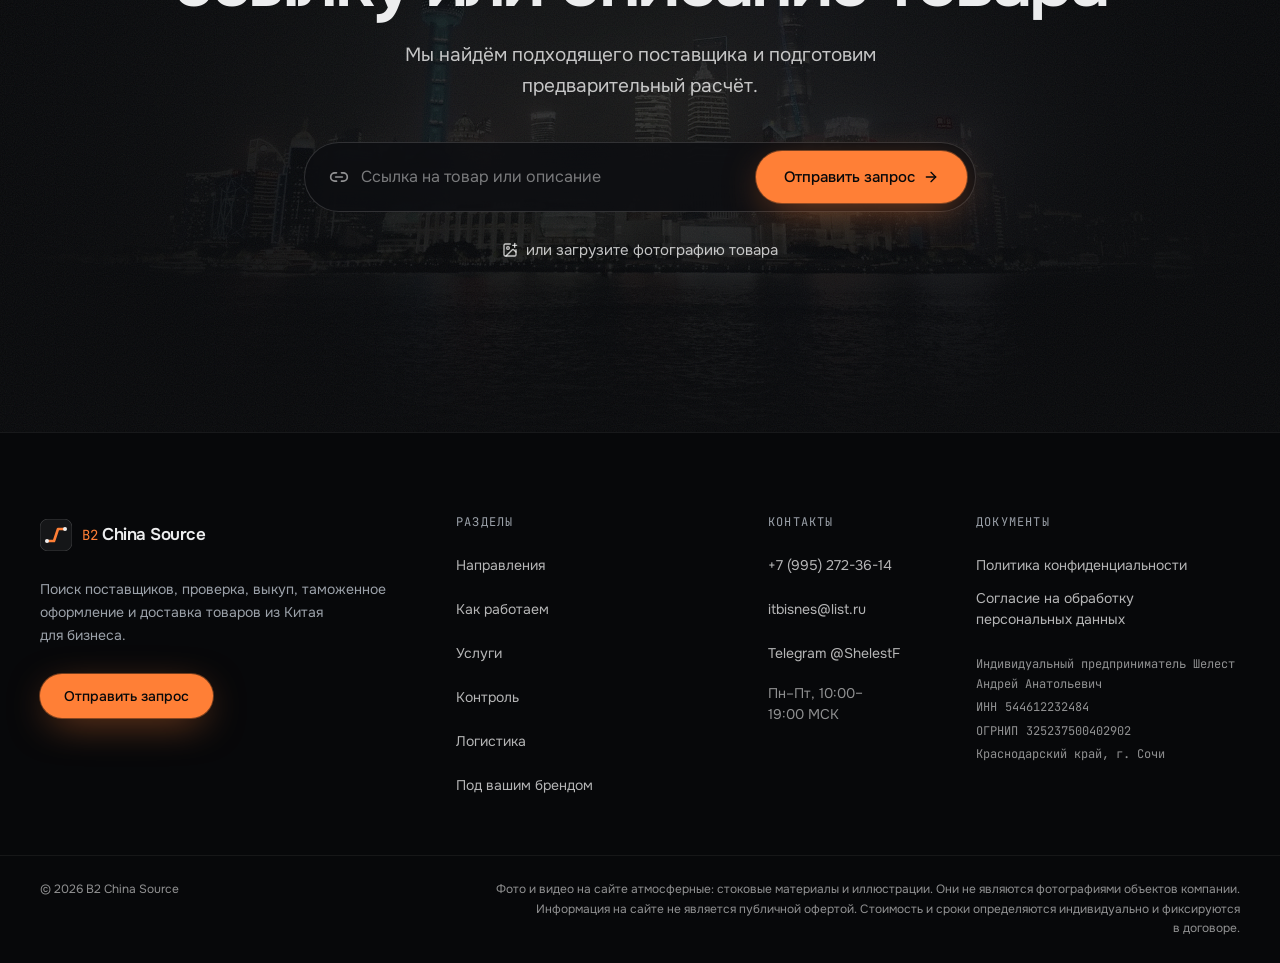
==== commit 881b8abf: "Add files via upload" ====
--- a/index.html
+++ b/index.html
@@ -34,8 +34,8 @@
         "availableLanguage": "ru"
       }
     </script>
-    <script type="module" crossorigin src="/assets/main-Chl_ISQE.js"></script>
-    <link rel="stylesheet" crossorigin href="/assets/main-C92BoehM.css">
+    <script type="module" crossorigin src="/assets/main-DQLCHfzx.js"></script>
+    <link rel="stylesheet" crossorigin href="/assets/main-DP1218EH.css">
   </head>
   <body>
     <div id="root"></div>
--- a/assets/main-DP1218EH.css
+++ b/assets/main-DP1218EH.css
@@ -0,0 +1 @@
+@font-face{font-family:Onest Variable;font-style:normal;font-display:swap;font-weight:100 900;src:url(/assets/onest-cyrillic-ext-wght-normal-DOFToQv1.woff2)format("woff2-variations");unicode-range:U+460-52F,U+1C80-1C8A,U+20B4,U+2DE0-2DFF,U+A640-A69F,U+FE2E-FE2F}@font-face{font-family:Onest Variable;font-style:normal;font-display:swap;font-weight:100 900;src:url(/assets/onest-cyrillic-wght-normal-DayYxulF.woff2)format("woff2-variations");unicode-range:U+301,U+400-45F,U+490-491,U+4B0-4B1,U+2116}@font-face{font-family:Onest Variable;font-style:normal;font-display:swap;font-weight:100 900;src:url(/assets/onest-math-wght-normal-Bl4ZGkZl.woff2)format("woff2-variations");unicode-range:U+302-303,U+305,U+307-308,U+310,U+312,U+315,U+31A,U+326-327,U+32C,U+32F-330,U+332-333,U+338,U+33A,U+346,U+34D,U+391-3A1,U+3A3-3A9,U+3B1-3C9,U+3D1,U+3D5-3D6,U+3F0-3F1,U+3F4-3F5,U+2016-2017,U+2034-2038,U+203C,U+2040,U+2043,U+2047,U+2050,U+2057,U+205F,U+2070-2071,U+2074-208E,U+2090-209C,U+20D0-20DC,U+20E1,U+20E5-20EF,U+2100-2112,U+2114-2115,U+2117-2121,U+2123-214F,U+2190,U+2192,U+2194-21AE,U+21B0-21E5,U+21F1-21F2,U+21F4-2211,U+2213-2214,U+2216-22FF,U+2308-230B,U+2310,U+2319,U+231C-2321,U+2336-237A,U+237C,U+2395,U+239B-23B7,U+23D0,U+23DC-23E1,U+2474-2475,U+25AF,U+25B3,U+25B7,U+25BD,U+25C1,U+25CA,U+25CC,U+25FB,U+266D-266F,U+27C0-27FF,U+2900-2AFF,U+2B0E-2B11,U+2B30-2B4C,U+2BFE,U+3030,U+FF5B,U+FF5D,U+1D400-1D7FF,U+1EE??}@font-face{font-family:Onest Variable;font-style:normal;font-display:swap;font-weight:100 900;src:url(/assets/onest-symbols-wght-normal-DxQzqQfC.woff2)format("woff2-variations");unicode-range:U+1-C,U+E-1F,U+7F-9F,U+20DD-20E0,U+20E2-20E4,U+2150-218F,U+2190,U+2192,U+2194-2199,U+21AF,U+21E6-21F0,U+21F3,U+2218-2219,U+2299,U+22C4-22C6,U+2300-243F,U+2440-244A,U+2460-24FF,U+25A0-27BF,U+28??,U+2921-2922,U+2981,U+29BF,U+29EB,U+2B??,U+4DC0-4DFF,U+FFF9-FFFB,U+10140-1018E,U+10190-1019C,U+101A0,U+101D0-101FD,U+102E0-102FB,U+10E60-10E7E,U+1D2C0-1D2D3,U+1D2E0-1D37F,U+1F0??,U+1F100-1F1AD,U+1F1E6-1F1FF,U+1F30D-1F30F,U+1F315,U+1F31C,U+1F31E,U+1F320-1F32C,U+1F336,U+1F378,U+1F37D,U+1F382,U+1F393-1F39F,U+1F3A7-1F3A8,U+1F3AC-1F3AF,U+1F3C2,U+1F3C4-1F3C6,U+1F3CA-1F3CE,U+1F3D4-1F3E0,U+1F3ED,U+1F3F1-1F3F3,U+1F3F5-1F3F7,U+1F408,U+1F415,U+1F41F,U+1F426,U+1F43F,U+1F441-1F442,U+1F444,U+1F446-1F449,U+1F44C-1F44E,U+1F453,U+1F46A,U+1F47D,U+1F4A3,U+1F4B0,U+1F4B3,U+1F4B9,U+1F4BB,U+1F4BF,U+1F4C8-1F4CB,U+1F4D6,U+1F4DA,U+1F4DF,U+1F4E3-1F4E6,U+1F4EA-1F4ED,U+1F4F7,U+1F4F9-1F4FB,U+1F4FD-1F4FE,U+1F503,U+1F507-1F50B,U+1F50D,U+1F512-1F513,U+1F53E-1F54A,U+1F54F-1F5FA,U+1F610,U+1F650-1F67F,U+1F687,U+1F68D,U+1F691,U+1F694,U+1F698,U+1F6AD,U+1F6B2,U+1F6B9-1F6BA,U+1F6BC,U+1F6C6-1F6CF,U+1F6D3-1F6D7,U+1F6E0-1F6EA,U+1F6F0-1F6F3,U+1F6F7-1F6FC,U+1F7??,U+1F800-1F80B,U+1F810-1F847,U+1F850-1F859,U+1F860-1F887,U+1F890-1F8AD,U+1F8B0-1F8BB,U+1F8C0-1F8C1,U+1F900-1F90B,U+1F93B,U+1F946,U+1F984,U+1F996,U+1F9E9,U+1FA00-1FA6F,U+1FA70-1FA7C,U+1FA80-1FA89,U+1FA8F-1FAC6,U+1FACE-1FADC,U+1FADF-1FAE9,U+1FAF0-1FAF8,U+1FB??}@font-face{font-family:Onest Variable;font-style:normal;font-display:swap;font-weight:100 900;src:url(/assets/onest-vietnamese-wght-normal-BBxOatbv.woff2)format("woff2-variations");unicode-range:U+102-103,U+110-111,U+128-129,U+168-169,U+1A0-1A1,U+1AF-1B0,U+300-301,U+303-304,U+308-309,U+323,U+329,U+1EA0-1EF9,U+20AB}@font-face{font-family:Onest Variable;font-style:normal;font-display:swap;font-weight:100 900;src:url(/assets/onest-latin-ext-wght-normal-QAhDxQuo.woff2)format("woff2-variations");unicode-range:U+100-2BA,U+2BD-2C5,U+2C7-2CC,U+2CE-2D7,U+2DD-2FF,U+304,U+308,U+329,U+1D00-1DBF,U+1E00-1E9F,U+1EF2-1EFF,U+2020,U+20A0-20AB,U+20AD-20C0,U+2113,U+2C60-2C7F,U+A720-A7FF}@font-face{font-family:Onest Variable;font-style:normal;font-display:swap;font-weight:100 900;src:url(/assets/onest-latin-wght-normal-Dun_Rd-l.woff2)format("woff2-variations");unicode-range:U+??,U+131,U+152-153,U+2BB-2BC,U+2C6,U+2DA,U+2DC,U+304,U+308,U+329,U+2000-206F,U+20AC,U+2122,U+2191,U+2193,U+2212,U+2215,U+FEFF,U+FFFD}@font-face{font-family:JetBrains Mono;font-style:normal;font-display:swap;font-weight:400;src:url(/assets/jetbrains-mono-cyrillic-400-normal-BEIGL1Tu.woff2)format("woff2"),url(/assets/jetbrains-mono-cyrillic-400-normal-ugxPyKxw.woff)format("woff")}@font-face{font-family:JetBrains Mono;font-style:normal;font-display:swap;font-weight:400;src:url(/assets/jetbrains-mono-latin-400-normal-V6pRDFza.woff2)format("woff2"),url(/assets/jetbrains-mono-latin-400-normal-6-qcROiO.woff)format("woff")}@layer properties{@supports (((-webkit-hyphens:none)) and (not (margin-trim:inline))) or ((-moz-orient:inline) and (not (color:rgb(from red r g b)))){*,:before,:after,::backdrop{--tw-translate-x:0;--tw-translate-y:0;--tw-translate-z:0;--tw-rotate-x:initial;--tw-rotate-y:initial;--tw-rotate-z:initial;--tw-skew-x:initial;--tw-skew-y:initial;--tw-divide-y-reverse:0;--tw-border-style:solid;--tw-gradient-position:initial;--tw-gradient-from:#0000;--tw-gradient-via:#0000;--tw-gradient-to:#0000;--tw-gradient-stops:initial;--tw-gradient-via-stops:initial;--tw-gradient-from-position:0%;--tw-gradient-via-position:50%;--tw-gradient-to-position:100%;--tw-leading:initial;--tw-font-weight:initial;--tw-tracking:initial;--tw-shadow:0 0 #0000;--tw-shadow-color:initial;--tw-shadow-alpha:100%;--tw-inset-shadow:0 0 #0000;--tw-inset-shadow-color:initial;--tw-inset-shadow-alpha:100%;--tw-ring-color:initial;--tw-ring-shadow:0 0 #0000;--tw-inset-ring-color:initial;--tw-inset-ring-shadow:0 0 #0000;--tw-ring-inset:initial;--tw-ring-offset-width:0px;--tw-ring-offset-color:#fff;--tw-ring-offset-shadow:0 0 #0000;--tw-blur:initial;--tw-brightness:initial;--tw-contrast:initial;--tw-grayscale:initial;--tw-hue-rotate:initial;--tw-invert:initial;--tw-opacity:initial;--tw-saturate:initial;--tw-sepia:initial;--tw-drop-shadow:initial;--tw-drop-shadow-color:initial;--tw-drop-shadow-alpha:100%;--tw-drop-shadow-size:initial;--tw-backdrop-blur:initial;--tw-backdrop-brightness:initial;--tw-backdrop-contrast:initial;--tw-backdrop-grayscale:initial;--tw-backdrop-hue-rotate:initial;--tw-backdrop-invert:initial;--tw-backdrop-opacity:initial;--tw-backdrop-saturate:initial;--tw-backdrop-sepia:initial;--tw-duration:initial;--tw-ease:initial;--tw-scale-x:1;--tw-scale-y:1;--tw-scale-z:1;--tw-outline-style:solid;--tw-content:""}}}@layer theme{:root,:host{--font-sans:"Onest Variable", ui-sans-serif, system-ui, -apple-system, "Segoe UI", Roboto, sans-serif;--font-mono:"JetBrains Mono", ui-monospace, SFMono-Regular, Menlo, monospace;--color-black:#000;--color-white:#fff;--spacing:.25rem;--container-sm:24rem;--container-md:28rem;--container-lg:32rem;--container-xl:36rem;--container-2xl:42rem;--container-3xl:48rem;--container-5xl:64rem;--text-lg:1.125rem;--text-lg--line-height:calc(1.75 / 1.125);--text-xl:1.25rem;--text-xl--line-height:calc(1.75 / 1.25);--font-weight-normal:400;--font-weight-medium:500;--font-weight-semibold:600;--tracking-tight:-.025em;--tracking-normal:0em;--tracking-wider:.05em;--leading-tight:1.25;--leading-snug:1.375;--leading-relaxed:1.625;--radius-md:.375rem;--radius-lg:.5rem;--radius-xl:.75rem;--radius-2xl:1rem;--animate-spin:spin 1s linear infinite;--blur-md:12px;--blur-xl:24px;--blur-2xl:40px;--default-transition-duration:.15s;--default-transition-timing-function:cubic-bezier(.4, 0, .2, 1);--default-font-family:var(--font-sans);--default-mono-font-family:var(--font-mono);--color-ink-950:#07080a;--color-ink-900:#0c0e11;--color-ink-850:#111317;--color-ink-800:#14171b;--color-fg:#ecedee;--color-muted:#9ba1a9;--color-dim:#80868f;--color-signal:#ff7f36;--color-signal-soft:#ffb08a;--color-paper:#e8e9e4;--color-paper-2:#dcddd6;--color-graphite:#1a1c1f;--color-danger:#ff8a7a;--ease-out-expo:cubic-bezier(.16, 1, .3, 1);--animate-kenburns:kenburns 22s ease-in-out infinite alternate;--animate-marquee:marquee 40s linear infinite;--animate-dash:dash 1.6s linear infinite;--animate-pulse-ring:pulse-ring 2.4s ease-out infinite}}@layer base{*,:after,:before,::backdrop{box-sizing:border-box;border:0 solid;margin:0;padding:0}::file-selector-button{box-sizing:border-box;border:0 solid;margin:0;padding:0}html,:host{-webkit-text-size-adjust:100%;tab-size:4;line-height:1.5;font-family:var(--default-font-family,-apple-system, BlinkMacSystemFont, "Segoe UI", Roboto, "Helvetica Neue", "Noto Sans", Arial, sans-serif, "Apple Color Emoji", "Segoe UI Emoji", "Segoe UI Symbol", "Noto Color Emoji");font-feature-settings:var(--default-font-feature-settings,normal);font-variation-settings:var(--default-font-variation-settings,normal);-webkit-tap-highlight-color:transparent}hr{height:0;color:inherit;border-top-width:1px}abbr:where([title]){-webkit-text-decoration:underline dotted;text-decoration:underline dotted}h1,h2,h3,h4,h5,h6{font-size:inherit;font-weight:inherit}a{color:inherit;-webkit-text-decoration:inherit;-webkit-text-decoration:inherit;-webkit-text-decoration:inherit;-webkit-text-decoration:inherit;text-decoration:inherit}b,strong{font-weight:bolder}code,kbd,samp,pre{font-family:var(--default-mono-font-family,ui-monospace, SFMono-Regular, Menlo, Monaco, Consolas, "Liberation Mono", "Courier New", monospace);font-feature-settings:var(--default-mono-font-feature-settings,normal);font-variation-settings:var(--default-mono-font-variation-settings,normal);font-size:1em}small{font-size:80%}sub,sup{vertical-align:baseline;font-size:75%;line-height:0;position:relative}sub{bottom:-.25em}sup{top:-.5em}table{text-indent:0;border-color:inherit;border-collapse:collapse}:-moz-focusring:where(:not(iframe)){outline:auto}progress{vertical-align:baseline}summary{display:list-item}ol,ul,menu{list-style:none}img,svg,video,canvas,audio,iframe,embed,object{vertical-align:middle;display:block}img,video{max-width:100%;height:auto}button,input,select,optgroup,textarea{font:inherit;font-feature-settings:inherit;font-variation-settings:inherit;letter-spacing:inherit;color:inherit;opacity:1;background-color:#0000;border-radius:0}::file-selector-button{font:inherit;font-feature-settings:inherit;font-variation-settings:inherit;letter-spacing:inherit;color:inherit;opacity:1;background-color:#0000;border-radius:0}:where(select:is([multiple],[size])) optgroup{font-weight:bolder}:where(select:is([multiple],[size])) optgroup option{padding-inline-start:20px}::file-selector-button{margin-inline-end:4px}::placeholder{opacity:1}@supports (not ((-webkit-appearance:-apple-pay-button))) or (contain-intrinsic-size:1px){::placeholder{color:currentColor}@supports (color:color-mix(in lab, red, red)){::placeholder{color:color-mix(in oklab, currentcolor 50%, transparent)}}}textarea{resize:vertical}::-webkit-search-decoration{-webkit-appearance:none}::-webkit-date-and-time-value{min-height:1lh;text-align:inherit}::-webkit-datetime-edit{display:inline-flex}::-webkit-datetime-edit-fields-wrapper{padding:0}::-webkit-datetime-edit{padding-block:0}::-webkit-datetime-edit-year-field{padding-block:0}::-webkit-datetime-edit-month-field{padding-block:0}::-webkit-datetime-edit-day-field{padding-block:0}::-webkit-datetime-edit-hour-field{padding-block:0}::-webkit-datetime-edit-minute-field{padding-block:0}::-webkit-datetime-edit-second-field{padding-block:0}::-webkit-datetime-edit-millisecond-field{padding-block:0}::-webkit-datetime-edit-meridiem-field{padding-block:0}::-webkit-calendar-picker-indicator{line-height:1}:-moz-ui-invalid{box-shadow:none}button,input:where([type=button],[type=reset],[type=submit]){appearance:button}::file-selector-button{appearance:button}::-webkit-inner-spin-button{height:auto}::-webkit-outer-spin-button{height:auto}[hidden]:where(:not([hidden=until-found])){display:none!important}html{--lightningcss-light: ;--lightningcss-dark:initial;color-scheme:dark;-webkit-text-size-adjust:100%;scroll-behavior:smooth;scroll-padding-top:88px}body{background-color:var(--color-ink-950);font-family:var(--font-sans);color:var(--color-fg);-webkit-font-smoothing:antialiased;-moz-osx-font-smoothing:grayscale;text-rendering:optimizelegibility;font-feature-settings:"ss01", "cv11";overflow-x:clip}::selection{background:var(--color-signal);color:#0c0e11}:focus-visible{outline:2px solid var(--color-signal);outline-offset:3px;border-radius:6px}button,[role=button],label[for]{cursor:pointer}p,li,dd{text-wrap:pretty}img,video,svg{max-width:100%}}@layer components{.container-x{width:100%;max-width:1440px;padding-inline:calc(var(--spacing) * 4);margin-inline:auto}@media (width>=40rem){.container-x{padding-inline:calc(var(--spacing) * 6)}}@media (width>=64rem){.container-x{padding-inline:calc(var(--spacing) * 10)}}.eyebrow{font-family:var(--font-mono);--tw-tracking:.1em;letter-spacing:.1em;color:var(--color-muted);text-transform:uppercase;font-size:12px}.h-display{--tw-leading:.95;--tw-font-weight:var(--font-weight-semibold);line-height:.95;font-weight:var(--font-weight-semibold);--tw-tracking:-.045em;letter-spacing:-.045em}.h-section{--tw-leading:1;--tw-font-weight:var(--font-weight-semibold);font-size:clamp(2.1rem,4.7vw,4.25rem);line-height:1;font-weight:var(--font-weight-semibold);--tw-tracking:-.04em;letter-spacing:-.04em;text-wrap:balance}.section-y{padding-block:calc(var(--spacing) * 20)}@media (width>=40rem){.section-y{padding-block:calc(var(--spacing) * 24)}}@media (width>=64rem){.section-y{padding-block:calc(var(--spacing) * 28)}}.lead{--tw-leading:var(--leading-relaxed);font-size:17px;line-height:var(--leading-relaxed);color:var(--color-muted)}@media (width>=40rem){.lead{font-size:var(--text-lg);line-height:var(--tw-leading,var(--text-lg--line-height))}}.hairline{border-color:#ffffff14}@supports (color:color-mix(in lab, red, red)){.hairline{border-color:color-mix(in oklab, var(--color-white) 8%, transparent)}}.grain:after{content:"";pointer-events:none;opacity:.07;mix-blend-mode:overlay;background-image:url("data:image/svg+xml,%3Csvg xmlns='http://www.w3.org/2000/svg' width='160' height='160'%3E%3Cfilter id='n'%3E%3CfeTurbulence type='fractalNoise' baseFrequency='.9' numOctaves='2' stitchTiles='stitch'/%3E%3C/filter%3E%3Crect width='100%25' height='100%25' filter='url(%23n)'/%3E%3C/svg%3E");position:absolute;inset:0}.dot-grid{background-image:radial-gradient(#ffffff17 1px,#0000 1px);background-size:22px 22px}.field{min-height:calc(var(--spacing) * 12);border-radius:var(--radius-xl);border-style:var(--tw-border-style);border-width:1px;border-color:#ffffff24;width:100%}@supports (color:color-mix(in lab, red, red)){.field{border-color:color-mix(in oklab, var(--color-white) 14.0%, transparent)}}.field{background-color:#ffffff0d}@supports (color:color-mix(in lab, red, red)){.field{background-color:color-mix(in oklab, var(--color-white) 5%, transparent)}}.field{padding-inline:calc(var(--spacing) * 4);padding-block:calc(var(--spacing) * 3);color:var(--color-fg);transition-property:color,background-color,border-color,outline-color,text-decoration-color,fill,stroke,--tw-gradient-from,--tw-gradient-via,--tw-gradient-to;transition-timing-function:var(--tw-ease,var(--default-transition-timing-function));transition-duration:var(--tw-duration,var(--default-transition-duration));--tw-outline-style:none;outline-style:none;font-size:16px}.field::placeholder{color:#fff6}@supports (color:color-mix(in lab, red, red)){.field::placeholder{color:color-mix(in oklab, var(--color-white) 40%, transparent)}}@media (hover:hover){.field:hover{border-color:#ffffff40}@supports (color:color-mix(in lab, red, red)){.field:hover{border-color:color-mix(in oklab, var(--color-white) 25%, transparent)}}}.field:focus{border-color:#ff7f36cc}@supports (color:color-mix(in lab, red, red)){.field:focus{border-color:color-mix(in oklab, var(--color-signal) 80%, transparent)}}.field:focus{background-color:#ffffff12}@supports (color:color-mix(in lab, red, red)){.field:focus{background-color:color-mix(in oklab, var(--color-white) 7.0%, transparent)}}.field:focus{--tw-ring-shadow:var(--tw-ring-inset,) 0 0 0 calc(4px + var(--tw-ring-offset-width)) var(--tw-ring-color,currentcolor);box-shadow:var(--tw-inset-shadow), var(--tw-inset-ring-shadow), var(--tw-ring-offset-shadow), var(--tw-ring-shadow), var(--tw-shadow);--tw-ring-color:#ff7f3626}@supports (color:color-mix(in lab, red, red)){.field:focus{--tw-ring-color:color-mix(in oklab, var(--color-signal) 15%, transparent)}}.field[aria-invalid=true]{border-color:#ff8a7ab3}@supports (color:color-mix(in lab, red, red)){.field[aria-invalid=true]{border-color:color-mix(in oklab, var(--color-danger) 70%, transparent)}}.btn{min-height:calc(var(--spacing) * 12);justify-content:center;align-items:center;gap:calc(var(--spacing) * 2);padding-inline:calc(var(--spacing) * 6);--tw-font-weight:var(--font-weight-medium);font-size:15px;font-weight:var(--font-weight-medium);transition-property:all;transition-timing-function:var(--tw-ease,var(--default-transition-timing-function));transition-duration:var(--tw-duration,var(--default-transition-duration));--tw-duration:.3s;--tw-ease:var(--ease-out-expo);transition-duration:.3s;transition-timing-function:var(--ease-out-expo);border-radius:2147483647px;display:inline-flex}.btn:disabled{cursor:not-allowed;opacity:.6}.btn-primary{background-color:var(--color-signal);color:var(--color-ink-950)}@media (hover:hover){.btn-primary:hover{background-color:#ff9352}}.btn-primary:active{scale:.98}.btn-primary{box-shadow:0 0 0 1px #ff7f3666,0 10px 40px -10px #ff7f3699}.btn-ghost{border-style:var(--tw-border-style);border-width:1px;border-color:#ffffff26}@supports (color:color-mix(in lab, red, red)){.btn-ghost{border-color:color-mix(in oklab, var(--color-white) 15%, transparent)}}.btn-ghost{background-color:#ffffff0a}@supports (color:color-mix(in lab, red, red)){.btn-ghost{background-color:color-mix(in oklab, var(--color-white) 4%, transparent)}}.btn-ghost{color:var(--color-fg);--tw-backdrop-blur:blur(var(--blur-md));-webkit-backdrop-filter:var(--tw-backdrop-blur,) var(--tw-backdrop-brightness,) var(--tw-backdrop-contrast,) var(--tw-backdrop-grayscale,) var(--tw-backdrop-hue-rotate,) var(--tw-backdrop-invert,) var(--tw-backdrop-opacity,) var(--tw-backdrop-saturate,) var(--tw-backdrop-sepia,);backdrop-filter:var(--tw-backdrop-blur,) var(--tw-backdrop-brightness,) var(--tw-backdrop-contrast,) var(--tw-backdrop-grayscale,) var(--tw-backdrop-hue-rotate,) var(--tw-backdrop-invert,) var(--tw-backdrop-opacity,) var(--tw-backdrop-saturate,) var(--tw-backdrop-sepia,)}@media (hover:hover){.btn-ghost:hover{border-color:#ffffff4d}@supports (color:color-mix(in lab, red, red)){.btn-ghost:hover{border-color:color-mix(in oklab, var(--color-white) 30%, transparent)}}.btn-ghost:hover{background-color:#ffffff14}@supports (color:color-mix(in lab, red, red)){.btn-ghost:hover{background-color:color-mix(in oklab, var(--color-white) 8%, transparent)}}}}@layer utilities{.pointer-events-none{pointer-events:none}.visible{visibility:visible}.sr-only{clip-path:inset(50%);white-space:nowrap;border-width:0;width:1px;height:1px;margin:-1px;padding:0;position:absolute;overflow:hidden}.absolute{position:absolute}.fixed{position:fixed}.relative{position:relative}.inset-0{inset:0}.inset-x-0{inset-inline:0}.inset-x-2{inset-inline:calc(var(--spacing) * 2)}.-top-2{top:calc(var(--spacing) * -2)}.-top-px{top:-1px}.top-0{top:0}.top-1\/2{top:50%}.top-4{top:calc(var(--spacing) * 4)}.top-20{top:calc(var(--spacing) * 20)}.top-\[31px\]{top:31px}.top-\[68px\]{top:68px}.-right-2{right:calc(var(--spacing) * -2)}.right-10{right:calc(var(--spacing) * 10)}.right-14{right:calc(var(--spacing) * 14)}.right-\[6\.25\%\]{right:6.25%}.bottom-0{bottom:0}.-left-40{left:calc(var(--spacing) * -40)}.-left-\[9999px\]{left:-9999px}.left-0{left:0}.left-4{left:calc(var(--spacing) * 4)}.left-10{left:calc(var(--spacing) * 10)}.left-14{left:calc(var(--spacing) * 14)}.left-\[6\.25\%\]{left:6.25%}.left-\[7px\]{left:7px}.isolate{isolation:isolate}.-z-10{z-index:calc(10 * -1)}.-z-20{z-index:calc(20 * -1)}.z-40{z-index:40}.z-50{z-index:50}.z-\[100\]{z-index:100}.col-start-2{grid-column-start:2}.mx-auto{margin-inline:auto}.mt-0\.5{margin-top:calc(var(--spacing) * .5)}.mt-1{margin-top:var(--spacing)}.mt-2{margin-top:calc(var(--spacing) * 2)}.mt-2\.5{margin-top:calc(var(--spacing) * 2.5)}.mt-3{margin-top:calc(var(--spacing) * 3)}.mt-4{margin-top:calc(var(--spacing) * 4)}.mt-5{margin-top:calc(var(--spacing) * 5)}.mt-6{margin-top:calc(var(--spacing) * 6)}.mt-7{margin-top:calc(var(--spacing) * 7)}.mt-8{margin-top:calc(var(--spacing) * 8)}.mt-9{margin-top:calc(var(--spacing) * 9)}.mt-10{margin-top:calc(var(--spacing) * 10)}.mt-12{margin-top:calc(var(--spacing) * 12)}.mt-14{margin-top:calc(var(--spacing) * 14)}.mt-auto{margin-top:auto}.mb-3\.5{margin-bottom:calc(var(--spacing) * 3.5)}.mb-5{margin-bottom:calc(var(--spacing) * 5)}.ml-1\.5{margin-left:calc(var(--spacing) * 1.5)}.block{display:block}.flex{display:flex}.grid{display:grid}.hidden{display:none}.inline{display:inline}.inline-flex{display:inline-flex}.h-0{height:0}.h-1{height:var(--spacing)}.h-1\.5{height:calc(var(--spacing) * 1.5)}.h-2{height:calc(var(--spacing) * 2)}.h-2\/5{height:40%}.h-3{height:calc(var(--spacing) * 3)}.h-3\.5{height:calc(var(--spacing) * 3.5)}.h-4{height:calc(var(--spacing) * 4)}.h-5{height:calc(var(--spacing) * 5)}.h-6{height:calc(var(--spacing) * 6)}.h-7{height:calc(var(--spacing) * 7)}.h-8{height:calc(var(--spacing) * 8)}.h-9{height:calc(var(--spacing) * 9)}.h-11{height:calc(var(--spacing) * 11)}.h-12{height:calc(var(--spacing) * 12)}.h-14{height:calc(var(--spacing) * 14)}.h-16{height:calc(var(--spacing) * 16)}.h-40{height:calc(var(--spacing) * 40)}.h-\[15px\]{height:15px}.h-\[46vh\]{height:46vh}.h-\[68px\]{height:68px}.h-\[520px\]{height:520px}.h-auto{height:auto}.h-full{height:100%}.h-px{height:1px}.min-h-10{min-height:calc(var(--spacing) * 10)}.min-h-11{min-height:calc(var(--spacing) * 11)}.min-h-12{min-height:calc(var(--spacing) * 12)}.min-h-13{min-height:calc(var(--spacing) * 13)}.min-h-14{min-height:calc(var(--spacing) * 14)}.min-h-\[100svh\]{min-height:100svh}.min-h-\[220px\]{min-height:220px}.min-h-\[280px\]{min-height:280px}.min-h-\[320px\]{min-height:320px}.min-h-\[360px\]{min-height:360px}.min-h-full{min-height:100%}.w-0{width:0}.w-1{width:var(--spacing)}.w-1\.5{width:calc(var(--spacing) * 1.5)}.w-1\/3{width:33.3333%}.w-3{width:calc(var(--spacing) * 3)}.w-3\.5{width:calc(var(--spacing) * 3.5)}.w-4{width:calc(var(--spacing) * 4)}.w-5{width:calc(var(--spacing) * 5)}.w-6{width:calc(var(--spacing) * 6)}.w-7{width:calc(var(--spacing) * 7)}.w-8{width:calc(var(--spacing) * 8)}.w-9{width:calc(var(--spacing) * 9)}.w-11{width:calc(var(--spacing) * 11)}.w-12{width:calc(var(--spacing) * 12)}.w-14{width:calc(var(--spacing) * 14)}.w-16{width:calc(var(--spacing) * 16)}.w-\[6\.75rem\]{width:6.75rem}.w-\[15px\]{width:15px}.w-\[520px\]{width:520px}.w-fit{width:fit-content}.w-full{width:100%}.w-max{width:max-content}.w-px{width:1px}.max-w-2xl{max-width:var(--container-2xl)}.max-w-3xl{max-width:var(--container-3xl)}.max-w-5xl{max-width:var(--container-5xl)}.max-w-\[38rem\]{max-width:38rem}.max-w-\[140px\]{max-width:140px}.max-w-\[260px\]{max-width:260px}.max-w-full{max-width:100%}.max-w-lg{max-width:var(--container-lg)}.max-w-md{max-width:var(--container-md)}.max-w-sm{max-width:var(--container-sm)}.max-w-xl{max-width:var(--container-xl)}.min-w-0{min-width:0}.min-w-6{min-width:calc(var(--spacing) * 6)}.flex-1{flex:1}.shrink-0{flex-shrink:0}.origin-center{transform-origin:50%}.-translate-y-1\/2{--tw-translate-y:calc(calc(1 / 2 * 100%) * -1);translate:var(--tw-translate-x) var(--tw-translate-y)}.transform{transform:var(--tw-rotate-x,) var(--tw-rotate-y,) var(--tw-rotate-z,) var(--tw-skew-x,) var(--tw-skew-y,)}.animate-dash{animation:var(--animate-dash)}.animate-pulse-ring{animation:var(--animate-pulse-ring)}.animate-spin{animation:var(--animate-spin)}.cursor-pointer{cursor:pointer}.resize-none{resize:none}.resize-y{resize:vertical}.appearance-none{appearance:none}.grid-cols-2{grid-template-columns:repeat(2,minmax(0,1fr))}.grid-cols-4{grid-template-columns:repeat(4,minmax(0,1fr))}.grid-cols-\[1\.5rem_1fr\]{grid-template-columns:1.5rem 1fr}.grid-cols-\[auto_1fr\]{grid-template-columns:auto 1fr}.grid-rows-\[0fr\]{grid-template-rows:0fr}.grid-rows-\[1fr\]{grid-template-rows:1fr}.flex-col{flex-direction:column}.flex-wrap{flex-wrap:wrap}.place-items-center{place-items:center}.items-baseline{align-items:baseline}.items-center{align-items:center}.items-start{align-items:flex-start}.justify-between{justify-content:space-between}.justify-center{justify-content:center}.justify-end{justify-content:flex-end}.\[gap\:1px\]{gap:1px}.gap-0{gap:0}.gap-1{gap:var(--spacing)}.gap-1\.5{gap:calc(var(--spacing) * 1.5)}.gap-2{gap:calc(var(--spacing) * 2)}.gap-2\.5{gap:calc(var(--spacing) * 2.5)}.gap-3{gap:calc(var(--spacing) * 3)}.gap-3\.5{gap:calc(var(--spacing) * 3.5)}.gap-4{gap:calc(var(--spacing) * 4)}.gap-5{gap:calc(var(--spacing) * 5)}.gap-6{gap:calc(var(--spacing) * 6)}.gap-7{gap:calc(var(--spacing) * 7)}.gap-8{gap:calc(var(--spacing) * 8)}.gap-10{gap:calc(var(--spacing) * 10)}.gap-12{gap:calc(var(--spacing) * 12)}.gap-x-3{column-gap:calc(var(--spacing) * 3)}.gap-y-1{row-gap:var(--spacing)}.gap-y-2{row-gap:calc(var(--spacing) * 2)}:where(.divide-y>:not(:last-child)){--tw-divide-y-reverse:0;border-bottom-style:var(--tw-border-style);border-top-style:var(--tw-border-style);border-top-width:calc(1px * var(--tw-divide-y-reverse));border-bottom-width:calc(1px * calc(1 - var(--tw-divide-y-reverse)))}:where(.divide-black\/\[0\.07\]>:not(:last-child)){border-color:#00000012}@supports (color:color-mix(in lab, red, red)){:where(.divide-black\/\[0\.07\]>:not(:last-child)){border-color:color-mix(in oklab, var(--color-black) 7.0%, transparent)}}.truncate{text-overflow:ellipsis;white-space:nowrap;overflow:hidden}.overflow-hidden{overflow:hidden}.overflow-y-auto{overflow-y:auto}.rounded-2xl{border-radius:var(--radius-2xl)}.rounded-\[22px\]{border-radius:22px}.rounded-\[24px\]{border-radius:24px}.rounded-\[28px\]{border-radius:28px}.rounded-\[32px\]{border-radius:32px}.rounded-full{border-radius:2147483647px}.rounded-lg{border-radius:var(--radius-lg)}.rounded-md{border-radius:var(--radius-md)}.rounded-xl{border-radius:var(--radius-xl)}.rounded-b-\[22px\]{border-bottom-right-radius:22px;border-bottom-left-radius:22px}.border{border-style:var(--tw-border-style);border-width:1px}.border-2{border-style:var(--tw-border-style);border-width:2px}.border-y{border-block-style:var(--tw-border-style);border-block-width:1px}.border-t{border-top-style:var(--tw-border-style);border-top-width:1px}.border-b{border-bottom-style:var(--tw-border-style);border-bottom-width:1px}.border-dashed{--tw-border-style:dashed;border-style:dashed}.border-black\/10{border-color:#0000001a}@supports (color:color-mix(in lab, red, red)){.border-black\/10{border-color:color-mix(in oklab, var(--color-black) 10%, transparent)}}.border-black\/\[0\.08\]{border-color:#00000014}@supports (color:color-mix(in lab, red, red)){.border-black\/\[0\.08\]{border-color:color-mix(in oklab, var(--color-black) 8%, transparent)}}.border-danger\/30{border-color:#ff8a7a4d}@supports (color:color-mix(in lab, red, red)){.border-danger\/30{border-color:color-mix(in oklab, var(--color-danger) 30%, transparent)}}.border-danger\/60{border-color:#ff8a7a99}@supports (color:color-mix(in lab, red, red)){.border-danger\/60{border-color:color-mix(in oklab, var(--color-danger) 60%, transparent)}}.border-danger\/70{border-color:#ff8a7ab3}@supports (color:color-mix(in lab, red, red)){.border-danger\/70{border-color:color-mix(in oklab, var(--color-danger) 70%, transparent)}}.border-ink-950{border-color:var(--color-ink-950)}.border-signal{border-color:var(--color-signal)}.border-signal\/30{border-color:#ff7f364d}@supports (color:color-mix(in lab, red, red)){.border-signal\/30{border-color:color-mix(in oklab, var(--color-signal) 30%, transparent)}}.border-signal\/35{border-color:#ff7f3659}@supports (color:color-mix(in lab, red, red)){.border-signal\/35{border-color:color-mix(in oklab, var(--color-signal) 35%, transparent)}}.border-signal\/40{border-color:#ff7f3666}@supports (color:color-mix(in lab, red, red)){.border-signal\/40{border-color:color-mix(in oklab, var(--color-signal) 40%, transparent)}}.border-transparent{border-color:#0000}.border-white\/10{border-color:#ffffff1a}@supports (color:color-mix(in lab, red, red)){.border-white\/10{border-color:color-mix(in oklab, var(--color-white) 10%, transparent)}}.border-white\/12{border-color:#ffffff1f}@supports (color:color-mix(in lab, red, red)){.border-white\/12{border-color:color-mix(in oklab, var(--color-white) 12%, transparent)}}.border-white\/15{border-color:#ffffff26}@supports (color:color-mix(in lab, red, red)){.border-white\/15{border-color:color-mix(in oklab, var(--color-white) 15%, transparent)}}.border-white\/20{border-color:#fff3}@supports (color:color-mix(in lab, red, red)){.border-white\/20{border-color:color-mix(in oklab, var(--color-white) 20%, transparent)}}.border-white\/30{border-color:#ffffff4d}@supports (color:color-mix(in lab, red, red)){.border-white\/30{border-color:color-mix(in oklab, var(--color-white) 30%, transparent)}}.border-white\/40{border-color:#fff6}@supports (color:color-mix(in lab, red, red)){.border-white\/40{border-color:color-mix(in oklab, var(--color-white) 40%, transparent)}}.border-white\/\[0\.1\]{border-color:#ffffff1a}@supports (color:color-mix(in lab, red, red)){.border-white\/\[0\.1\]{border-color:color-mix(in oklab, var(--color-white) 10%, transparent)}}.border-white\/\[0\.06\]{border-color:#ffffff0f}@supports (color:color-mix(in lab, red, red)){.border-white\/\[0\.06\]{border-color:color-mix(in oklab, var(--color-white) 6%, transparent)}}.border-white\/\[0\.07\]{border-color:#ffffff12}@supports (color:color-mix(in lab, red, red)){.border-white\/\[0\.07\]{border-color:color-mix(in oklab, var(--color-white) 7.0%, transparent)}}.border-white\/\[0\.08\]{border-color:#ffffff14}@supports (color:color-mix(in lab, red, red)){.border-white\/\[0\.08\]{border-color:color-mix(in oklab, var(--color-white) 8%, transparent)}}.border-white\/\[0\.12\]{border-color:#ffffff1f}@supports (color:color-mix(in lab, red, red)){.border-white\/\[0\.12\]{border-color:color-mix(in oklab, var(--color-white) 12%, transparent)}}.bg-\[\#ff7f36\]{background-color:#ff7f36}.bg-\[\#ff7f36\]\/15{background-color:oklab(73.2567% .120744 .128809/.15)}.bg-black\/20{background-color:#0003}@supports (color:color-mix(in lab, red, red)){.bg-black\/20{background-color:color-mix(in oklab, var(--color-black) 20%, transparent)}}.bg-black\/40{background-color:#0006}@supports (color:color-mix(in lab, red, red)){.bg-black\/40{background-color:color-mix(in oklab, var(--color-black) 40%, transparent)}}.bg-black\/\[0\.04\]{background-color:#0000000a}@supports (color:color-mix(in lab, red, red)){.bg-black\/\[0\.04\]{background-color:color-mix(in oklab, var(--color-black) 4%, transparent)}}.bg-black\/\[0\.05\]{background-color:#0000000d}@supports (color:color-mix(in lab, red, red)){.bg-black\/\[0\.05\]{background-color:color-mix(in oklab, var(--color-black) 5%, transparent)}}.bg-danger\/10{background-color:#ff8a7a1a}@supports (color:color-mix(in lab, red, red)){.bg-danger\/10{background-color:color-mix(in oklab, var(--color-danger) 10%, transparent)}}.bg-graphite{background-color:var(--color-graphite)}.bg-ink-800{background-color:var(--color-ink-800)}.bg-ink-850{background-color:var(--color-ink-850)}.bg-ink-900{background-color:var(--color-ink-900)}.bg-ink-900\/75{background-color:#0c0e11bf}@supports (color:color-mix(in lab, red, red)){.bg-ink-900\/75{background-color:color-mix(in oklab, var(--color-ink-900) 75%, transparent)}}.bg-ink-900\/80{background-color:#0c0e11cc}@supports (color:color-mix(in lab, red, red)){.bg-ink-900\/80{background-color:color-mix(in oklab, var(--color-ink-900) 80%, transparent)}}.bg-ink-900\/85{background-color:#0c0e11d9}@supports (color:color-mix(in lab, red, red)){.bg-ink-900\/85{background-color:color-mix(in oklab, var(--color-ink-900) 85%, transparent)}}.bg-ink-950{background-color:var(--color-ink-950)}.bg-ink-950\/40{background-color:#07080a66}@supports (color:color-mix(in lab, red, red)){.bg-ink-950\/40{background-color:color-mix(in oklab, var(--color-ink-950) 40%, transparent)}}.bg-ink-950\/50{background-color:#07080a80}@supports (color:color-mix(in lab, red, red)){.bg-ink-950\/50{background-color:color-mix(in oklab, var(--color-ink-950) 50%, transparent)}}.bg-ink-950\/80{background-color:#07080acc}@supports (color:color-mix(in lab, red, red)){.bg-ink-950\/80{background-color:color-mix(in oklab, var(--color-ink-950) 80%, transparent)}}.bg-ink-950\/85{background-color:#07080ad9}@supports (color:color-mix(in lab, red, red)){.bg-ink-950\/85{background-color:color-mix(in oklab, var(--color-ink-950) 85%, transparent)}}.bg-ink-950\/95{background-color:#07080af2}@supports (color:color-mix(in lab, red, red)){.bg-ink-950\/95{background-color:color-mix(in oklab, var(--color-ink-950) 95%, transparent)}}.bg-paper{background-color:var(--color-paper)}.bg-paper-2\/60{background-color:#dcddd699}@supports (color:color-mix(in lab, red, red)){.bg-paper-2\/60{background-color:color-mix(in oklab, var(--color-paper-2) 60%, transparent)}}.bg-signal{background-color:var(--color-signal)}.bg-signal\/10{background-color:#ff7f361a}@supports (color:color-mix(in lab, red, red)){.bg-signal\/10{background-color:color-mix(in oklab, var(--color-signal) 10%, transparent)}}.bg-signal\/15{background-color:#ff7f3626}@supports (color:color-mix(in lab, red, red)){.bg-signal\/15{background-color:color-mix(in oklab, var(--color-signal) 15%, transparent)}}.bg-signal\/70{background-color:#ff7f36b3}@supports (color:color-mix(in lab, red, red)){.bg-signal\/70{background-color:color-mix(in oklab, var(--color-signal) 70%, transparent)}}.bg-signal\/\[0\.06\]{background-color:#ff7f360f}@supports (color:color-mix(in lab, red, red)){.bg-signal\/\[0\.06\]{background-color:color-mix(in oklab, var(--color-signal) 6%, transparent)}}.bg-signal\/\[0\.07\]{background-color:#ff7f3612}@supports (color:color-mix(in lab, red, red)){.bg-signal\/\[0\.07\]{background-color:color-mix(in oklab, var(--color-signal) 7.0%, transparent)}}.bg-signal\/\[0\.08\]{background-color:#ff7f3614}@supports (color:color-mix(in lab, red, red)){.bg-signal\/\[0\.08\]{background-color:color-mix(in oklab, var(--color-signal) 8%, transparent)}}.bg-transparent{background-color:#0000}.bg-white{background-color:var(--color-white)}.bg-white\/10{background-color:#ffffff1a}@supports (color:color-mix(in lab, red, red)){.bg-white\/10{background-color:color-mix(in oklab, var(--color-white) 10%, transparent)}}.bg-white\/12{background-color:#ffffff1f}@supports (color:color-mix(in lab, red, red)){.bg-white\/12{background-color:color-mix(in oklab, var(--color-white) 12%, transparent)}}.bg-white\/15{background-color:#ffffff26}@supports (color:color-mix(in lab, red, red)){.bg-white\/15{background-color:color-mix(in oklab, var(--color-white) 15%, transparent)}}.bg-white\/20{background-color:#fff3}@supports (color:color-mix(in lab, red, red)){.bg-white\/20{background-color:color-mix(in oklab, var(--color-white) 20%, transparent)}}.bg-white\/40{background-color:#fff6}@supports (color:color-mix(in lab, red, red)){.bg-white\/40{background-color:color-mix(in oklab, var(--color-white) 40%, transparent)}}.bg-white\/\[0\.03\]{background-color:#ffffff08}@supports (color:color-mix(in lab, red, red)){.bg-white\/\[0\.03\]{background-color:color-mix(in oklab, var(--color-white) 3%, transparent)}}.bg-white\/\[0\.04\]{background-color:#ffffff0a}@supports (color:color-mix(in lab, red, red)){.bg-white\/\[0\.04\]{background-color:color-mix(in oklab, var(--color-white) 4%, transparent)}}.bg-white\/\[0\.05\]{background-color:#ffffff0d}@supports (color:color-mix(in lab, red, red)){.bg-white\/\[0\.05\]{background-color:color-mix(in oklab, var(--color-white) 5%, transparent)}}.bg-white\/\[0\.06\]{background-color:#ffffff0f}@supports (color:color-mix(in lab, red, red)){.bg-white\/\[0\.06\]{background-color:color-mix(in oklab, var(--color-white) 6%, transparent)}}.bg-white\/\[0\.08\]{background-color:#ffffff14}@supports (color:color-mix(in lab, red, red)){.bg-white\/\[0\.08\]{background-color:color-mix(in oklab, var(--color-white) 8%, transparent)}}.bg-gradient-to-b{--tw-gradient-position:to bottom in oklab;background-image:linear-gradient(var(--tw-gradient-stops))}.bg-gradient-to-r{--tw-gradient-position:to right in oklab;background-image:linear-gradient(var(--tw-gradient-stops))}.bg-gradient-to-t{--tw-gradient-position:to top in oklab;background-image:linear-gradient(var(--tw-gradient-stops))}.\[background-image\:linear-gradient\(rgba\(255\,255\,255\,0\.05\)_1px\,transparent_1px\)\]{background-image:linear-gradient(#ffffff0d 1px,#0000 1px)}.bg-\[linear-gradient\(90deg\,rgba\(7\,8\,10\,0\.9\)_0\%\,rgba\(7\,8\,10\,0\.62\)_34\%\,rgba\(7\,8\,10\,0\.18\)_58\%\,rgba\(7\,8\,10\,0\.5\)_100\%\)\]{background-image:linear-gradient(90deg,#07080ae6 0%,#07080a9e 34%,#07080a2e 58%,#07080a80 100%)}.bg-\[linear-gradient\(135deg\,rgba\(255\,127\,54\,0\.14\)\,rgba\(12\,14\,17\,1\)_60\%\)\]{background-image:linear-gradient(135deg,#ff7f3624,#0c0e11 60%)}.bg-\[radial-gradient\(ellipse_at_center\,transparent_0\%\,\#07080A_78\%\)\]{background-image:radial-gradient(#0000 0%,#07080a 78%)}.from-black\/80{--tw-gradient-from:#000c}@supports (color:color-mix(in lab, red, red)){.from-black\/80{--tw-gradient-from:color-mix(in oklab, var(--color-black) 80%, transparent)}}.from-black\/80{--tw-gradient-stops:var(--tw-gradient-via-stops,var(--tw-gradient-position), var(--tw-gradient-from) var(--tw-gradient-from-position), var(--tw-gradient-to) var(--tw-gradient-to-position))}.from-ink-900{--tw-gradient-from:var(--color-ink-900);--tw-gradient-stops:var(--tw-gradient-via-stops,var(--tw-gradient-position), var(--tw-gradient-from) var(--tw-gradient-from-position), var(--tw-gradient-to) var(--tw-gradient-to-position))}.from-ink-950{--tw-gradient-from:var(--color-ink-950);--tw-gradient-stops:var(--tw-gradient-via-stops,var(--tw-gradient-position), var(--tw-gradient-from) var(--tw-gradient-from-position), var(--tw-gradient-to) var(--tw-gradient-to-position))}.from-ink-950\/80{--tw-gradient-from:#07080acc}@supports (color:color-mix(in lab, red, red)){.from-ink-950\/80{--tw-gradient-from:color-mix(in oklab, var(--color-ink-950) 80%, transparent)}}.from-ink-950\/80{--tw-gradient-stops:var(--tw-gradient-via-stops,var(--tw-gradient-position), var(--tw-gradient-from) var(--tw-gradient-from-position), var(--tw-gradient-to) var(--tw-gradient-to-position))}.from-signal{--tw-gradient-from:var(--color-signal);--tw-gradient-stops:var(--tw-gradient-via-stops,var(--tw-gradient-position), var(--tw-gradient-from) var(--tw-gradient-from-position), var(--tw-gradient-to) var(--tw-gradient-to-position))}.from-signal\/30{--tw-gradient-from:#ff7f364d}@supports (color:color-mix(in lab, red, red)){.from-signal\/30{--tw-gradient-from:color-mix(in oklab, var(--color-signal) 30%, transparent)}}.from-signal\/30{--tw-gradient-stops:var(--tw-gradient-via-stops,var(--tw-gradient-position), var(--tw-gradient-from) var(--tw-gradient-from-position), var(--tw-gradient-to) var(--tw-gradient-to-position))}.from-signal\/40{--tw-gradient-from:#ff7f3666}@supports (color:color-mix(in lab, red, red)){.from-signal\/40{--tw-gradient-from:color-mix(in oklab, var(--color-signal) 40%, transparent)}}.from-signal\/40{--tw-gradient-stops:var(--tw-gradient-via-stops,var(--tw-gradient-position), var(--tw-gradient-from) var(--tw-gradient-from-position), var(--tw-gradient-to) var(--tw-gradient-to-position))}.from-transparent{--tw-gradient-from:transparent;--tw-gradient-stops:var(--tw-gradient-via-stops,var(--tw-gradient-position), var(--tw-gradient-from) var(--tw-gradient-from-position), var(--tw-gradient-to) var(--tw-gradient-to-position))}.via-black\/10{--tw-gradient-via:#0000001a}@supports (color:color-mix(in lab, red, red)){.via-black\/10{--tw-gradient-via:color-mix(in oklab, var(--color-black) 10%, transparent)}}.via-black\/10{--tw-gradient-via-stops:var(--tw-gradient-position), var(--tw-gradient-from) var(--tw-gradient-from-position), var(--tw-gradient-via) var(--tw-gradient-via-position), var(--tw-gradient-to) var(--tw-gradient-to-position);--tw-gradient-stops:var(--tw-gradient-via-stops)}.via-ink-950\/10{--tw-gradient-via:#07080a1a}@supports (color:color-mix(in lab, red, red)){.via-ink-950\/10{--tw-gradient-via:color-mix(in oklab, var(--color-ink-950) 10%, transparent)}}.via-ink-950\/10{--tw-gradient-via-stops:var(--tw-gradient-position), var(--tw-gradient-from) var(--tw-gradient-from-position), var(--tw-gradient-via) var(--tw-gradient-via-position), var(--tw-gradient-to) var(--tw-gradient-to-position);--tw-gradient-stops:var(--tw-gradient-via-stops)}.via-ink-950\/70{--tw-gradient-via:#07080ab3}@supports (color:color-mix(in lab, red, red)){.via-ink-950\/70{--tw-gradient-via:color-mix(in oklab, var(--color-ink-950) 70%, transparent)}}.via-ink-950\/70{--tw-gradient-via-stops:var(--tw-gradient-position), var(--tw-gradient-from) var(--tw-gradient-from-position), var(--tw-gradient-via) var(--tw-gradient-via-position), var(--tw-gradient-to) var(--tw-gradient-to-position);--tw-gradient-stops:var(--tw-gradient-via-stops)}.via-ink-950\/75{--tw-gradient-via:#07080abf}@supports (color:color-mix(in lab, red, red)){.via-ink-950\/75{--tw-gradient-via:color-mix(in oklab, var(--color-ink-950) 75%, transparent)}}.via-ink-950\/75{--tw-gradient-via-stops:var(--tw-gradient-position), var(--tw-gradient-from) var(--tw-gradient-from-position), var(--tw-gradient-via) var(--tw-gradient-via-position), var(--tw-gradient-to) var(--tw-gradient-to-position);--tw-gradient-stops:var(--tw-gradient-via-stops)}.via-signal{--tw-gradient-via:var(--color-signal);--tw-gradient-via-stops:var(--tw-gradient-position), var(--tw-gradient-from) var(--tw-gradient-from-position), var(--tw-gradient-via) var(--tw-gradient-via-position), var(--tw-gradient-to) var(--tw-gradient-to-position);--tw-gradient-stops:var(--tw-gradient-via-stops)}.via-signal\/70{--tw-gradient-via:#ff7f36b3}@supports (color:color-mix(in lab, red, red)){.via-signal\/70{--tw-gradient-via:color-mix(in oklab, var(--color-signal) 70%, transparent)}}.via-signal\/70{--tw-gradient-via-stops:var(--tw-gradient-position), var(--tw-gradient-from) var(--tw-gradient-from-position), var(--tw-gradient-via) var(--tw-gradient-via-position), var(--tw-gradient-to) var(--tw-gradient-to-position);--tw-gradient-stops:var(--tw-gradient-via-stops)}.via-transparent{--tw-gradient-via:transparent;--tw-gradient-via-stops:var(--tw-gradient-position), var(--tw-gradient-from) var(--tw-gradient-from-position), var(--tw-gradient-via) var(--tw-gradient-via-position), var(--tw-gradient-to) var(--tw-gradient-to-position);--tw-gradient-stops:var(--tw-gradient-via-stops)}.to-ink-950{--tw-gradient-to:var(--color-ink-950);--tw-gradient-stops:var(--tw-gradient-via-stops,var(--tw-gradient-position), var(--tw-gradient-from) var(--tw-gradient-from-position), var(--tw-gradient-to) var(--tw-gradient-to-position))}.to-ink-950\/20{--tw-gradient-to:#07080a33}@supports (color:color-mix(in lab, red, red)){.to-ink-950\/20{--tw-gradient-to:color-mix(in oklab, var(--color-ink-950) 20%, transparent)}}.to-ink-950\/20{--tw-gradient-stops:var(--tw-gradient-via-stops,var(--tw-gradient-position), var(--tw-gradient-from) var(--tw-gradient-from-position), var(--tw-gradient-to) var(--tw-gradient-to-position))}.to-signal{--tw-gradient-to:var(--color-signal);--tw-gradient-stops:var(--tw-gradient-via-stops,var(--tw-gradient-position), var(--tw-gradient-from) var(--tw-gradient-from-position), var(--tw-gradient-to) var(--tw-gradient-to-position))}.to-signal\/20{--tw-gradient-to:#ff7f3633}@supports (color:color-mix(in lab, red, red)){.to-signal\/20{--tw-gradient-to:color-mix(in oklab, var(--color-signal) 20%, transparent)}}.to-signal\/20{--tw-gradient-stops:var(--tw-gradient-via-stops,var(--tw-gradient-position), var(--tw-gradient-from) var(--tw-gradient-from-position), var(--tw-gradient-to) var(--tw-gradient-to-position))}.to-signal\/80{--tw-gradient-to:#ff7f36cc}@supports (color:color-mix(in lab, red, red)){.to-signal\/80{--tw-gradient-to:color-mix(in oklab, var(--color-signal) 80%, transparent)}}.to-signal\/80{--tw-gradient-stops:var(--tw-gradient-via-stops,var(--tw-gradient-position), var(--tw-gradient-from) var(--tw-gradient-from-position), var(--tw-gradient-to) var(--tw-gradient-to-position))}.to-transparent{--tw-gradient-to:transparent;--tw-gradient-stops:var(--tw-gradient-via-stops,var(--tw-gradient-position), var(--tw-gradient-from) var(--tw-gradient-from-position), var(--tw-gradient-to) var(--tw-gradient-to-position))}.\[mask-image\:radial-gradient\(ellipse_at_center\,black\,transparent_75\%\)\]{-webkit-mask-image:radial-gradient(#000,#0000 75%);mask-image:radial-gradient(#000,#0000 75%)}.\[background-size\:100\%_120px\]{background-size:100% 120px}.bg-\[length\:12px\]{background-size:12px}.bg-\[right_10px_center\]{background-position:right 10px center}.bg-no-repeat{background-repeat:no-repeat}.fill-white\/\[0\.06\]{fill:#ffffff0f}@supports (color:color-mix(in lab, red, red)){.fill-white\/\[0\.06\]{fill:color-mix(in oklab, var(--color-white) 6%, transparent)}}.stroke-white\/15{stroke:#ffffff26}@supports (color:color-mix(in lab, red, red)){.stroke-white\/15{stroke:color-mix(in oklab, var(--color-white) 15%, transparent)}}.object-cover{object-fit:cover}.object-\[60\%_50\%\]{object-position:60% 50%}.p-2{padding:calc(var(--spacing) * 2)}.p-4{padding:calc(var(--spacing) * 4)}.p-5{padding:calc(var(--spacing) * 5)}.p-6{padding:calc(var(--spacing) * 6)}.px-1{padding-inline:var(--spacing)}.px-3{padding-inline:calc(var(--spacing) * 3)}.px-3\.5{padding-inline:calc(var(--spacing) * 3.5)}.px-4{padding-inline:calc(var(--spacing) * 4)}.px-5{padding-inline:calc(var(--spacing) * 5)}.px-6{padding-inline:calc(var(--spacing) * 6)}.px-7{padding-inline:calc(var(--spacing) * 7)}.px-8{padding-inline:calc(var(--spacing) * 8)}.py-1{padding-block:var(--spacing)}.py-1\.5{padding-block:calc(var(--spacing) * 1.5)}.py-2{padding-block:calc(var(--spacing) * 2)}.py-3{padding-block:calc(var(--spacing) * 3)}.py-3\.5{padding-block:calc(var(--spacing) * 3.5)}.py-4{padding-block:calc(var(--spacing) * 4)}.py-5{padding-block:calc(var(--spacing) * 5)}.py-6{padding-block:calc(var(--spacing) * 6)}.py-9{padding-block:calc(var(--spacing) * 9)}.py-16{padding-block:calc(var(--spacing) * 16)}.py-24{padding-block:calc(var(--spacing) * 24)}.py-28{padding-block:calc(var(--spacing) * 28)}.pt-0{padding-top:0}.pt-3{padding-top:calc(var(--spacing) * 3)}.pt-5{padding-top:calc(var(--spacing) * 5)}.pt-6{padding-top:calc(var(--spacing) * 6)}.pt-8{padding-top:calc(var(--spacing) * 8)}.pt-10{padding-top:calc(var(--spacing) * 10)}.pt-16{padding-top:calc(var(--spacing) * 16)}.pt-28{padding-top:calc(var(--spacing) * 28)}.pr-2{padding-right:calc(var(--spacing) * 2)}.pr-7{padding-right:calc(var(--spacing) * 7)}.pr-10{padding-right:calc(var(--spacing) * 10)}.pb-6{padding-bottom:calc(var(--spacing) * 6)}.pb-10{padding-bottom:calc(var(--spacing) * 10)}.pb-12{padding-bottom:calc(var(--spacing) * 12)}.pb-20{padding-bottom:calc(var(--spacing) * 20)}.pb-28{padding-bottom:calc(var(--spacing) * 28)}.pl-1\.5{padding-left:calc(var(--spacing) * 1.5)}.pl-3{padding-left:calc(var(--spacing) * 3)}.pl-8{padding-left:calc(var(--spacing) * 8)}.pl-11{padding-left:calc(var(--spacing) * 11)}.text-center{text-align:center}.text-left{text-align:left}.text-right{text-align:right}.font-mono{font-family:var(--font-mono)}.text-xl{font-size:var(--text-xl);line-height:var(--tw-leading,var(--text-xl--line-height))}.text-\[10px\]{font-size:10px}.text-\[12\.5px\]{font-size:12.5px}.text-\[12px\]{font-size:12px}.text-\[13\.5px\]{font-size:13.5px}.text-\[13px\]{font-size:13px}.text-\[14\.5px\]{font-size:14.5px}.text-\[14px\]{font-size:14px}.text-\[15px\]{font-size:15px}.text-\[16px\]{font-size:16px}.text-\[17px\]{font-size:17px}.text-\[19px\]{font-size:19px}.text-\[21px\]{font-size:21px}.text-\[22px\]{font-size:22px}.text-\[26px\]{font-size:26px}.text-\[clamp\(1\.6rem\,2\.6vw\,2\.2rem\)\]{font-size:clamp(1.6rem,2.6vw,2.2rem)}.text-\[clamp\(1\.75rem\,3vw\,2\.6rem\)\]{font-size:clamp(1.75rem,3vw,2.6rem)}.text-\[clamp\(2\.2rem\,5\.6vw\,5\.25rem\)\]{font-size:clamp(2.2rem,5.6vw,5.25rem)}.text-\[clamp\(2\.5rem\,6vw\,6\.2rem\)\]{font-size:clamp(2.5rem,6vw,6.2rem)}.text-\[clamp\(2rem\,5vw\,3\.5rem\)\]{font-size:clamp(2rem,5vw,3.5rem)}.leading-6{--tw-leading:calc(var(--spacing) * 6);line-height:calc(var(--spacing) * 6)}.leading-\[1\.02\]{--tw-leading:1.02;line-height:1.02}.leading-\[1\.08\]{--tw-leading:1.08;line-height:1.08}.leading-relaxed{--tw-leading:var(--leading-relaxed);line-height:var(--leading-relaxed)}.leading-snug{--tw-leading:var(--leading-snug);line-height:var(--leading-snug)}.leading-tight{--tw-leading:var(--leading-tight);line-height:var(--leading-tight)}.font-medium{--tw-font-weight:var(--font-weight-medium);font-weight:var(--font-weight-medium)}.font-normal{--tw-font-weight:var(--font-weight-normal);font-weight:var(--font-weight-normal)}.font-semibold{--tw-font-weight:var(--font-weight-semibold);font-weight:var(--font-weight-semibold)}.tracking-\[-0\.02em\]{--tw-tracking:-.02em;letter-spacing:-.02em}.tracking-\[-0\.03em\]{--tw-tracking:-.03em;letter-spacing:-.03em}.tracking-\[-0\.04em\]{--tw-tracking:-.04em;letter-spacing:-.04em}.tracking-\[0\.1em\]{--tw-tracking:.1em;letter-spacing:.1em}.tracking-\[0\.12em\]{--tw-tracking:.12em;letter-spacing:.12em}.tracking-normal{--tw-tracking:var(--tracking-normal);letter-spacing:var(--tracking-normal)}.tracking-tight{--tw-tracking:var(--tracking-tight);letter-spacing:var(--tracking-tight)}.tracking-wider{--tw-tracking:var(--tracking-wider);letter-spacing:var(--tracking-wider)}.text-balance{text-wrap:balance}.text-wrap{text-wrap:wrap}.break-all{word-break:break-all}.whitespace-nowrap{white-space:nowrap}.text-\[\#9a4214\]{color:#9a4214}.text-\[\#a8481a\]{color:#a8481a}.text-danger{color:var(--color-danger)}.text-dim{color:var(--color-dim)}.text-fg{color:var(--color-fg)}.text-fg\/90{color:#ecedeee6}@supports (color:color-mix(in lab, red, red)){.text-fg\/90{color:color-mix(in oklab, var(--color-fg) 90%, transparent)}}.text-graphite{color:var(--color-graphite)}.text-graphite\/70{color:#1a1c1fb3}@supports (color:color-mix(in lab, red, red)){.text-graphite\/70{color:color-mix(in oklab, var(--color-graphite) 70%, transparent)}}.text-graphite\/75{color:#1a1c1fbf}@supports (color:color-mix(in lab, red, red)){.text-graphite\/75{color:color-mix(in oklab, var(--color-graphite) 75%, transparent)}}.text-ink-950{color:var(--color-ink-950)}.text-muted{color:var(--color-muted)}.text-paper{color:var(--color-paper)}.text-signal{color:var(--color-signal)}.text-signal-soft{color:var(--color-signal-soft)}.text-white{color:var(--color-white)}.text-white\/45{color:#ffffff73}@supports (color:color-mix(in lab, red, red)){.text-white\/45{color:color-mix(in oklab, var(--color-white) 45%, transparent)}}.text-white\/50{color:#ffffff80}@supports (color:color-mix(in lab, red, red)){.text-white\/50{color:color-mix(in oklab, var(--color-white) 50%, transparent)}}.text-white\/55{color:#ffffff8c}@supports (color:color-mix(in lab, red, red)){.text-white\/55{color:color-mix(in oklab, var(--color-white) 55%, transparent)}}.text-white\/60{color:#fff9}@supports (color:color-mix(in lab, red, red)){.text-white\/60{color:color-mix(in oklab, var(--color-white) 60%, transparent)}}.text-white\/65{color:#ffffffa6}@supports (color:color-mix(in lab, red, red)){.text-white\/65{color:color-mix(in oklab, var(--color-white) 65%, transparent)}}.text-white\/70{color:#ffffffb3}@supports (color:color-mix(in lab, red, red)){.text-white\/70{color:color-mix(in oklab, var(--color-white) 70%, transparent)}}.text-white\/75{color:#ffffffbf}@supports (color:color-mix(in lab, red, red)){.text-white\/75{color:color-mix(in oklab, var(--color-white) 75%, transparent)}}.text-white\/80{color:#fffc}@supports (color:color-mix(in lab, red, red)){.text-white\/80{color:color-mix(in oklab, var(--color-white) 80%, transparent)}}.text-white\/85{color:#ffffffd9}@supports (color:color-mix(in lab, red, red)){.text-white\/85{color:color-mix(in oklab, var(--color-white) 85%, transparent)}}.uppercase{text-transform:uppercase}.underline{text-decoration-line:underline}.decoration-white\/30{text-decoration-color:#ffffff4d}@supports (color:color-mix(in lab, red, red)){.decoration-white\/30{-webkit-text-decoration-color:color-mix(in oklab, var(--color-white) 30%, transparent);-webkit-text-decoration-color:color-mix(in oklab, var(--color-white) 30%, transparent);-webkit-text-decoration-color:color-mix(in oklab, var(--color-white) 30%, transparent);text-decoration-color:color-mix(in oklab, var(--color-white) 30%, transparent)}}.underline-offset-2{text-underline-offset:2px}.opacity-0{opacity:0}.opacity-60{opacity:.6}.opacity-100{opacity:1}.opacity-\[0\.35\]{opacity:.35}.shadow-\[0_0_48px_-6px_rgba\(255\,127\,54\,0\.75\)\]{--tw-shadow:0 0 48px -6px var(--tw-shadow-color,#ff7f36bf);box-shadow:var(--tw-inset-shadow), var(--tw-inset-ring-shadow), var(--tw-ring-offset-shadow), var(--tw-ring-shadow), var(--tw-shadow)}.shadow-\[0_30px_80px_-40px_rgba\(0\,0\,0\,0\.35\)\]{--tw-shadow:0 30px 80px -40px var(--tw-shadow-color,#00000059);box-shadow:var(--tw-inset-shadow), var(--tw-inset-ring-shadow), var(--tw-ring-offset-shadow), var(--tw-ring-shadow), var(--tw-shadow)}.shadow-\[0_40px_120px_-30px_rgba\(0\,0\,0\,0\.9\)\]{--tw-shadow:0 40px 120px -30px var(--tw-shadow-color,#000000e6);box-shadow:var(--tw-inset-shadow), var(--tw-inset-ring-shadow), var(--tw-ring-offset-shadow), var(--tw-ring-shadow), var(--tw-shadow)}.shadow-\[0_50px_140px_-40px_rgba\(0\,0\,0\,0\.9\)\]{--tw-shadow:0 50px 140px -40px var(--tw-shadow-color,#000000e6);box-shadow:var(--tw-inset-shadow), var(--tw-inset-ring-shadow), var(--tw-ring-offset-shadow), var(--tw-ring-shadow), var(--tw-shadow)}.blur-\[120px\]{--tw-blur:blur(120px);filter:var(--tw-blur,) var(--tw-brightness,) var(--tw-contrast,) var(--tw-grayscale,) var(--tw-hue-rotate,) var(--tw-invert,) var(--tw-saturate,) var(--tw-sepia,) var(--tw-drop-shadow,)}.\[filter\:saturate\(0\.78\)_contrast\(1\.04\)_brightness\(0\.96\)\]{filter:saturate(.78)contrast(1.04)brightness(.96)}.backdrop-blur-2xl{--tw-backdrop-blur:blur(var(--blur-2xl));-webkit-backdrop-filter:var(--tw-backdrop-blur,) var(--tw-backdrop-brightness,) var(--tw-backdrop-contrast,) var(--tw-backdrop-grayscale,) var(--tw-backdrop-hue-rotate,) var(--tw-backdrop-invert,) var(--tw-backdrop-opacity,) var(--tw-backdrop-saturate,) var(--tw-backdrop-sepia,);backdrop-filter:var(--tw-backdrop-blur,) var(--tw-backdrop-brightness,) var(--tw-backdrop-contrast,) var(--tw-backdrop-grayscale,) var(--tw-backdrop-hue-rotate,) var(--tw-backdrop-invert,) var(--tw-backdrop-opacity,) var(--tw-backdrop-saturate,) var(--tw-backdrop-sepia,)}.backdrop-blur-md{--tw-backdrop-blur:blur(var(--blur-md));-webkit-backdrop-filter:var(--tw-backdrop-blur,) var(--tw-backdrop-brightness,) var(--tw-backdrop-contrast,) var(--tw-backdrop-grayscale,) var(--tw-backdrop-hue-rotate,) var(--tw-backdrop-invert,) var(--tw-backdrop-opacity,) var(--tw-backdrop-saturate,) var(--tw-backdrop-sepia,);backdrop-filter:var(--tw-backdrop-blur,) var(--tw-backdrop-brightness,) var(--tw-backdrop-contrast,) var(--tw-backdrop-grayscale,) var(--tw-backdrop-hue-rotate,) var(--tw-backdrop-invert,) var(--tw-backdrop-opacity,) var(--tw-backdrop-saturate,) var(--tw-backdrop-sepia,)}.backdrop-blur-xl{--tw-backdrop-blur:blur(var(--blur-xl));-webkit-backdrop-filter:var(--tw-backdrop-blur,) var(--tw-backdrop-brightness,) var(--tw-backdrop-contrast,) var(--tw-backdrop-grayscale,) var(--tw-backdrop-hue-rotate,) var(--tw-backdrop-invert,) var(--tw-backdrop-opacity,) var(--tw-backdrop-saturate,) var(--tw-backdrop-sepia,);backdrop-filter:var(--tw-backdrop-blur,) var(--tw-backdrop-brightness,) var(--tw-backdrop-contrast,) var(--tw-backdrop-grayscale,) var(--tw-backdrop-hue-rotate,) var(--tw-backdrop-invert,) var(--tw-backdrop-opacity,) var(--tw-backdrop-saturate,) var(--tw-backdrop-sepia,)}.backdrop-filter{-webkit-backdrop-filter:var(--tw-backdrop-blur,) var(--tw-backdrop-brightness,) var(--tw-backdrop-contrast,) var(--tw-backdrop-grayscale,) var(--tw-backdrop-hue-rotate,) var(--tw-backdrop-invert,) var(--tw-backdrop-opacity,) var(--tw-backdrop-saturate,) var(--tw-backdrop-sepia,);backdrop-filter:var(--tw-backdrop-blur,) var(--tw-backdrop-brightness,) var(--tw-backdrop-contrast,) var(--tw-backdrop-grayscale,) var(--tw-backdrop-hue-rotate,) var(--tw-backdrop-invert,) var(--tw-backdrop-opacity,) var(--tw-backdrop-saturate,) var(--tw-backdrop-sepia,)}.transition{transition-property:color,background-color,border-color,outline-color,text-decoration-color,fill,stroke,--tw-gradient-from,--tw-gradient-via,--tw-gradient-to,opacity,box-shadow,transform,translate,scale,rotate,filter,-webkit-backdrop-filter,backdrop-filter,display,content-visibility,overlay,pointer-events;transition-timing-function:var(--tw-ease,var(--default-transition-timing-function));transition-duration:var(--tw-duration,var(--default-transition-duration))}.transition-all{transition-property:all;transition-timing-function:var(--tw-ease,var(--default-transition-timing-function));transition-duration:var(--tw-duration,var(--default-transition-duration))}.transition-colors{transition-property:color,background-color,border-color,outline-color,text-decoration-color,fill,stroke,--tw-gradient-from,--tw-gradient-via,--tw-gradient-to;transition-timing-function:var(--tw-ease,var(--default-transition-timing-function));transition-duration:var(--tw-duration,var(--default-transition-duration))}.transition-opacity{transition-property:opacity;transition-timing-function:var(--tw-ease,var(--default-transition-timing-function));transition-duration:var(--tw-duration,var(--default-transition-duration))}.transition-transform{transition-property:transform,translate,scale,rotate;transition-timing-function:var(--tw-ease,var(--default-transition-timing-function));transition-duration:var(--tw-duration,var(--default-transition-duration))}.duration-300{--tw-duration:.3s;transition-duration:.3s}.duration-500{--tw-duration:.5s;transition-duration:.5s}.duration-700{--tw-duration:.7s;transition-duration:.7s}.duration-\[1\.2s\]{--tw-duration:1.2s;transition-duration:1.2s}.duration-\[1\.4s\]{--tw-duration:1.4s;transition-duration:1.4s}.ease-out-expo{--tw-ease:var(--ease-out-expo);transition-timing-function:var(--ease-out-expo)}.outline-none{--tw-outline-style:none;outline-style:none}.\[lead\:simulated\]{lead:simulated}.\[transform-box\:fill-box\]{transform-box:fill-box}@media (hover:hover){.group-hover\:w-full:is(:where(.group):hover *){width:100%}.group-hover\:scale-105:is(:where(.group):hover *){--tw-scale-x:105%;--tw-scale-y:105%;--tw-scale-z:105%;scale:var(--tw-scale-x) var(--tw-scale-y)}.group-hover\:border-signal\/40:is(:where(.group):hover *){border-color:#ff7f3666}@supports (color:color-mix(in lab, red, red)){.group-hover\:border-signal\/40:is(:where(.group):hover *){border-color:color-mix(in oklab, var(--color-signal) 40%, transparent)}}.group-hover\:text-signal:is(:where(.group):hover *){color:var(--color-signal)}.group-hover\/spot\:translate-x-1:is(:where(.group\/spot):hover *){--tw-translate-x:var(--spacing);translate:var(--tw-translate-x) var(--tw-translate-y)}.group-hover\/spot\:scale-\[1\.06\]:is(:where(.group\/spot):hover *){scale:1.06}}.peer-focus-visible\:outline-2:is(:where(.peer):focus-visible~*){outline-style:var(--tw-outline-style);outline-width:2px}.peer-focus-visible\:outline-offset-2:is(:where(.peer):focus-visible~*){outline-offset:2px}.peer-focus-visible\:outline-signal:is(:where(.peer):focus-visible~*){outline-color:var(--color-signal)}.placeholder\:text-white\/45::placeholder{color:#ffffff73}@supports (color:color-mix(in lab, red, red)){.placeholder\:text-white\/45::placeholder{color:color-mix(in oklab, var(--color-white) 45%, transparent)}}.before\:pointer-events-none:before{content:var(--tw-content);pointer-events:none}.before\:absolute:before{content:var(--tw-content);position:absolute}.before\:inset-0:before{content:var(--tw-content);inset:0}.before\:-z-10:before{content:var(--tw-content);z-index:calc(10 * -1)}.before\:bg-\[radial-gradient\(420px_circle_at_var\(--mx\,50\%\)_var\(--my\,50\%\)\,rgba\(255\,127\,54\,0\.12\)\,transparent_60\%\)\]:before{content:var(--tw-content);background-image:radial-gradient(420px circle at var(--mx,50%) var(--my,50%),#ff7f361f,transparent 60%)}.before\:opacity-0:before{content:var(--tw-content);opacity:0}.before\:transition-opacity:before{content:var(--tw-content);transition-property:opacity;transition-timing-function:var(--tw-ease,var(--default-transition-timing-function));transition-duration:var(--tw-duration,var(--default-transition-duration))}.before\:duration-500:before{content:var(--tw-content);--tw-duration:.5s;transition-duration:.5s}.after\:absolute:after{content:var(--tw-content);position:absolute}.after\:inset-0:after{content:var(--tw-content);inset:0}.after\:content-\[\"\"\]:after{--tw-content:"";content:var(--tw-content)}.last\:pb-0:last-child{padding-bottom:0}@media (hover:hover){.hover\:border-white\/40:hover{border-color:#fff6}@supports (color:color-mix(in lab, red, red)){.hover\:border-white\/40:hover{border-color:color-mix(in oklab, var(--color-white) 40%, transparent)}}.hover\:bg-ink-900:hover{background-color:var(--color-ink-900)}.hover\:bg-white\/10:hover{background-color:#ffffff1a}@supports (color:color-mix(in lab, red, red)){.hover\:bg-white\/10:hover{background-color:color-mix(in oklab, var(--color-white) 10%, transparent)}}.hover\:bg-white\/\[0\.03\]:hover{background-color:#ffffff08}@supports (color:color-mix(in lab, red, red)){.hover\:bg-white\/\[0\.03\]:hover{background-color:color-mix(in oklab, var(--color-white) 3%, transparent)}}.hover\:bg-white\/\[0\.05\]:hover{background-color:#ffffff0d}@supports (color:color-mix(in lab, red, red)){.hover\:bg-white\/\[0\.05\]:hover{background-color:color-mix(in oklab, var(--color-white) 5%, transparent)}}.hover\:bg-white\/\[0\.06\]:hover{background-color:#ffffff0f}@supports (color:color-mix(in lab, red, red)){.hover\:bg-white\/\[0\.06\]:hover{background-color:color-mix(in oklab, var(--color-white) 6%, transparent)}}.hover\:text-fg:hover{color:var(--color-fg)}.hover\:text-signal:hover{color:var(--color-signal)}.hover\:text-signal-soft:hover{color:var(--color-signal-soft)}.hover\:text-white:hover{color:var(--color-white)}.hover\:decoration-signal:hover{-webkit-text-decoration-color:var(--color-signal);-webkit-text-decoration-color:var(--color-signal);-webkit-text-decoration-color:var(--color-signal);text-decoration-color:var(--color-signal)}.hover\:\[animation-play-state\:paused\]:hover{animation-play-state:paused}.hover\:before\:opacity-100:hover:before{content:var(--tw-content);opacity:1}}.focus\:not-sr-only:focus{clip-path:none;white-space:normal;width:auto;height:auto;margin:0;padding:0;position:static;overflow:visible}.focus\:fixed:focus{position:fixed}.focus\:top-4:focus{top:calc(var(--spacing) * 4)}.focus\:left-4:focus{left:calc(var(--spacing) * 4)}@media (prefers-reduced-motion:no-preference){.motion-safe\:animate-\[route_3\.6s_ease-in-out_infinite\]{animation:3.6s ease-in-out infinite route}.motion-safe\:animate-kenburns{animation:var(--animate-kenburns)}.motion-safe\:animate-marquee{animation:var(--animate-marquee)}}@media not all and (width>=64rem){.max-lg\:bg-\[linear-gradient\(180deg\,rgba\(7\,8\,10\,0\.35\)_0\%\,rgba\(7\,8\,10\,0\.72\)_42\%\,rgba\(7\,8\,10\,0\.95\)_100\%\)\]{background-image:linear-gradient(#07080a59 0%,#07080ab8 42%,#07080af2 100%)}}@media (width>=40rem){.sm\:col-span-2{grid-column:span 2/span 2}.sm\:col-start-auto{grid-column-start:auto}.sm\:mt-6{margin-top:calc(var(--spacing) * 6)}.sm\:mt-14{margin-top:calc(var(--spacing) * 14)}.sm\:flex{display:flex}.sm\:inline-flex{display:inline-flex}.sm\:h-\[58vh\]{height:58vh}.sm\:min-h-\[260px\]{min-height:260px}.sm\:max-w-\[340px\]{max-width:340px}.sm\:grid-cols-2{grid-template-columns:repeat(2,minmax(0,1fr))}.sm\:grid-cols-\[1\.5rem_1fr_10rem\]{grid-template-columns:1.5rem 1fr 10rem}.sm\:grid-cols-\[auto_1fr_auto\]{grid-template-columns:auto 1fr auto}.sm\:flex-row{flex-direction:row}.sm\:items-center{align-items:center}.sm\:justify-between{justify-content:space-between}.sm\:justify-start{justify-content:flex-start}.sm\:gap-4{gap:calc(var(--spacing) * 4)}.sm\:gap-5{gap:calc(var(--spacing) * 5)}.sm\:rounded-full{border-radius:2147483647px}.sm\:p-6{padding:calc(var(--spacing) * 6)}.sm\:p-7{padding:calc(var(--spacing) * 7)}.sm\:p-8{padding:calc(var(--spacing) * 8)}.sm\:p-9{padding:calc(var(--spacing) * 9)}.sm\:p-10{padding:calc(var(--spacing) * 10)}.sm\:px-4{padding-inline:calc(var(--spacing) * 4)}.sm\:px-5{padding-inline:calc(var(--spacing) * 5)}.sm\:px-6{padding-inline:calc(var(--spacing) * 6)}.sm\:py-11{padding-block:calc(var(--spacing) * 11)}.sm\:py-24{padding-block:calc(var(--spacing) * 24)}.sm\:py-32{padding-block:calc(var(--spacing) * 32)}.sm\:py-40{padding-block:calc(var(--spacing) * 40)}.sm\:pt-0{padding-top:0}.sm\:pt-20{padding-top:calc(var(--spacing) * 20)}.sm\:pb-24{padding-bottom:calc(var(--spacing) * 24)}.sm\:text-\[13px\]{font-size:13px}.sm\:text-\[19px\]{font-size:19px}}@media (width>=48rem){.md\:block{display:block}.md\:hidden{display:none}.md\:inline-flex{display:inline-flex}.md\:flex-row{flex-direction:row}.md\:items-start{align-items:flex-start}.md\:justify-between{justify-content:space-between}.md\:text-right{text-align:right}}@media (width>=64rem){.lg\:col-span-2{grid-column:span 2/span 2}.lg\:col-span-3{grid-column:span 3/span 3}.lg\:col-span-4{grid-column:span 4/span 4}.lg\:col-span-5{grid-column:span 5/span 5}.lg\:col-span-7{grid-column:span 7/span 7}.lg\:col-span-8{grid-column:span 8/span 8}.lg\:col-span-9{grid-column:span 9/span 9}.lg\:col-span-12{grid-column:span 12/span 12}.lg\:col-start-8{grid-column-start:8}.lg\:row-span-2{grid-row:span 2/span 2}.lg\:mt-16{margin-top:calc(var(--spacing) * 16)}.lg\:mt-20{margin-top:calc(var(--spacing) * 20)}.lg\:block{display:block}.lg\:min-h-\[540px\]{min-height:540px}.lg\:min-h-\[640px\]{min-height:640px}.lg\:max-w-\[420px\]{max-width:420px}.lg\:grid-cols-2{grid-template-columns:repeat(2,minmax(0,1fr))}.lg\:grid-cols-3{grid-template-columns:repeat(3,minmax(0,1fr))}.lg\:grid-cols-4{grid-template-columns:repeat(4,minmax(0,1fr))}.lg\:grid-cols-12{grid-template-columns:repeat(12,minmax(0,1fr))}.lg\:gap-4{gap:calc(var(--spacing) * 4)}.lg\:gap-8{gap:calc(var(--spacing) * 8)}.lg\:gap-10{gap:calc(var(--spacing) * 10)}.lg\:border-t-0{border-top-style:var(--tw-border-style);border-top-width:0}.lg\:border-l{border-left-style:var(--tw-border-style);border-left-width:1px}.lg\:bg-gradient-to-r{--tw-gradient-position:to right in oklab;background-image:linear-gradient(var(--tw-gradient-stops))}.lg\:from-transparent{--tw-gradient-from:transparent;--tw-gradient-stops:var(--tw-gradient-via-stops,var(--tw-gradient-position), var(--tw-gradient-from) var(--tw-gradient-from-position), var(--tw-gradient-to) var(--tw-gradient-to-position))}.lg\:via-transparent{--tw-gradient-via:transparent;--tw-gradient-via-stops:var(--tw-gradient-position), var(--tw-gradient-from) var(--tw-gradient-from-position), var(--tw-gradient-via) var(--tw-gradient-via-position), var(--tw-gradient-to) var(--tw-gradient-to-position);--tw-gradient-stops:var(--tw-gradient-via-stops)}.lg\:to-ink-900{--tw-gradient-to:var(--color-ink-900);--tw-gradient-stops:var(--tw-gradient-via-stops,var(--tw-gradient-position), var(--tw-gradient-from) var(--tw-gradient-from-position), var(--tw-gradient-to) var(--tw-gradient-to-position))}.lg\:p-8{padding:calc(var(--spacing) * 8)}.lg\:p-10{padding:calc(var(--spacing) * 10)}.lg\:p-12{padding:calc(var(--spacing) * 12)}.lg\:pt-32{padding-top:calc(var(--spacing) * 32)}.lg\:pb-28{padding-bottom:calc(var(--spacing) * 28)}.lg\:pb-32{padding-bottom:calc(var(--spacing) * 32)}}@media (width>=80rem){.xl\:block{display:block}.xl\:hidden{display:none}.xl\:grid-cols-8{grid-template-columns:repeat(8,minmax(0,1fr))}.xl\:flex-col{flex-direction:column}.xl\:items-center{align-items:center}.xl\:gap-0{gap:0}.xl\:gap-5{gap:calc(var(--spacing) * 5)}.xl\:border-0{border-style:var(--tw-border-style);border-width:0}.xl\:bg-transparent{background-color:#0000}.xl\:p-0{padding:0}.xl\:px-2{padding-inline:calc(var(--spacing) * 2)}.xl\:text-center{text-align:center}}}@media (prefers-reduced-motion:reduce){html{scroll-behavior:auto}*,:before,:after{transition-duration:.001ms!important;animation-duration:.001ms!important;animation-iteration-count:1!important}}@keyframes route{0%{transform:translate(-100%)}to{transform:translate(300%)}}@property --tw-translate-x{syntax:"*";inherits:false;initial-value:0}@property --tw-translate-y{syntax:"*";inherits:false;initial-value:0}@property --tw-translate-z{syntax:"*";inherits:false;initial-value:0}@property --tw-rotate-x{syntax:"*";inherits:false}@property --tw-rotate-y{syntax:"*";inherits:false}@property --tw-rotate-z{syntax:"*";inherits:false}@property --tw-skew-x{syntax:"*";inherits:false}@property --tw-skew-y{syntax:"*";inherits:false}@property --tw-divide-y-reverse{syntax:"*";inherits:false;initial-value:0}@property --tw-border-style{syntax:"*";inherits:false;initial-value:solid}@property --tw-gradient-position{syntax:"*";inherits:false}@property --tw-gradient-from{syntax:"<color>";inherits:false;initial-value:#0000}@property --tw-gradient-via{syntax:"<color>";inherits:false;initial-value:#0000}@property --tw-gradient-to{syntax:"<color>";inherits:false;initial-value:#0000}@property --tw-gradient-stops{syntax:"*";inherits:false}@property --tw-gradient-via-stops{syntax:"*";inherits:false}@property --tw-gradient-from-position{syntax:"<length-percentage>";inherits:false;initial-value:0%}@property --tw-gradient-via-position{syntax:"<length-percentage>";inherits:false;initial-value:50%}@property --tw-gradient-to-position{syntax:"<length-percentage>";inherits:false;initial-value:100%}@property --tw-leading{syntax:"*";inherits:false}@property --tw-font-weight{syntax:"*";inherits:false}@property --tw-tracking{syntax:"*";inherits:false}@property --tw-shadow{syntax:"*";inherits:false;initial-value:0 0 #0000}@property --tw-shadow-color{syntax:"*";inherits:false}@property --tw-shadow-alpha{syntax:"<percentage>";inherits:false;initial-value:100%}@property --tw-inset-shadow{syntax:"*";inherits:false;initial-value:0 0 #0000}@property --tw-inset-shadow-color{syntax:"*";inherits:false}@property --tw-inset-shadow-alpha{syntax:"<percentage>";inherits:false;initial-value:100%}@property --tw-ring-color{syntax:"*";inherits:false}@property --tw-ring-shadow{syntax:"*";inherits:false;initial-value:0 0 #0000}@property --tw-inset-ring-color{syntax:"*";inherits:false}@property --tw-inset-ring-shadow{syntax:"*";inherits:false;initial-value:0 0 #0000}@property --tw-ring-inset{syntax:"*";inherits:false}@property --tw-ring-offset-width{syntax:"<length>";inherits:false;initial-value:0}@property --tw-ring-offset-color{syntax:"*";inherits:false;initial-value:#fff}@property --tw-ring-offset-shadow{syntax:"*";inherits:false;initial-value:0 0 #0000}@property --tw-blur{syntax:"*";inherits:false}@property --tw-brightness{syntax:"*";inherits:false}@property --tw-contrast{syntax:"*";inherits:false}@property --tw-grayscale{syntax:"*";inherits:false}@property --tw-hue-rotate{syntax:"*";inherits:false}@property --tw-invert{syntax:"*";inherits:false}@property --tw-opacity{syntax:"*";inherits:false}@property --tw-saturate{syntax:"*";inherits:false}@property --tw-sepia{syntax:"*";inherits:false}@property --tw-drop-shadow{syntax:"*";inherits:false}@property --tw-drop-shadow-color{syntax:"*";inherits:false}@property --tw-drop-shadow-alpha{syntax:"<percentage>";inherits:false;initial-value:100%}@property --tw-drop-shadow-size{syntax:"*";inherits:false}@property --tw-backdrop-blur{syntax:"*";inherits:false}@property --tw-backdrop-brightness{syntax:"*";inherits:false}@property --tw-backdrop-contrast{syntax:"*";inherits:false}@property --tw-backdrop-grayscale{syntax:"*";inherits:false}@property --tw-backdrop-hue-rotate{syntax:"*";inherits:false}@property --tw-backdrop-invert{syntax:"*";inherits:false}@property --tw-backdrop-opacity{syntax:"*";inherits:false}@property --tw-backdrop-saturate{syntax:"*";inherits:false}@property --tw-backdrop-sepia{syntax:"*";inherits:false}@property --tw-duration{syntax:"*";inherits:false}@property --tw-ease{syntax:"*";inherits:false}@property --tw-scale-x{syntax:"*";inherits:false;initial-value:1}@property --tw-scale-y{syntax:"*";inherits:false;initial-value:1}@property --tw-scale-z{syntax:"*";inherits:false;initial-value:1}@property --tw-outline-style{syntax:"*";inherits:false;initial-value:solid}@property --tw-content{syntax:"*";inherits:false;initial-value:""}@keyframes spin{to{transform:rotate(360deg)}}@keyframes kenburns{0%{transform:scale(1.04)translate(0)}to{transform:scale(1.14)translate(-2%,-1.5%)}}@keyframes marquee{0%{transform:translate(0)}to{transform:translate(-50%)}}@keyframes dash{to{stroke-dashoffset:-24px}}@keyframes pulse-ring{0%{opacity:.7;transform:scale(.6)}to{opacity:0;transform:scale(2.4)}}
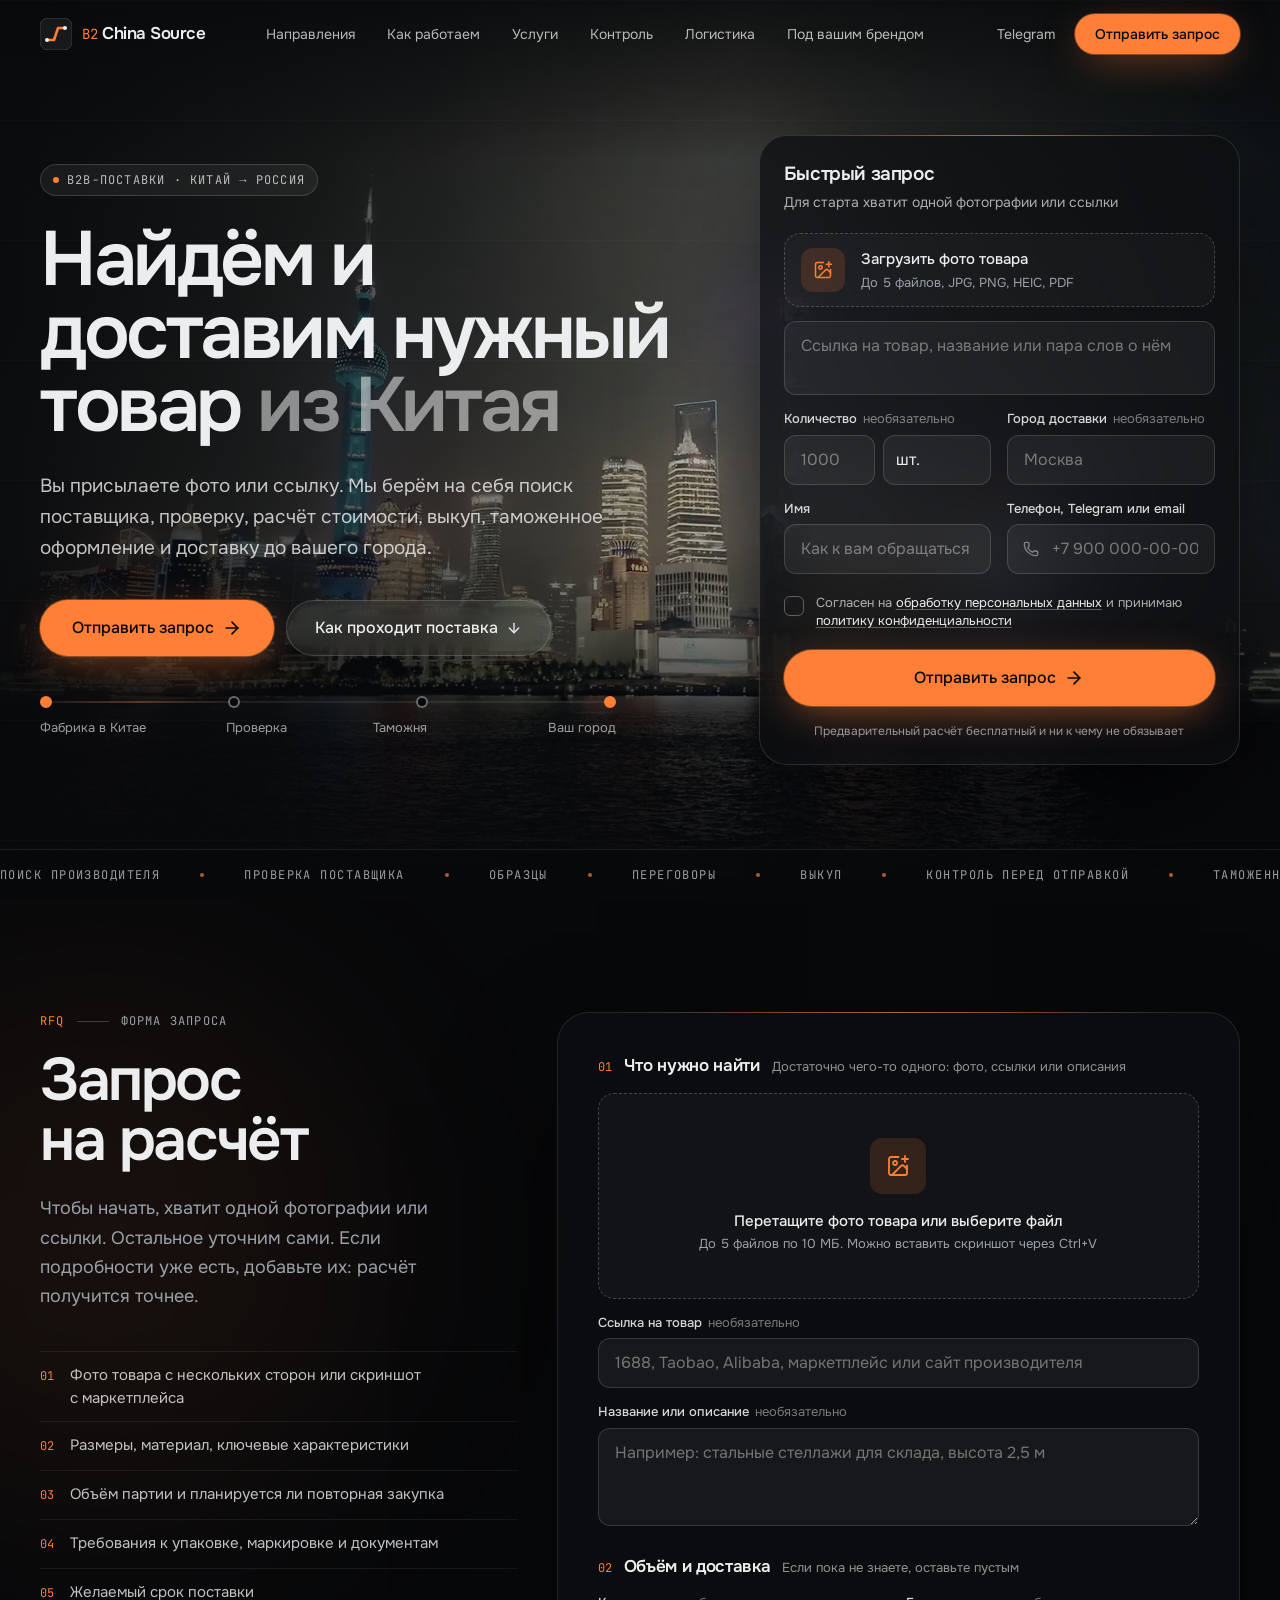
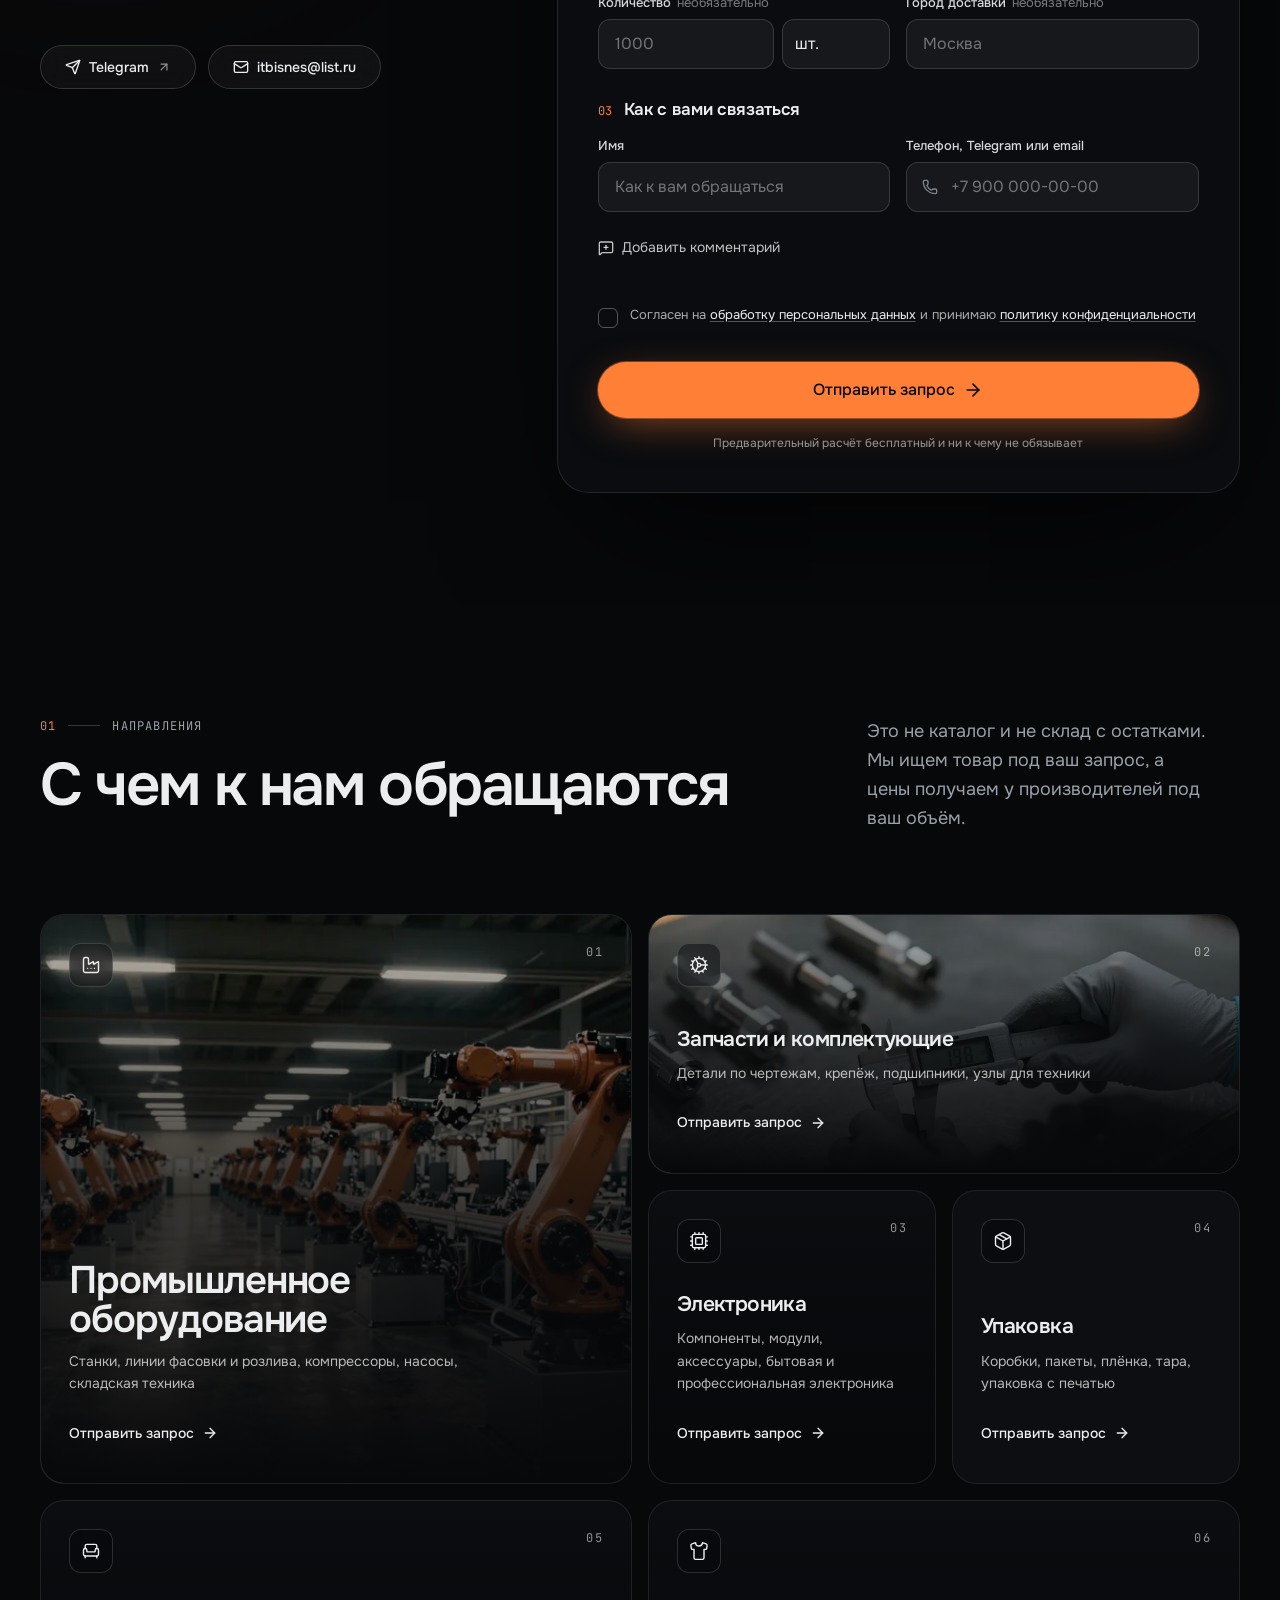
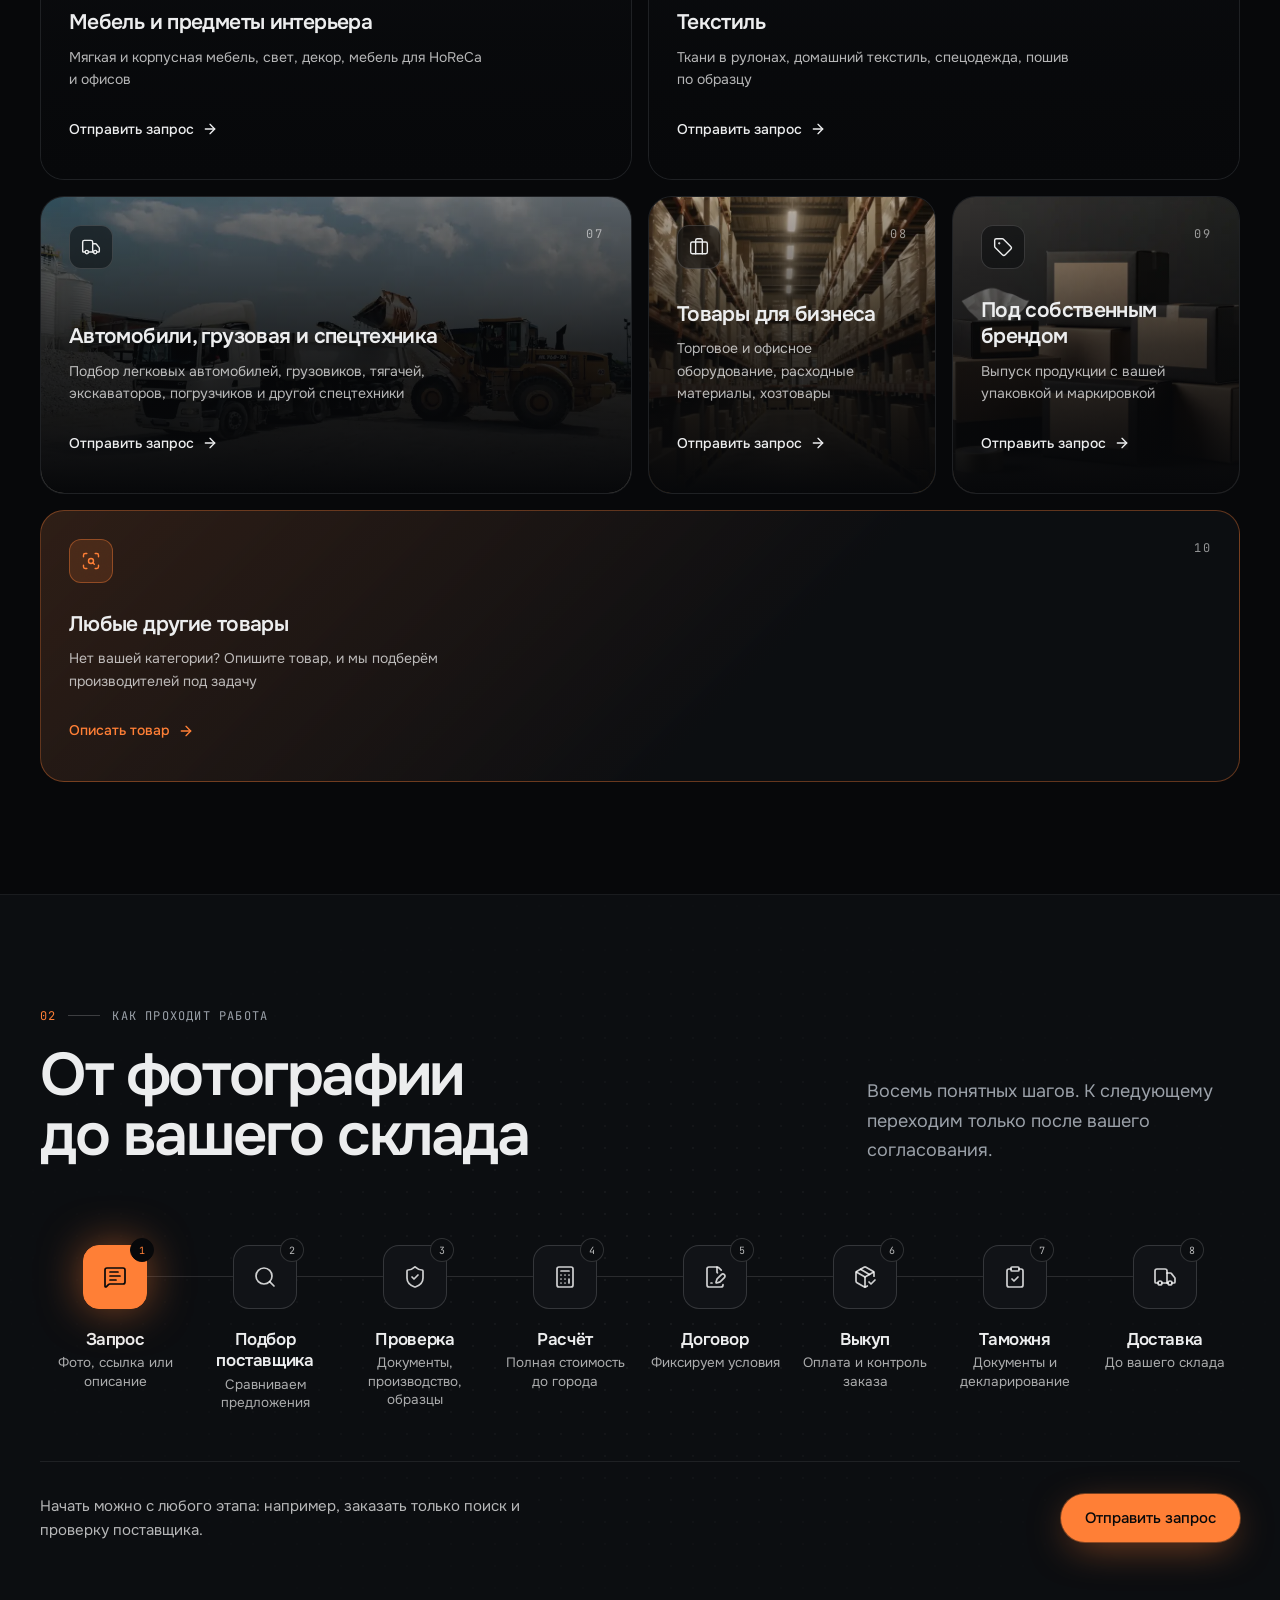
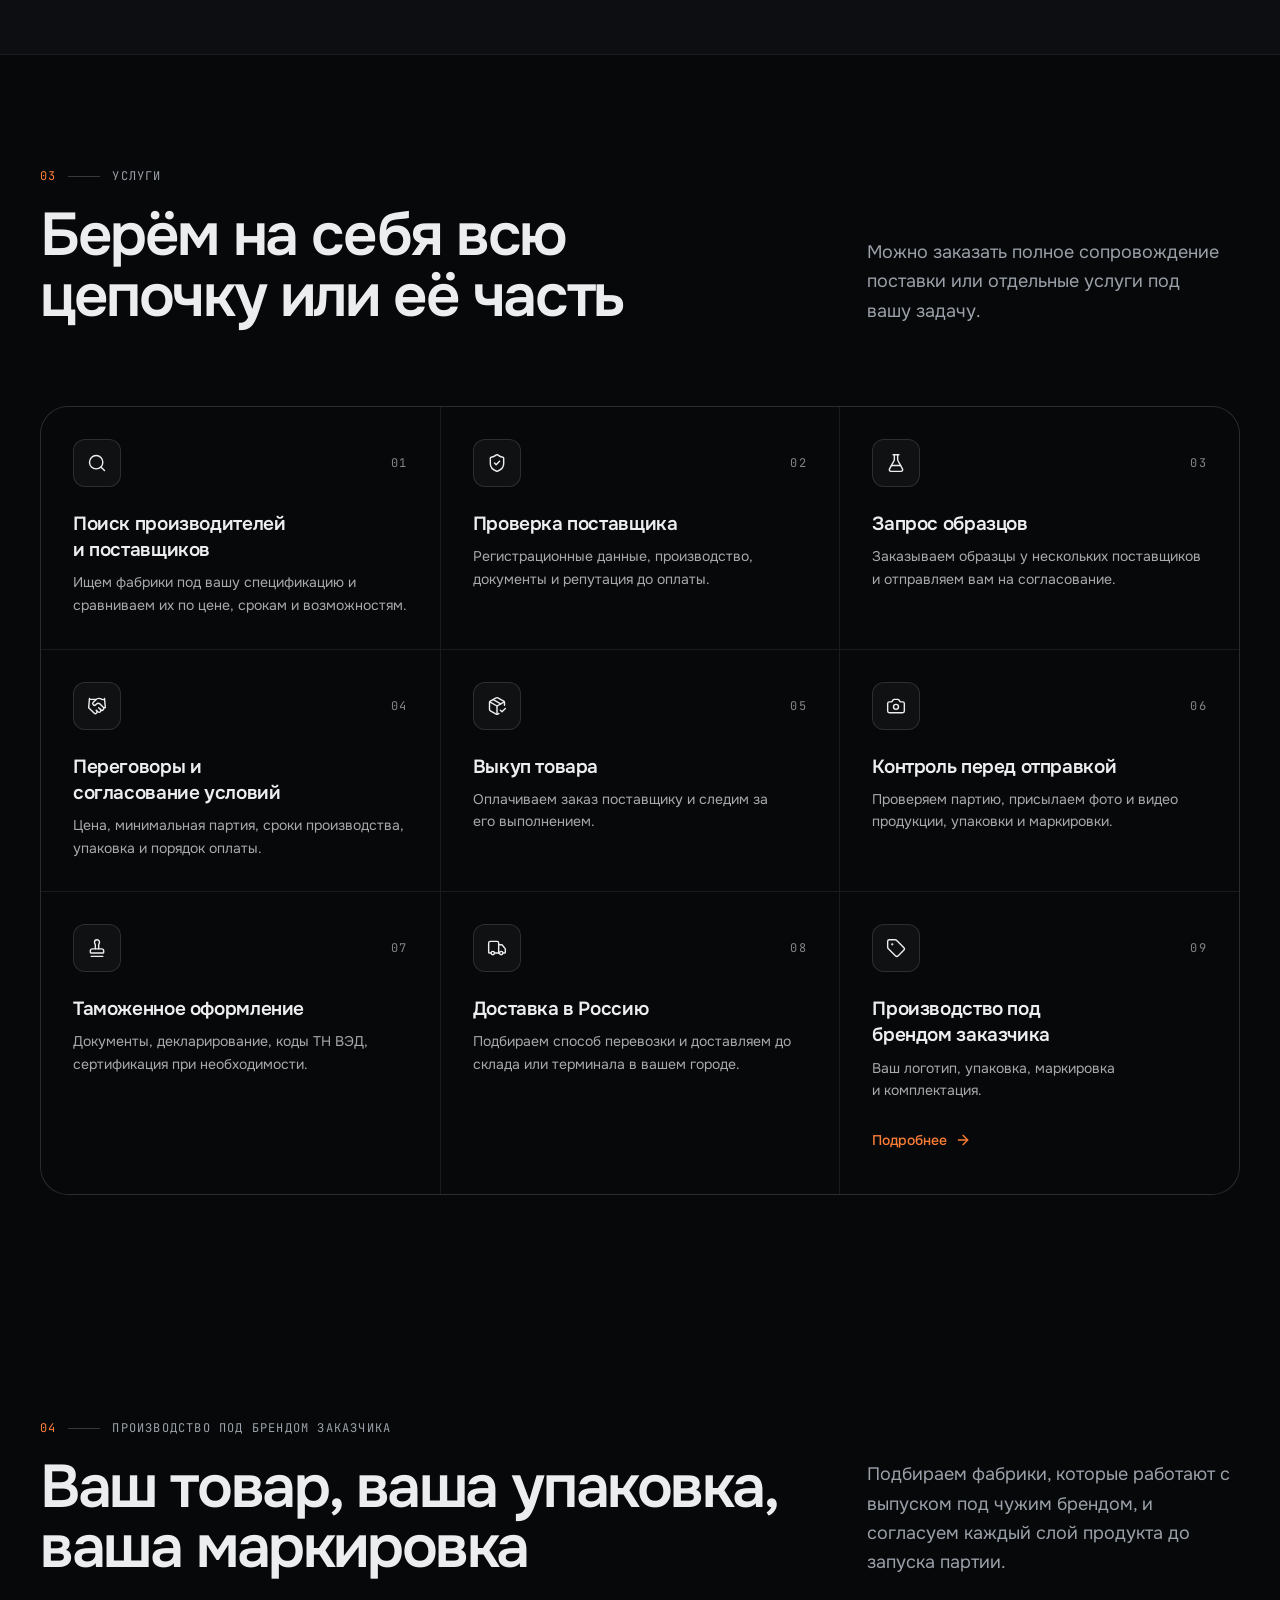
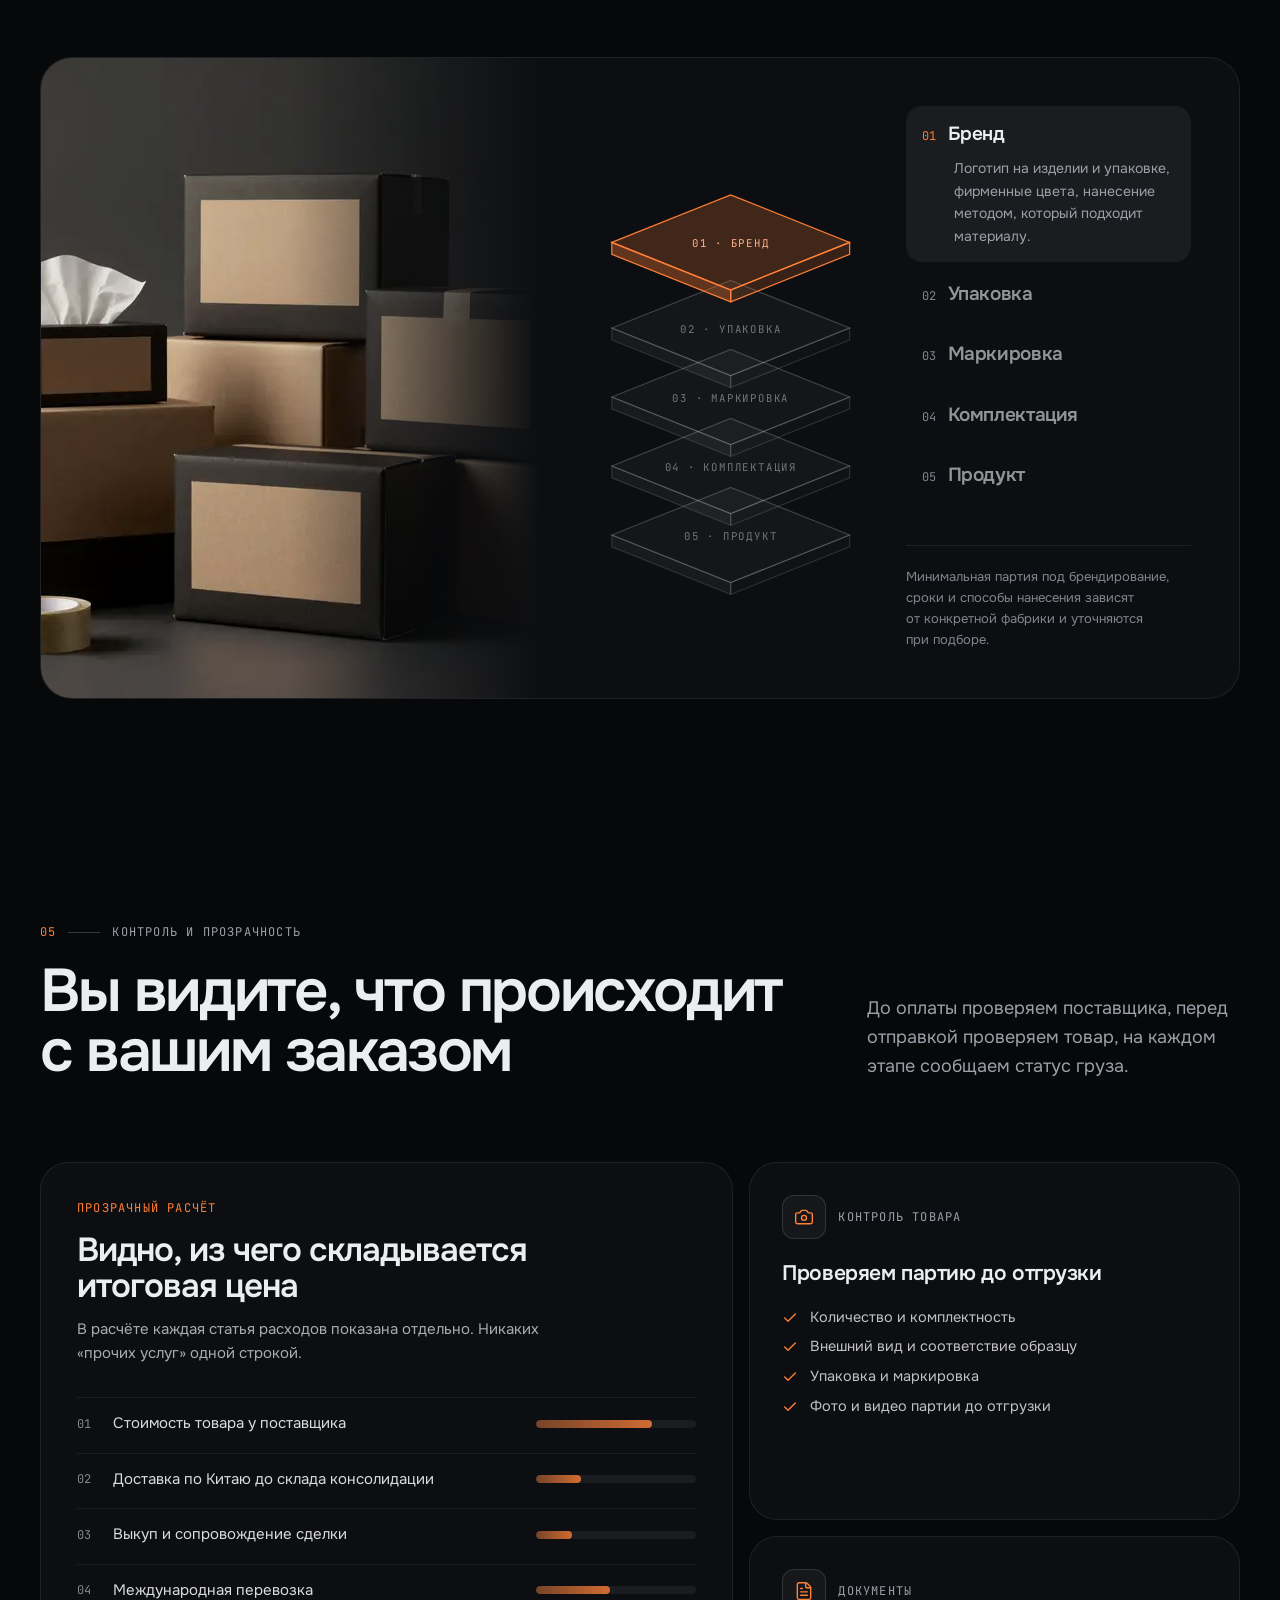
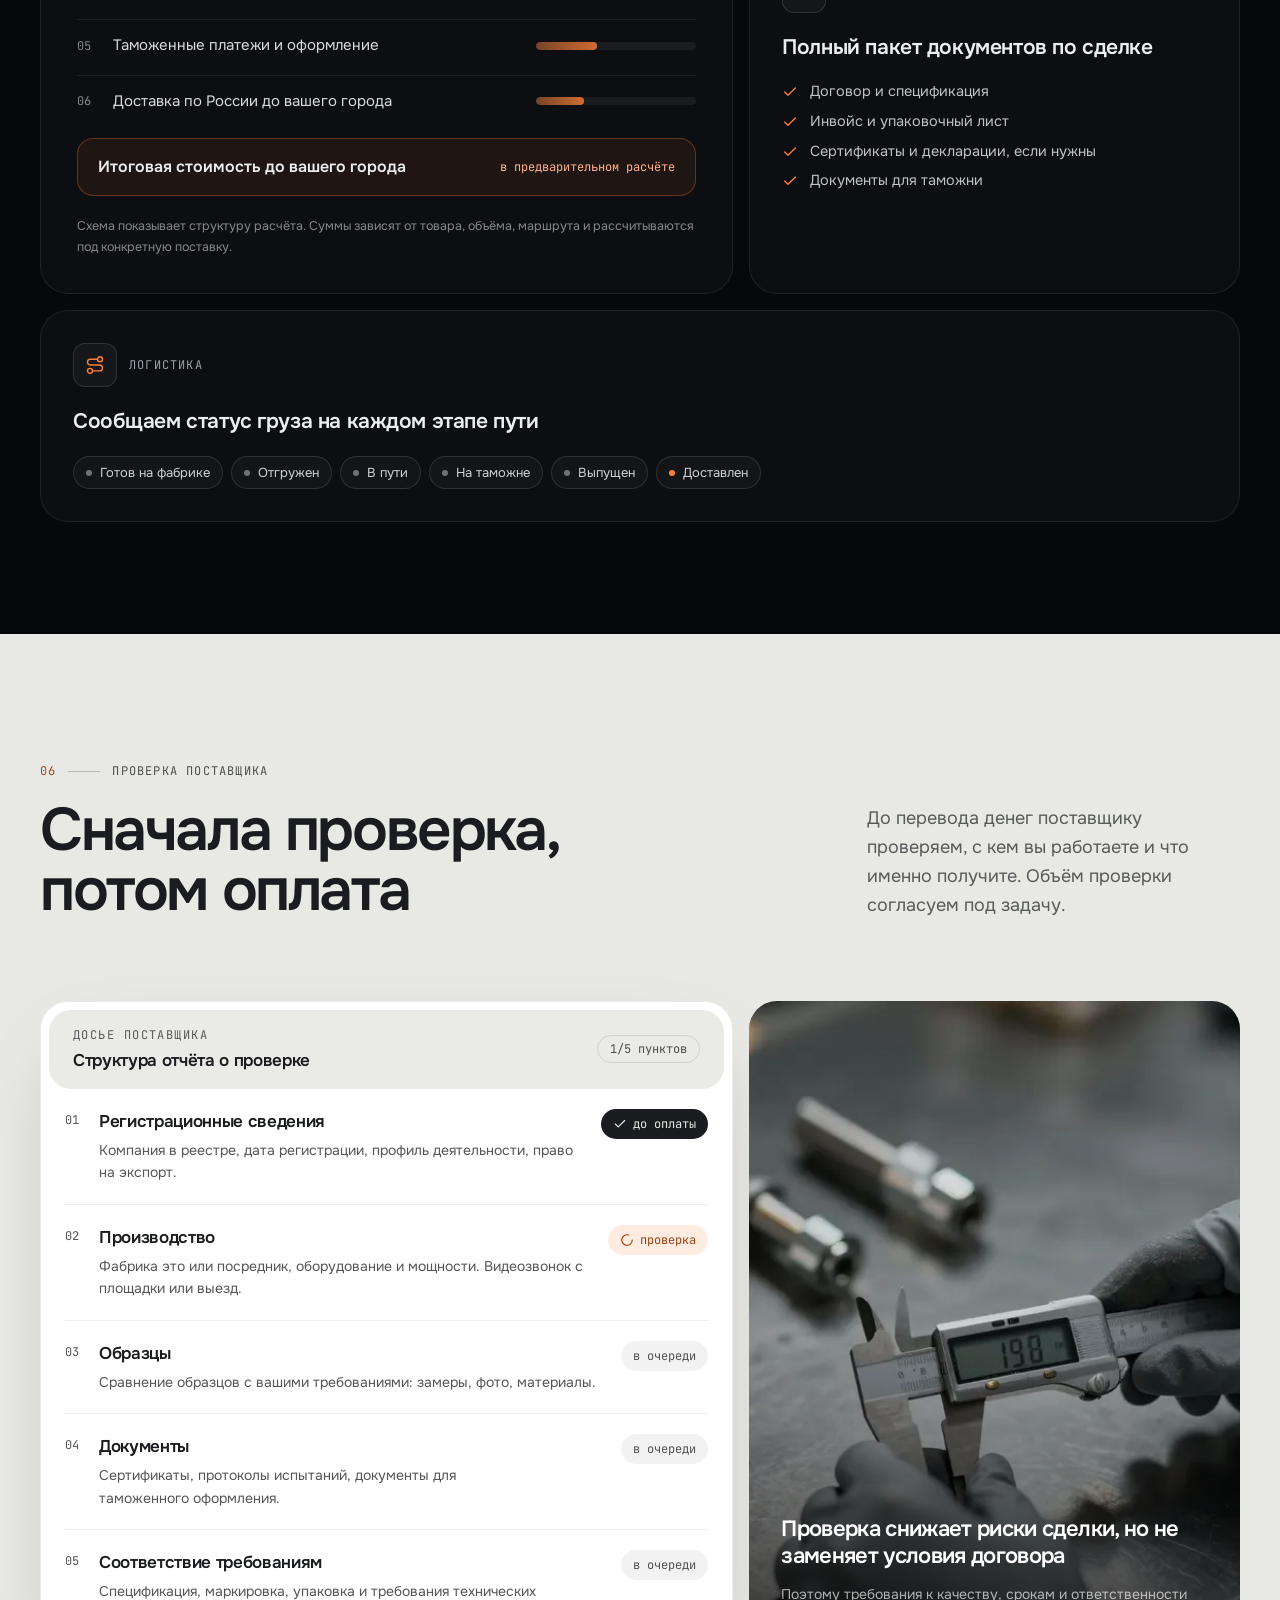
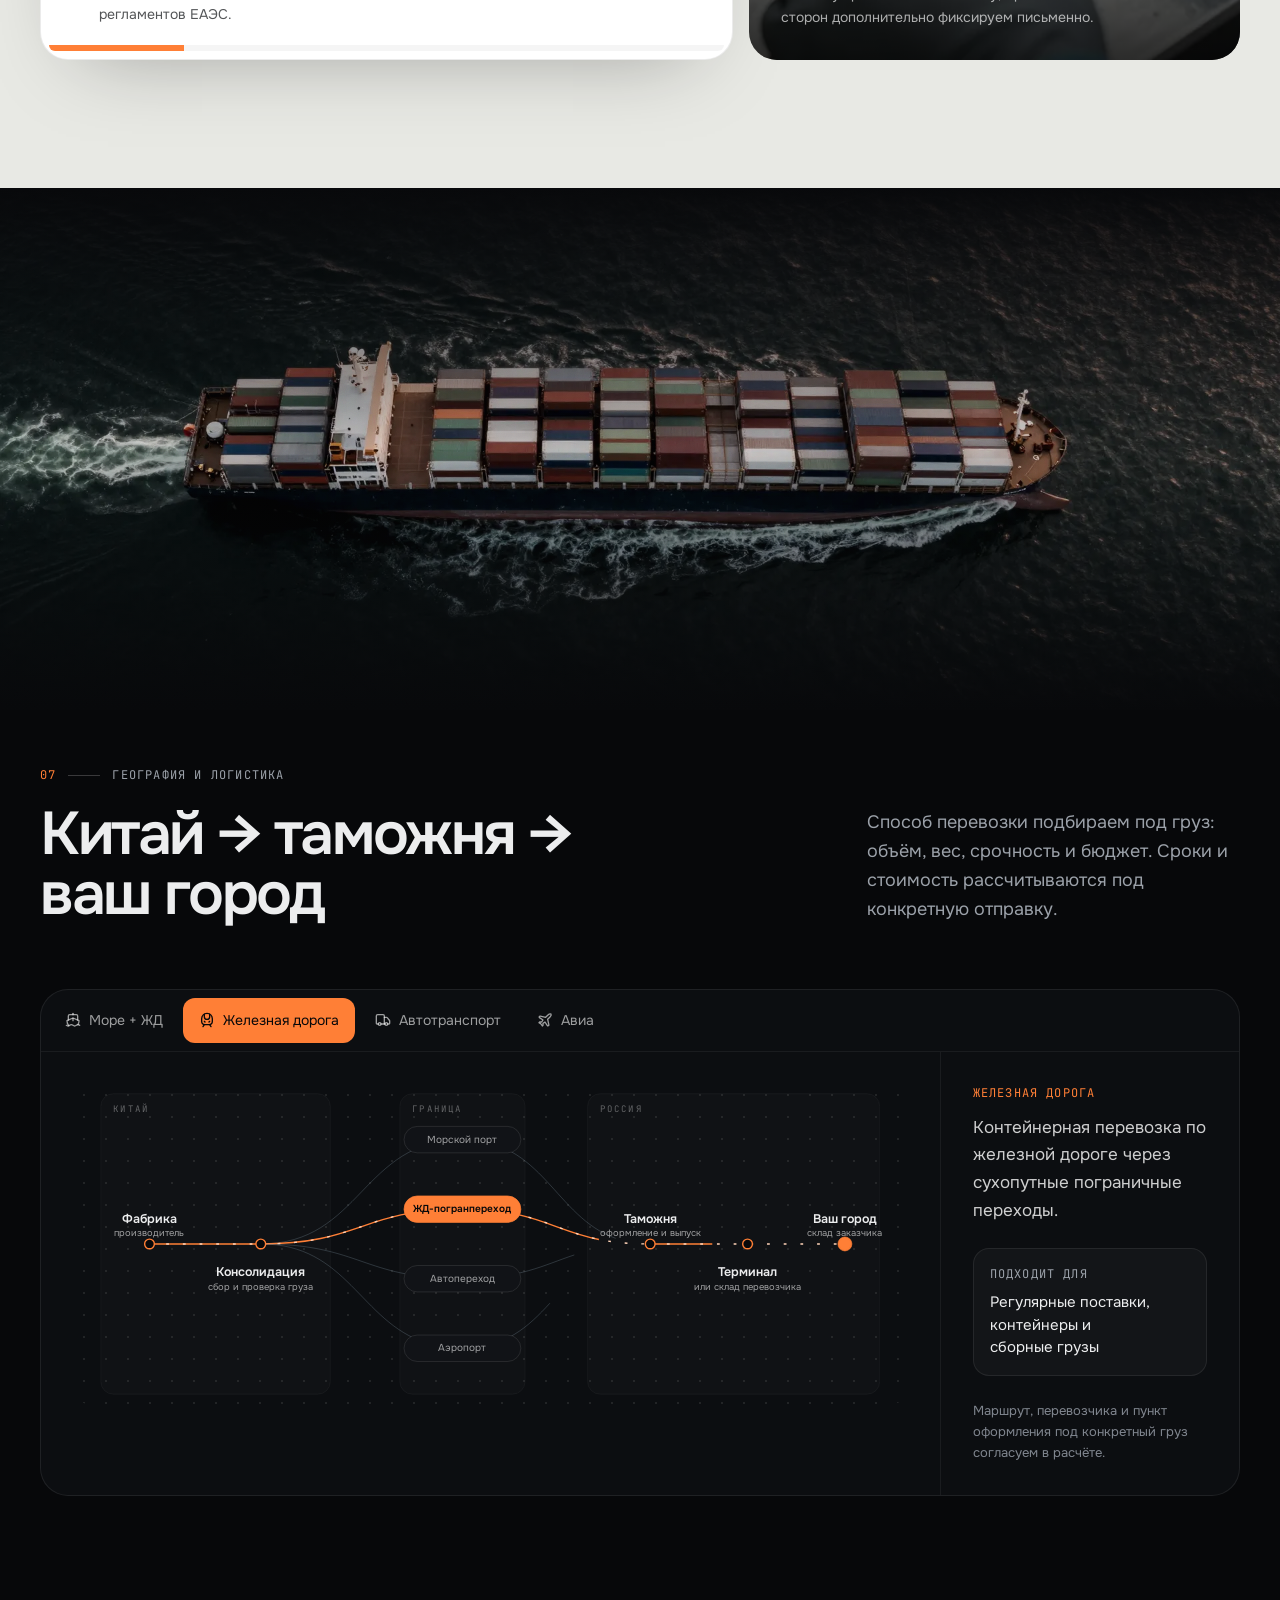
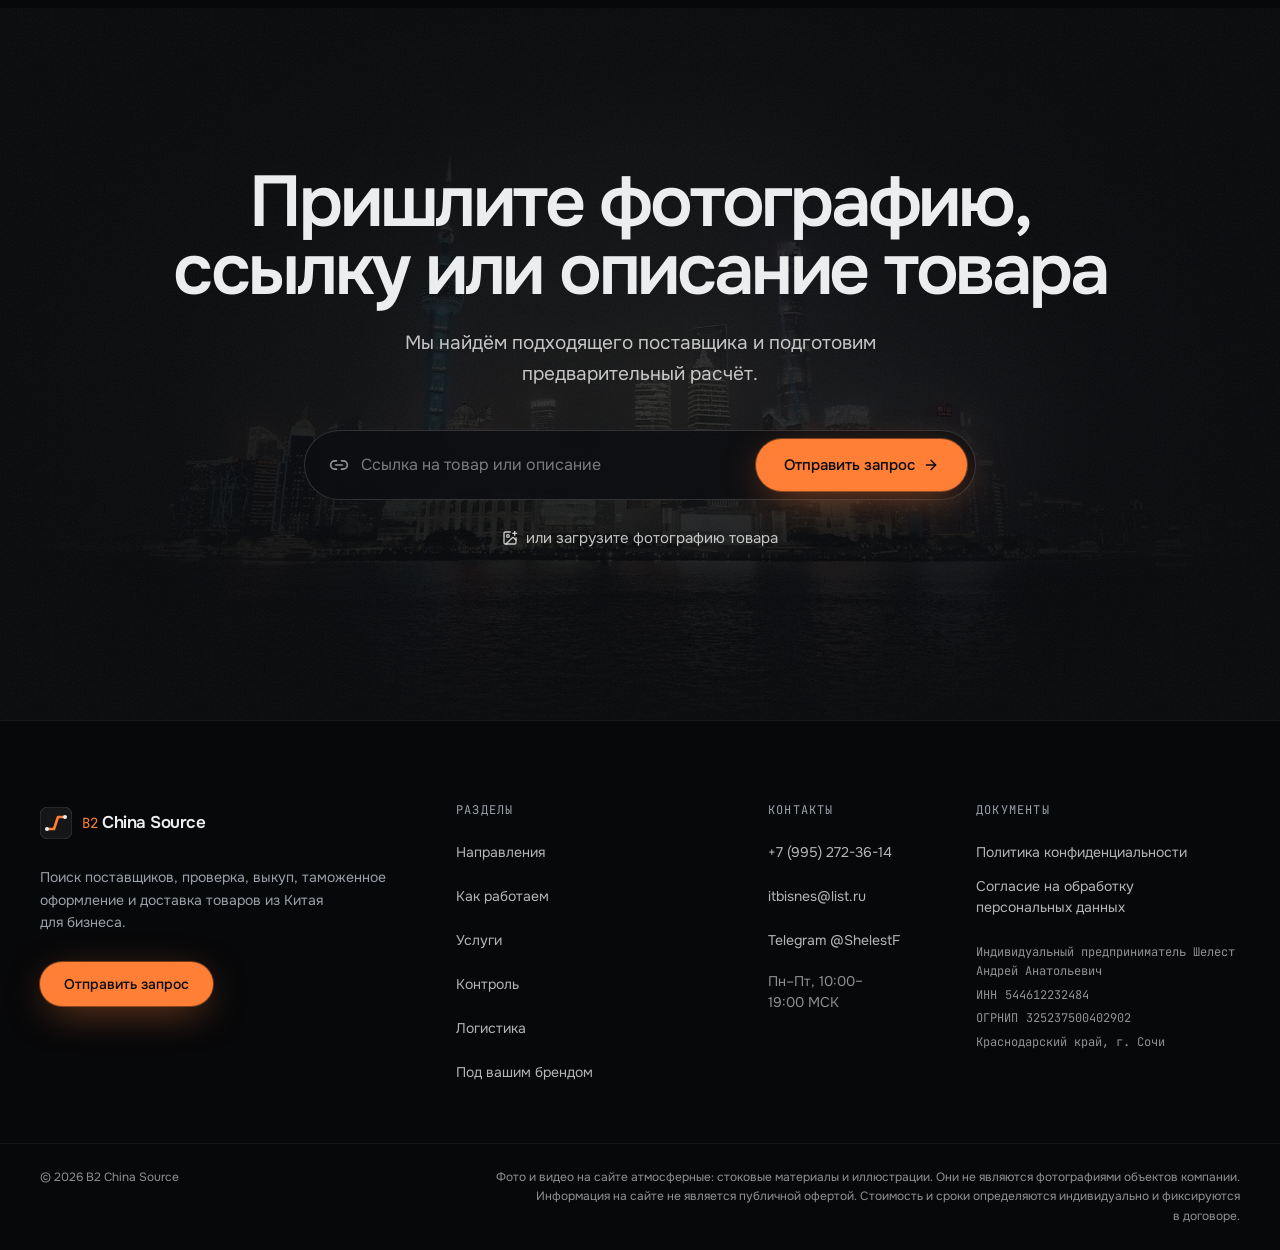
==== commit 6f8bddaa: "Add files via upload" ====
--- a/index.html
+++ b/index.html
@@ -34,7 +34,7 @@
         "availableLanguage": "ru"
       }
     </script>
-    <script type="module" crossorigin src="/assets/main-DQLCHfzx.js"></script>
+    <script type="module" crossorigin src="/assets/main-CoCxKGMd.js"></script>
     <link rel="stylesheet" crossorigin href="/assets/main-DP1218EH.css">
   </head>
   <body>
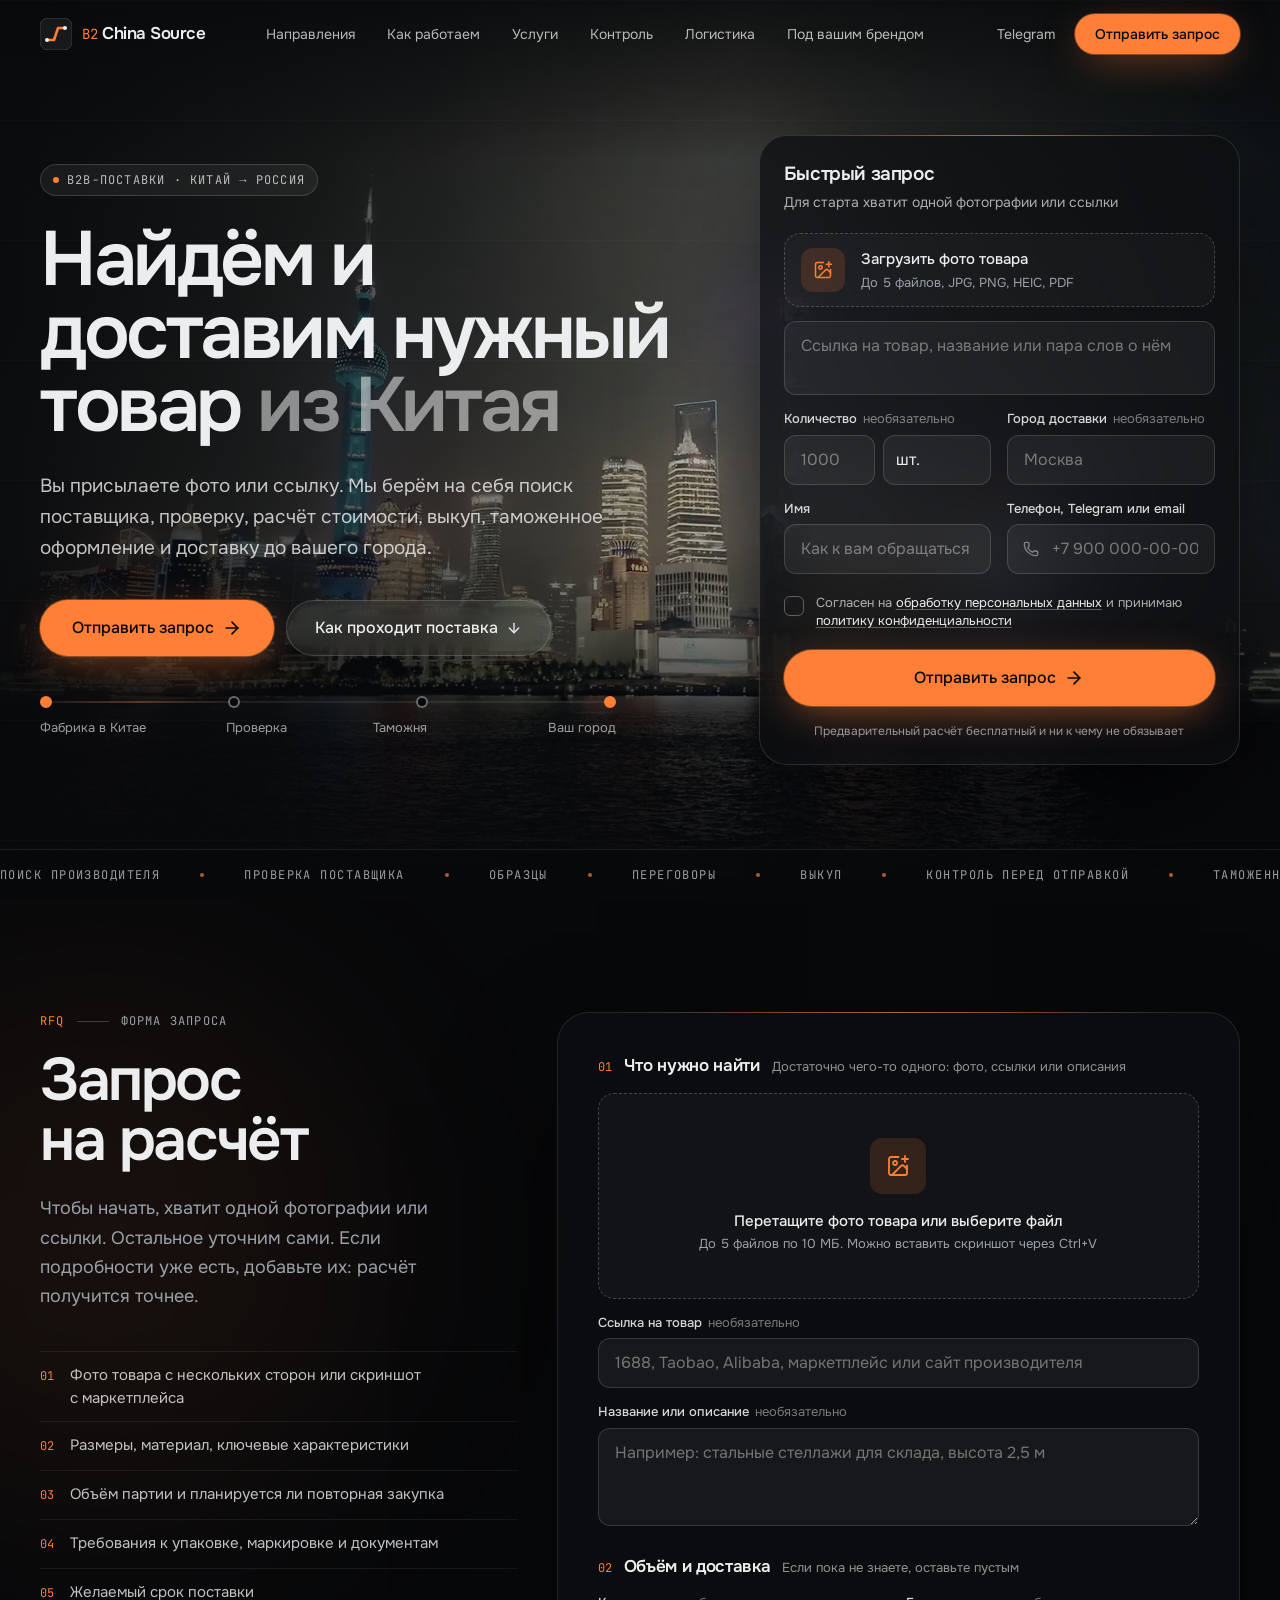
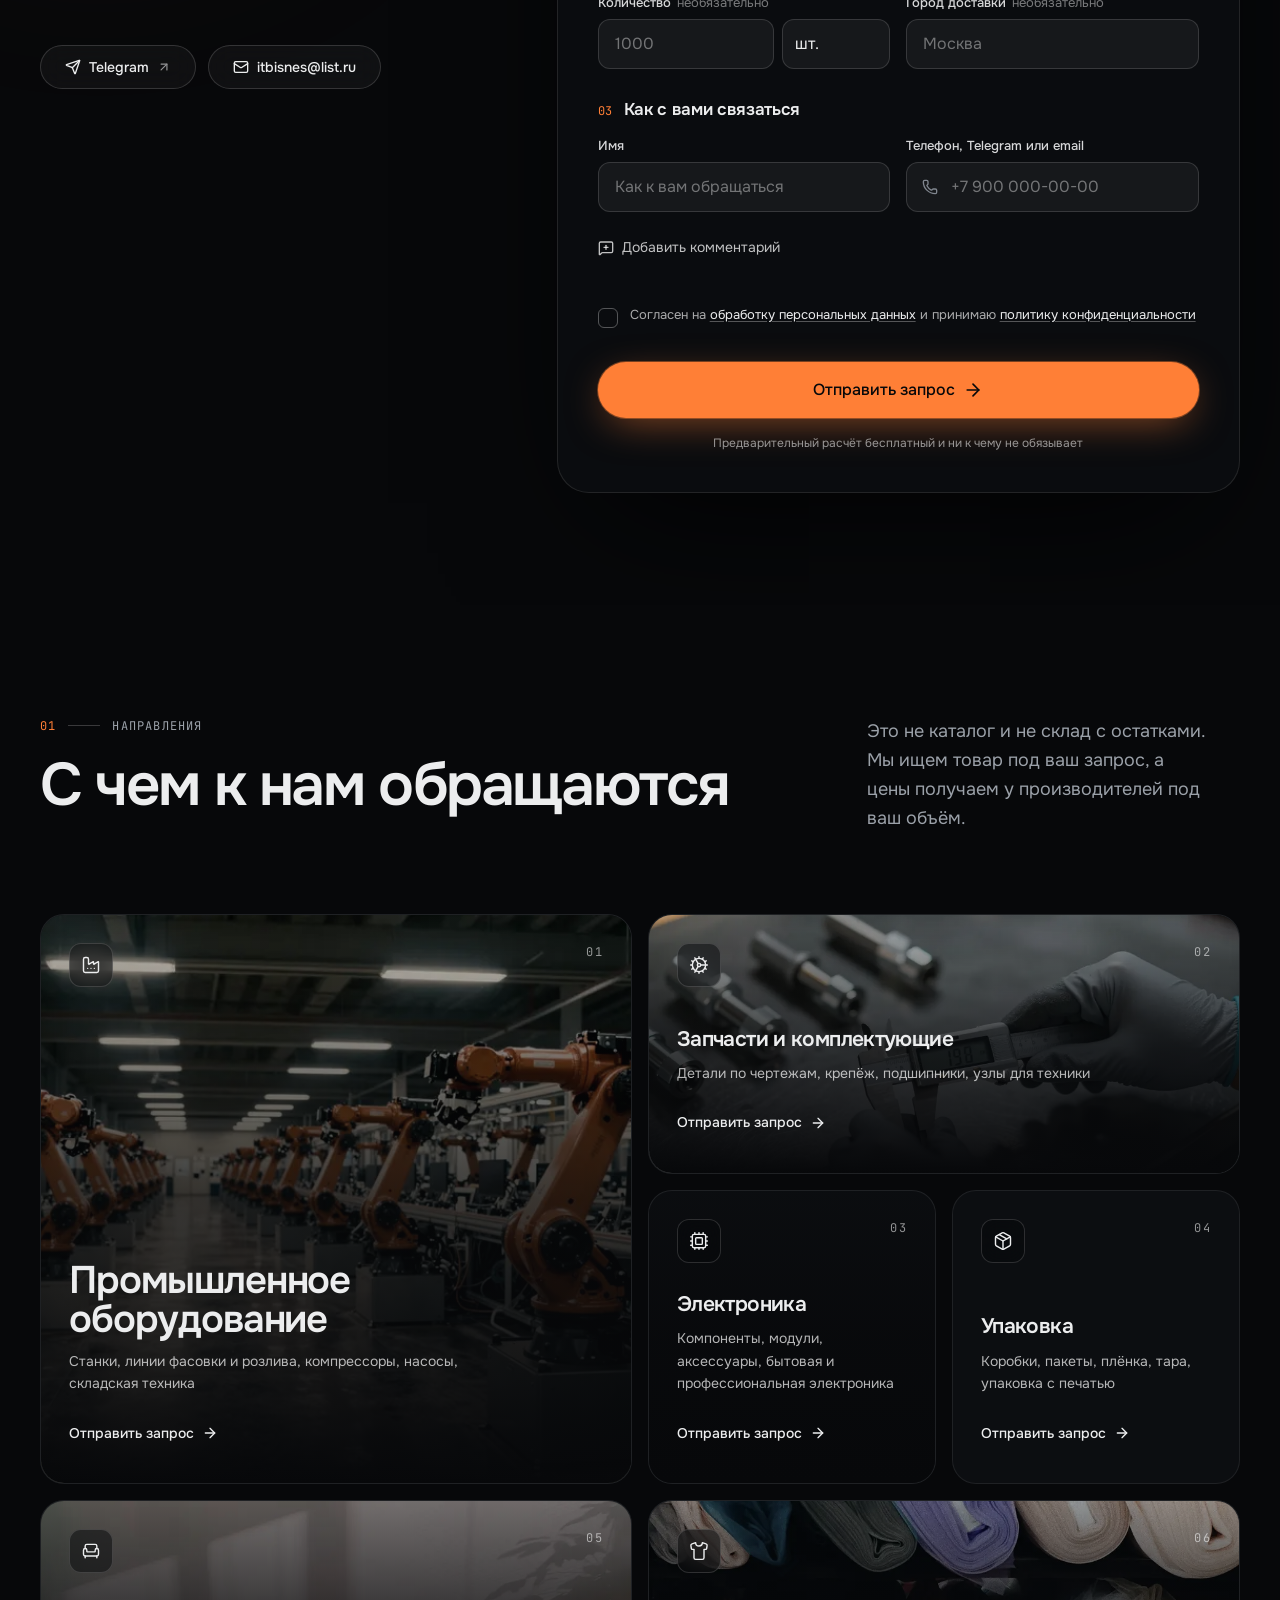
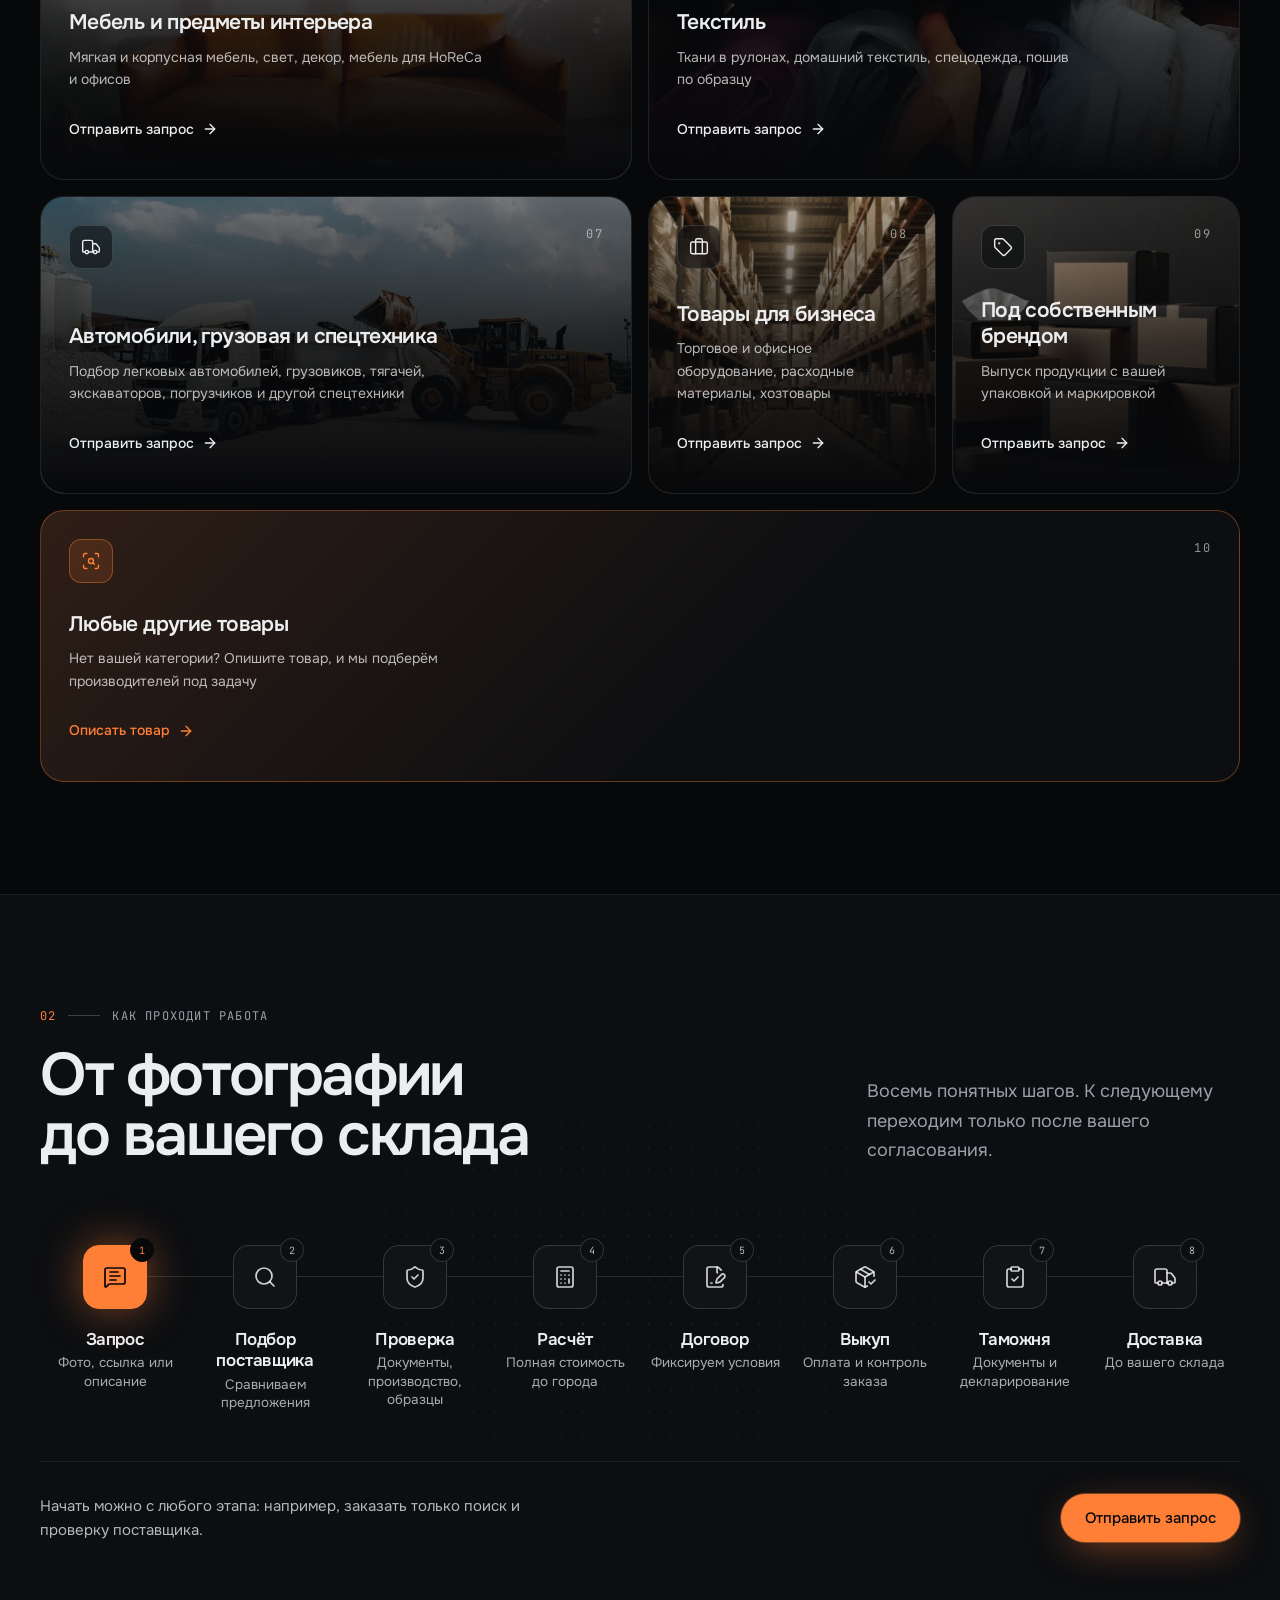
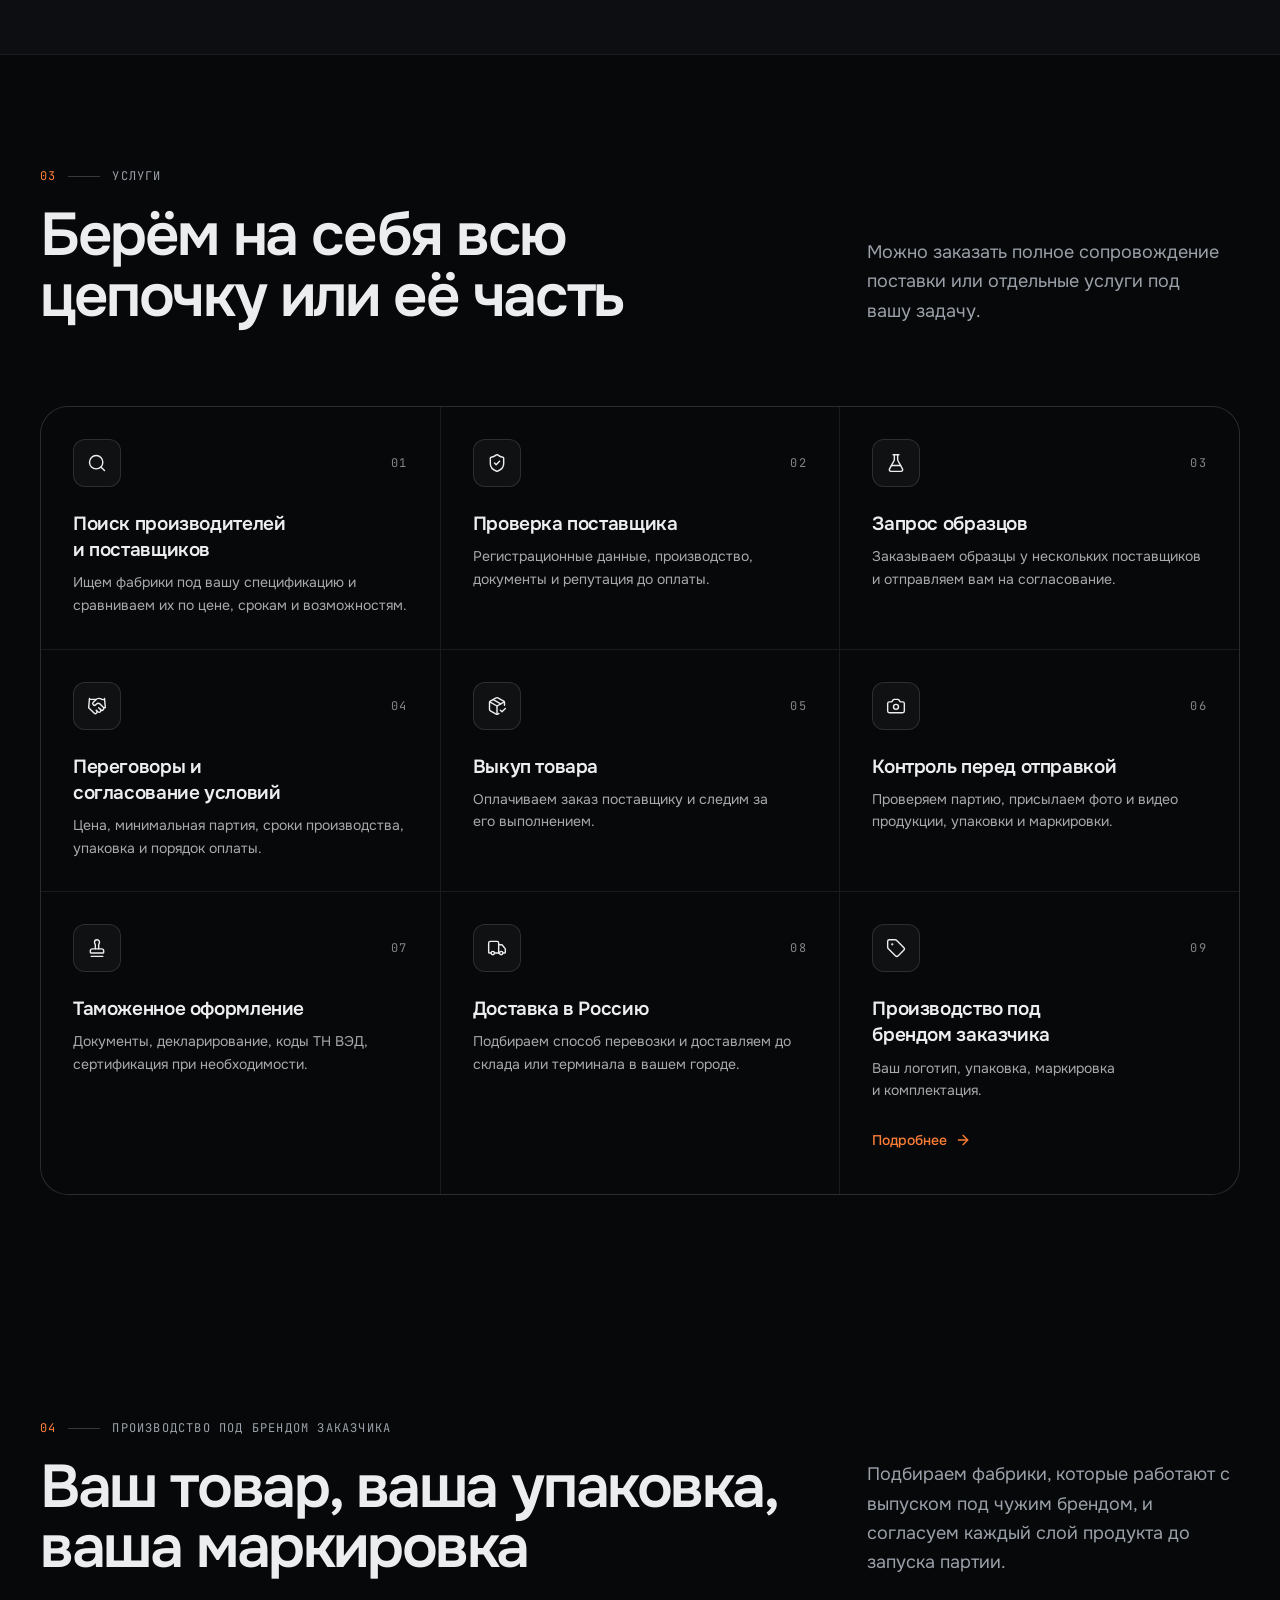
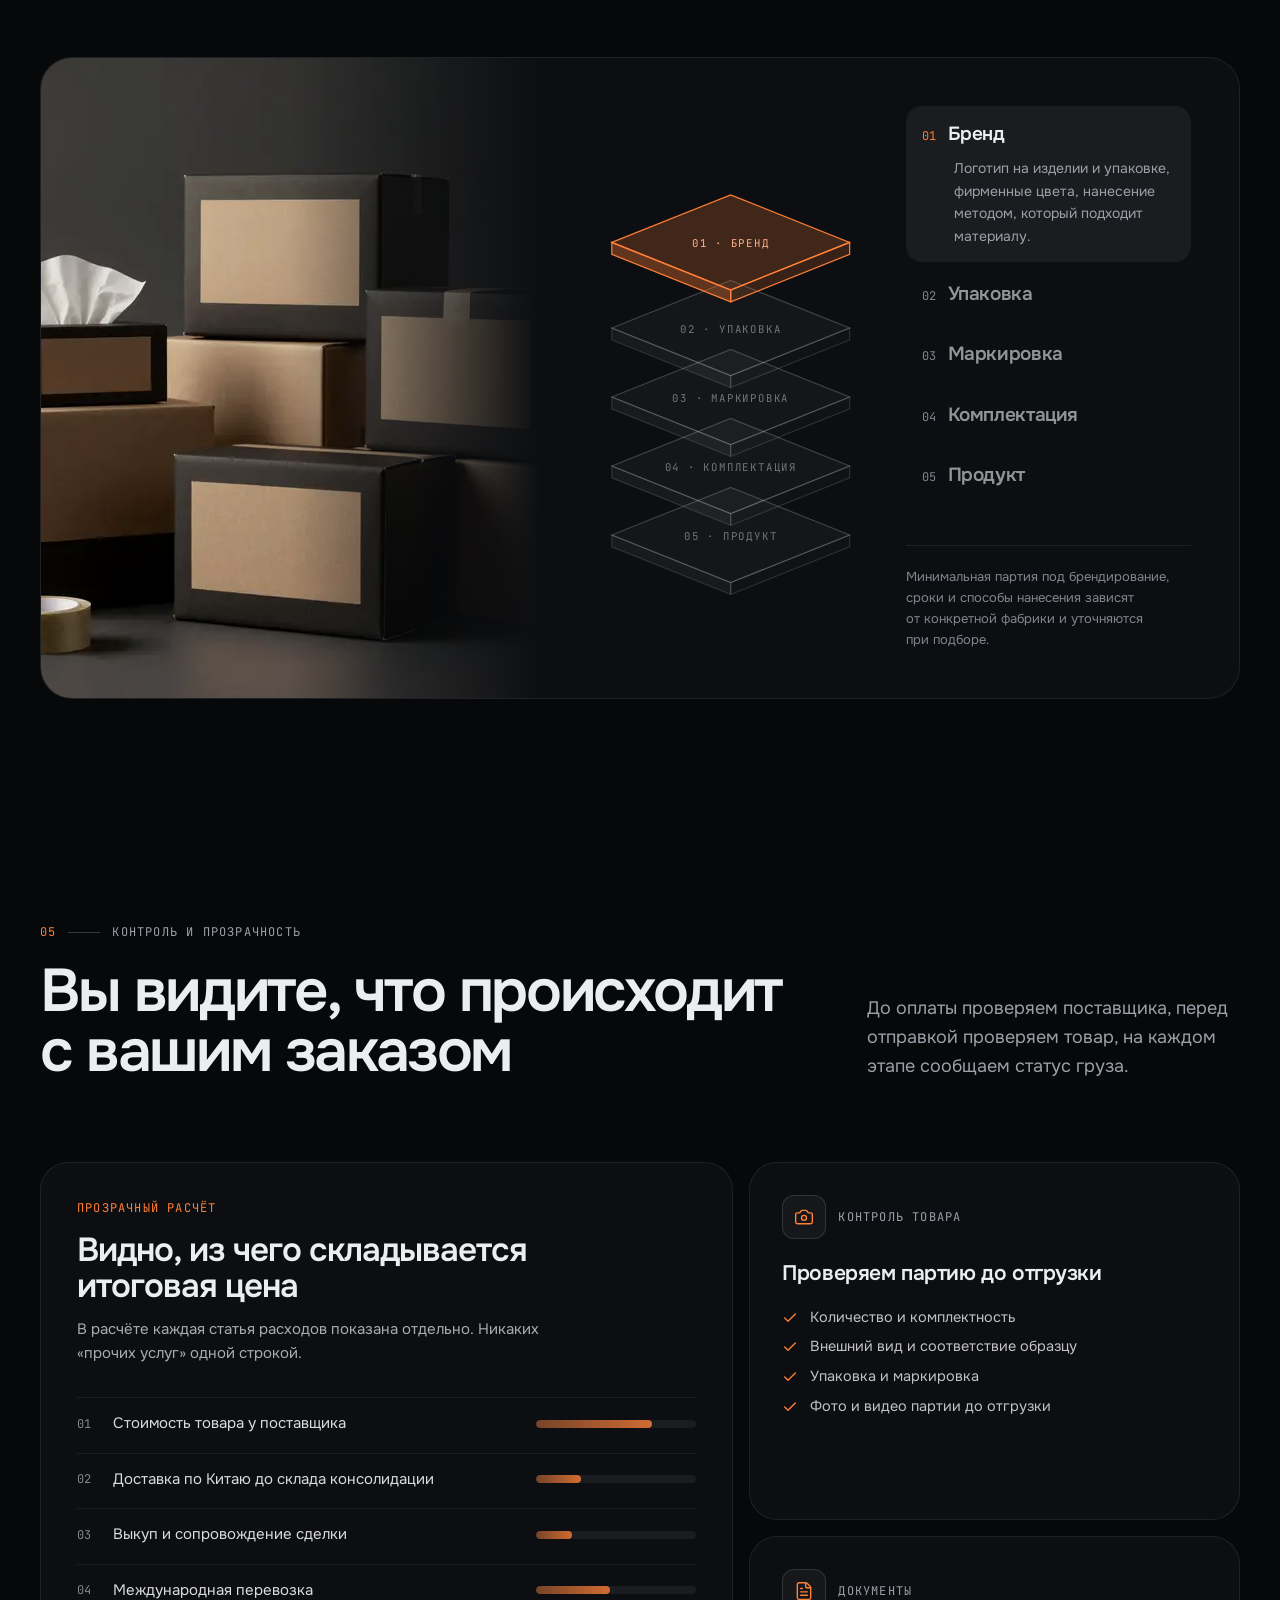
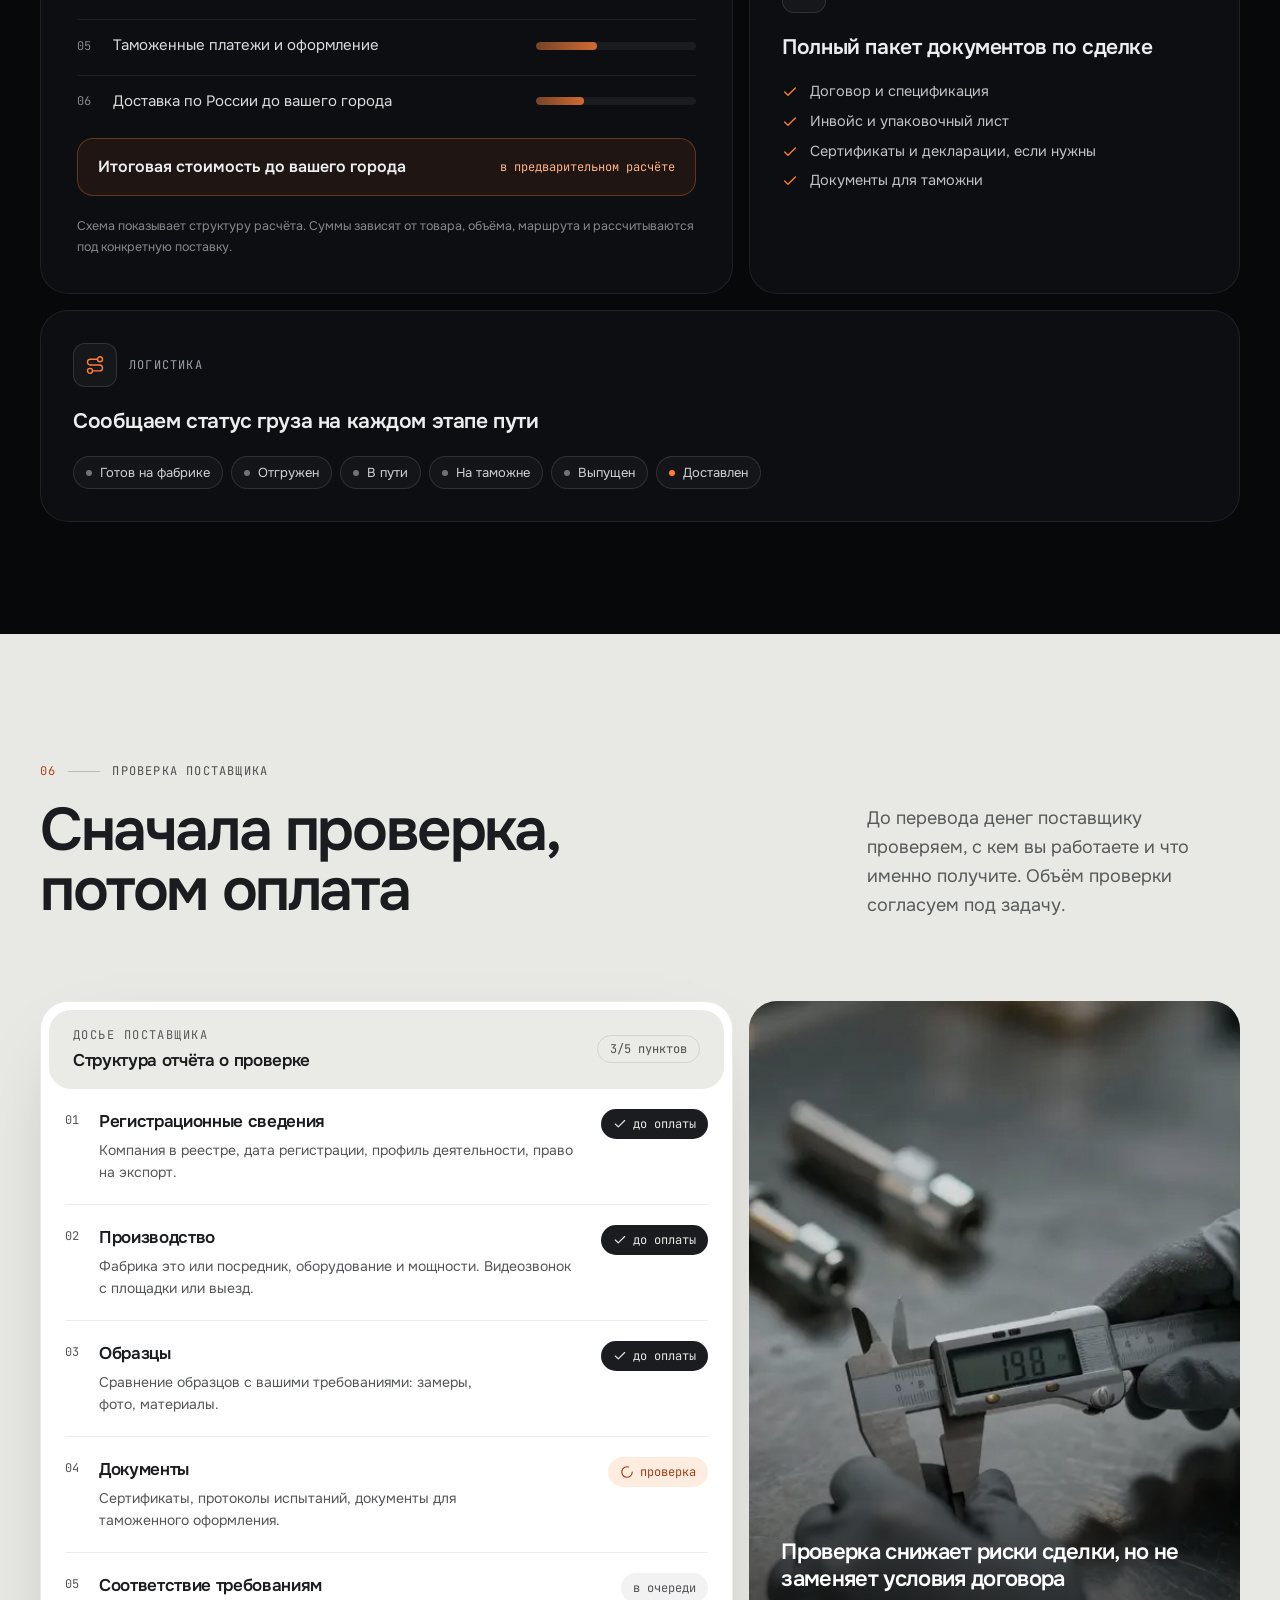
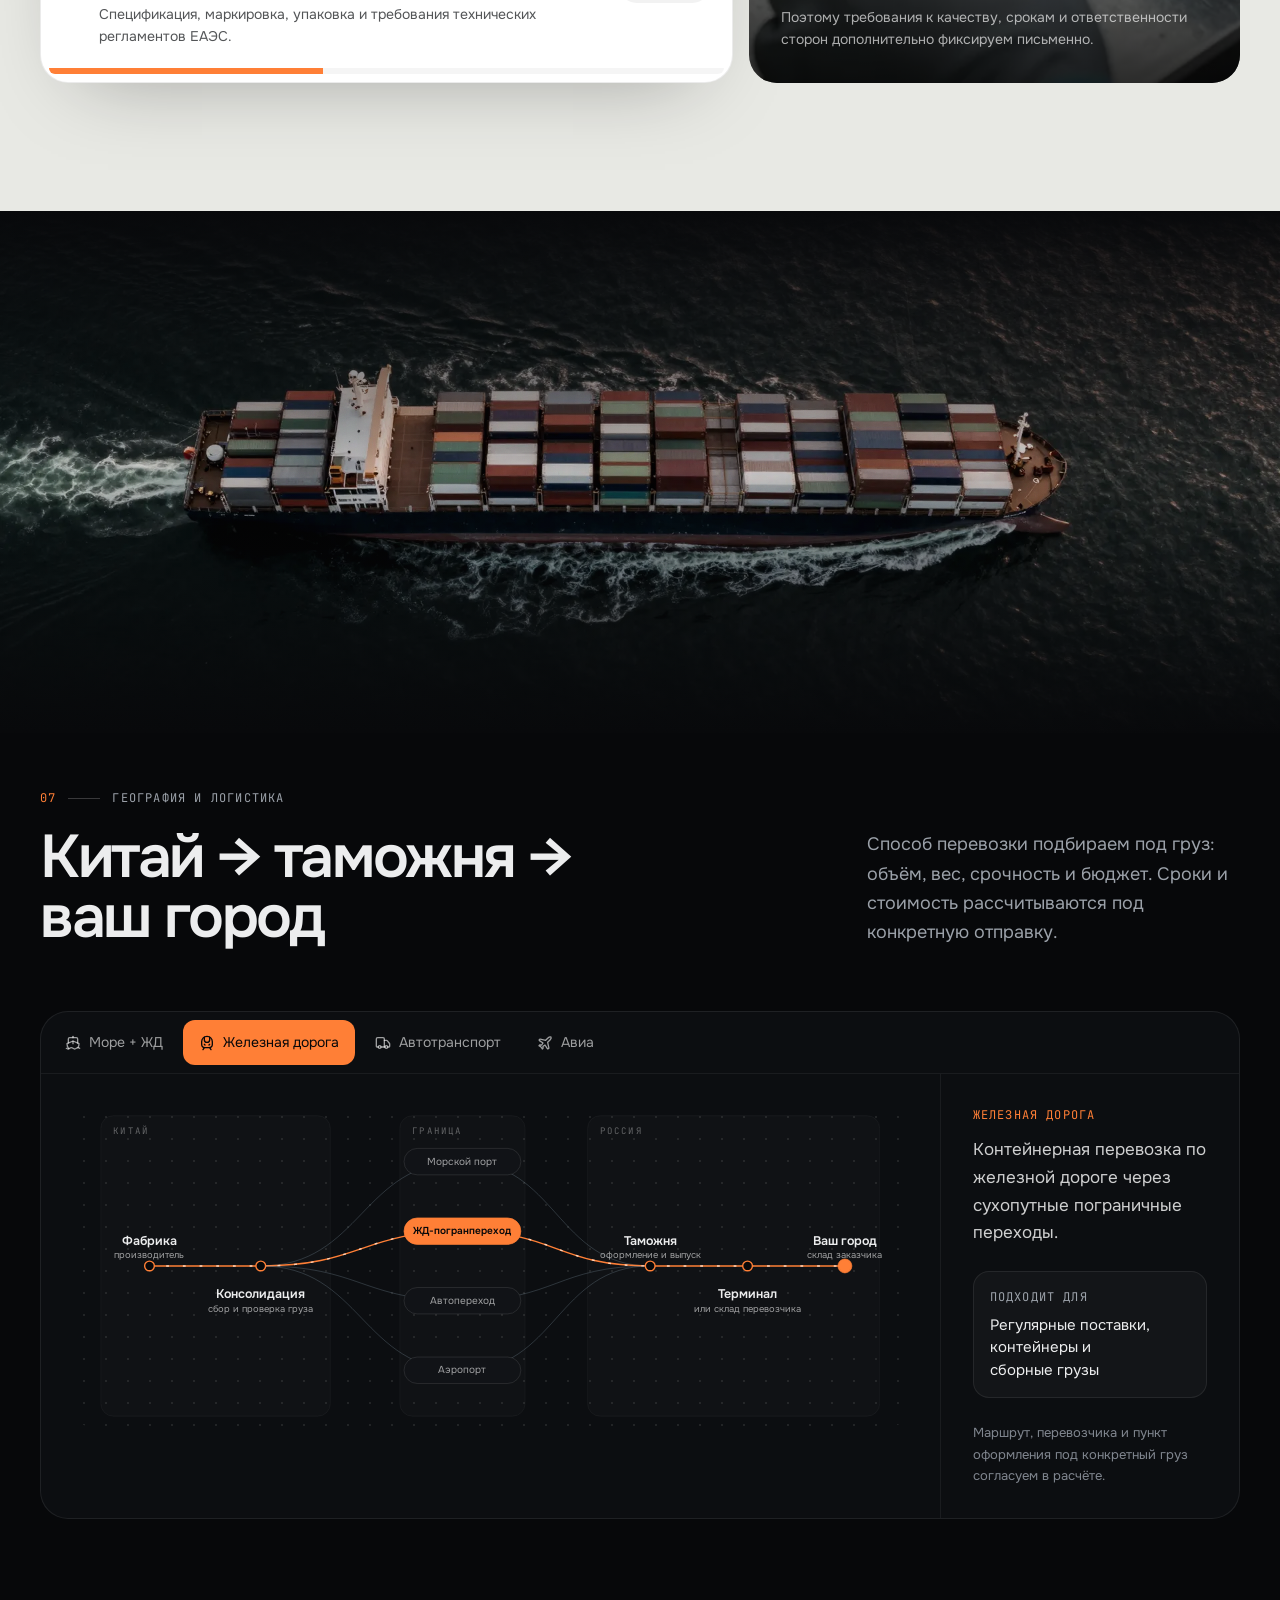
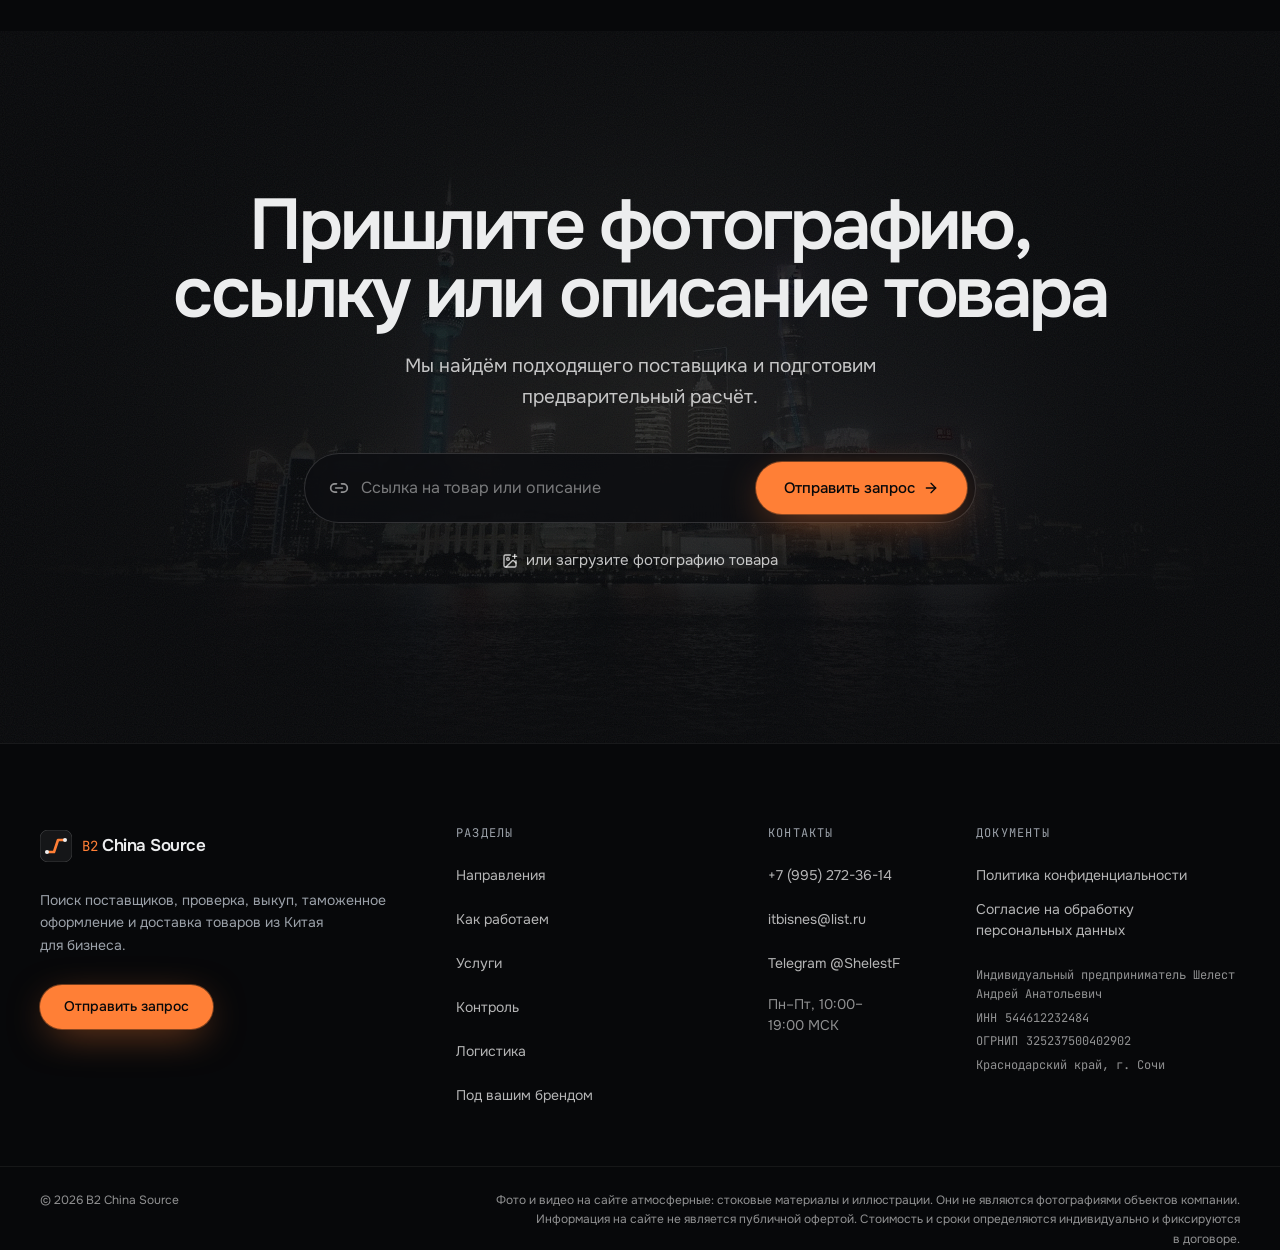
==== commit 79a01c4d: "Add files via upload" ====
--- a/index.html
+++ b/index.html
@@ -34,7 +34,7 @@
         "availableLanguage": "ru"
       }
     </script>
-    <script type="module" crossorigin src="/assets/main-CoCxKGMd.js"></script>
+    <script type="module" crossorigin src="/assets/main-Oxk9iFrR.js"></script>
     <link rel="stylesheet" crossorigin href="/assets/main-DP1218EH.css">
   </head>
   <body>
